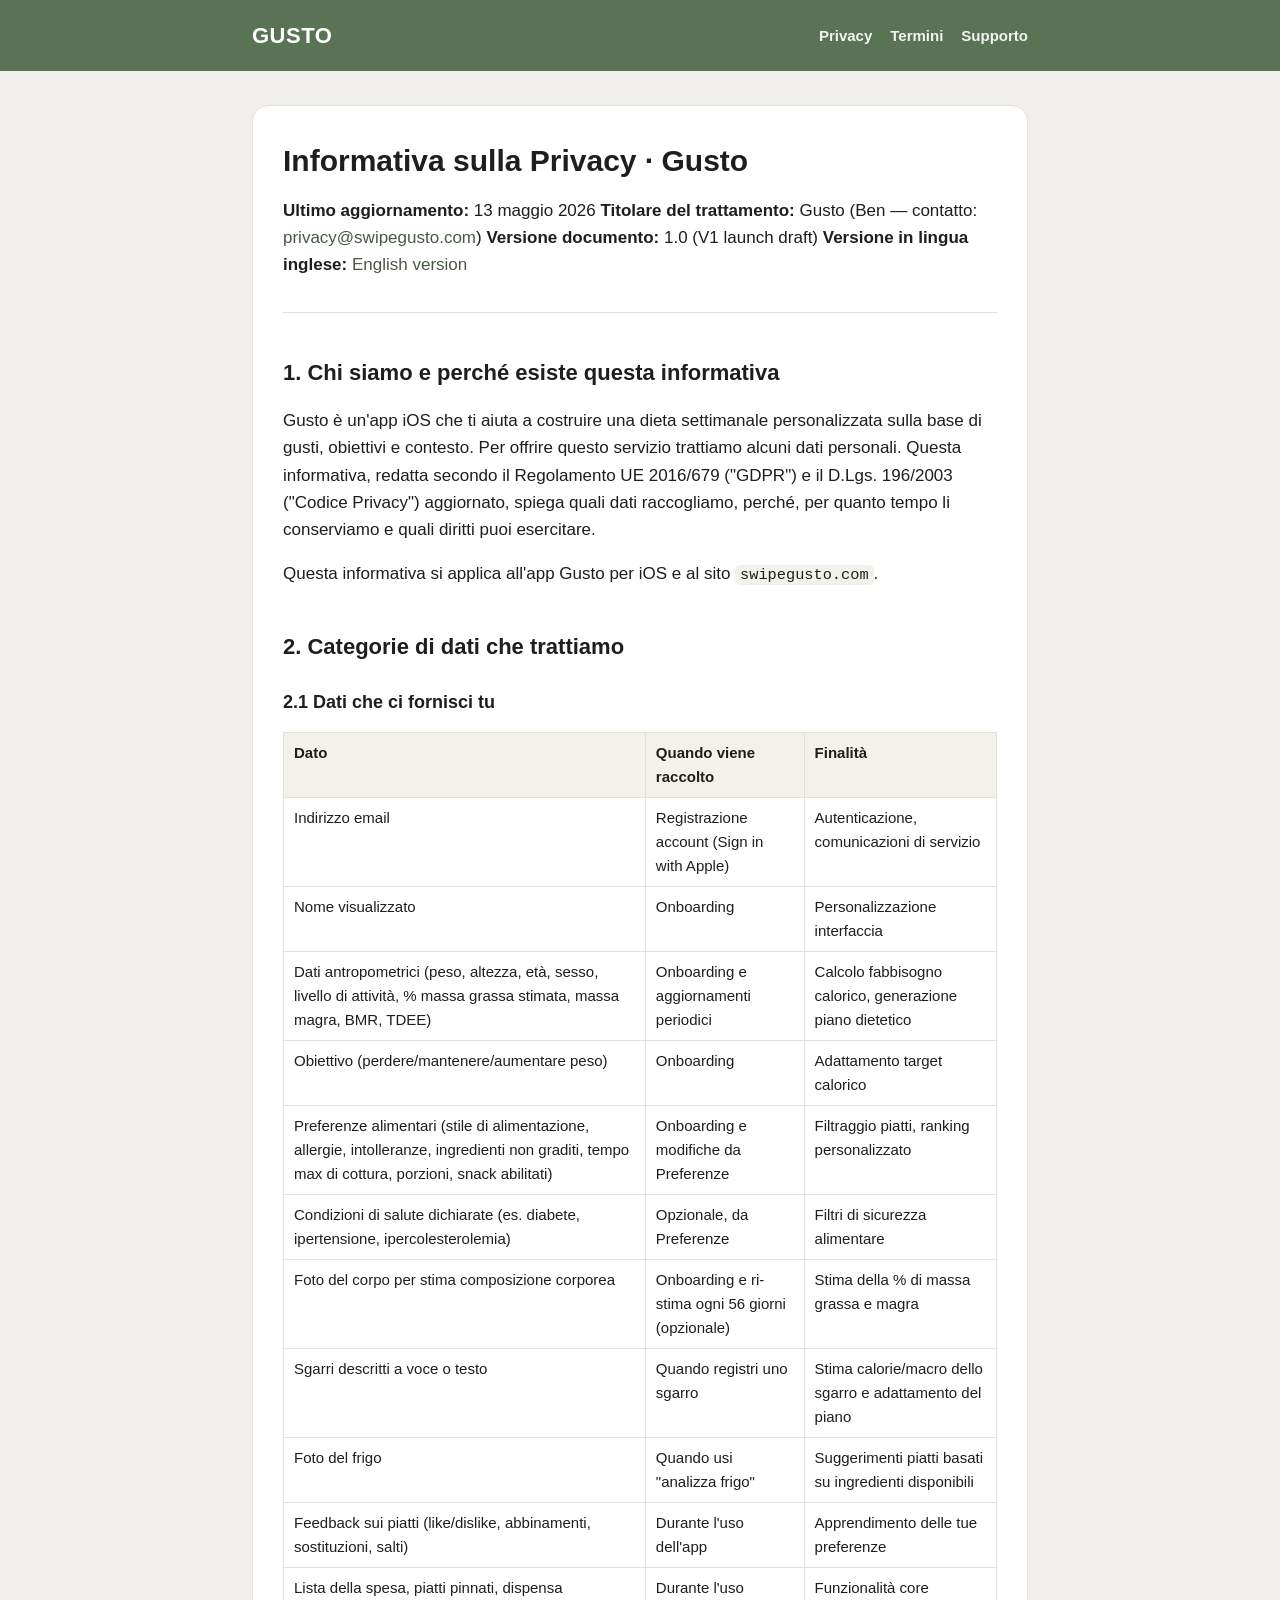
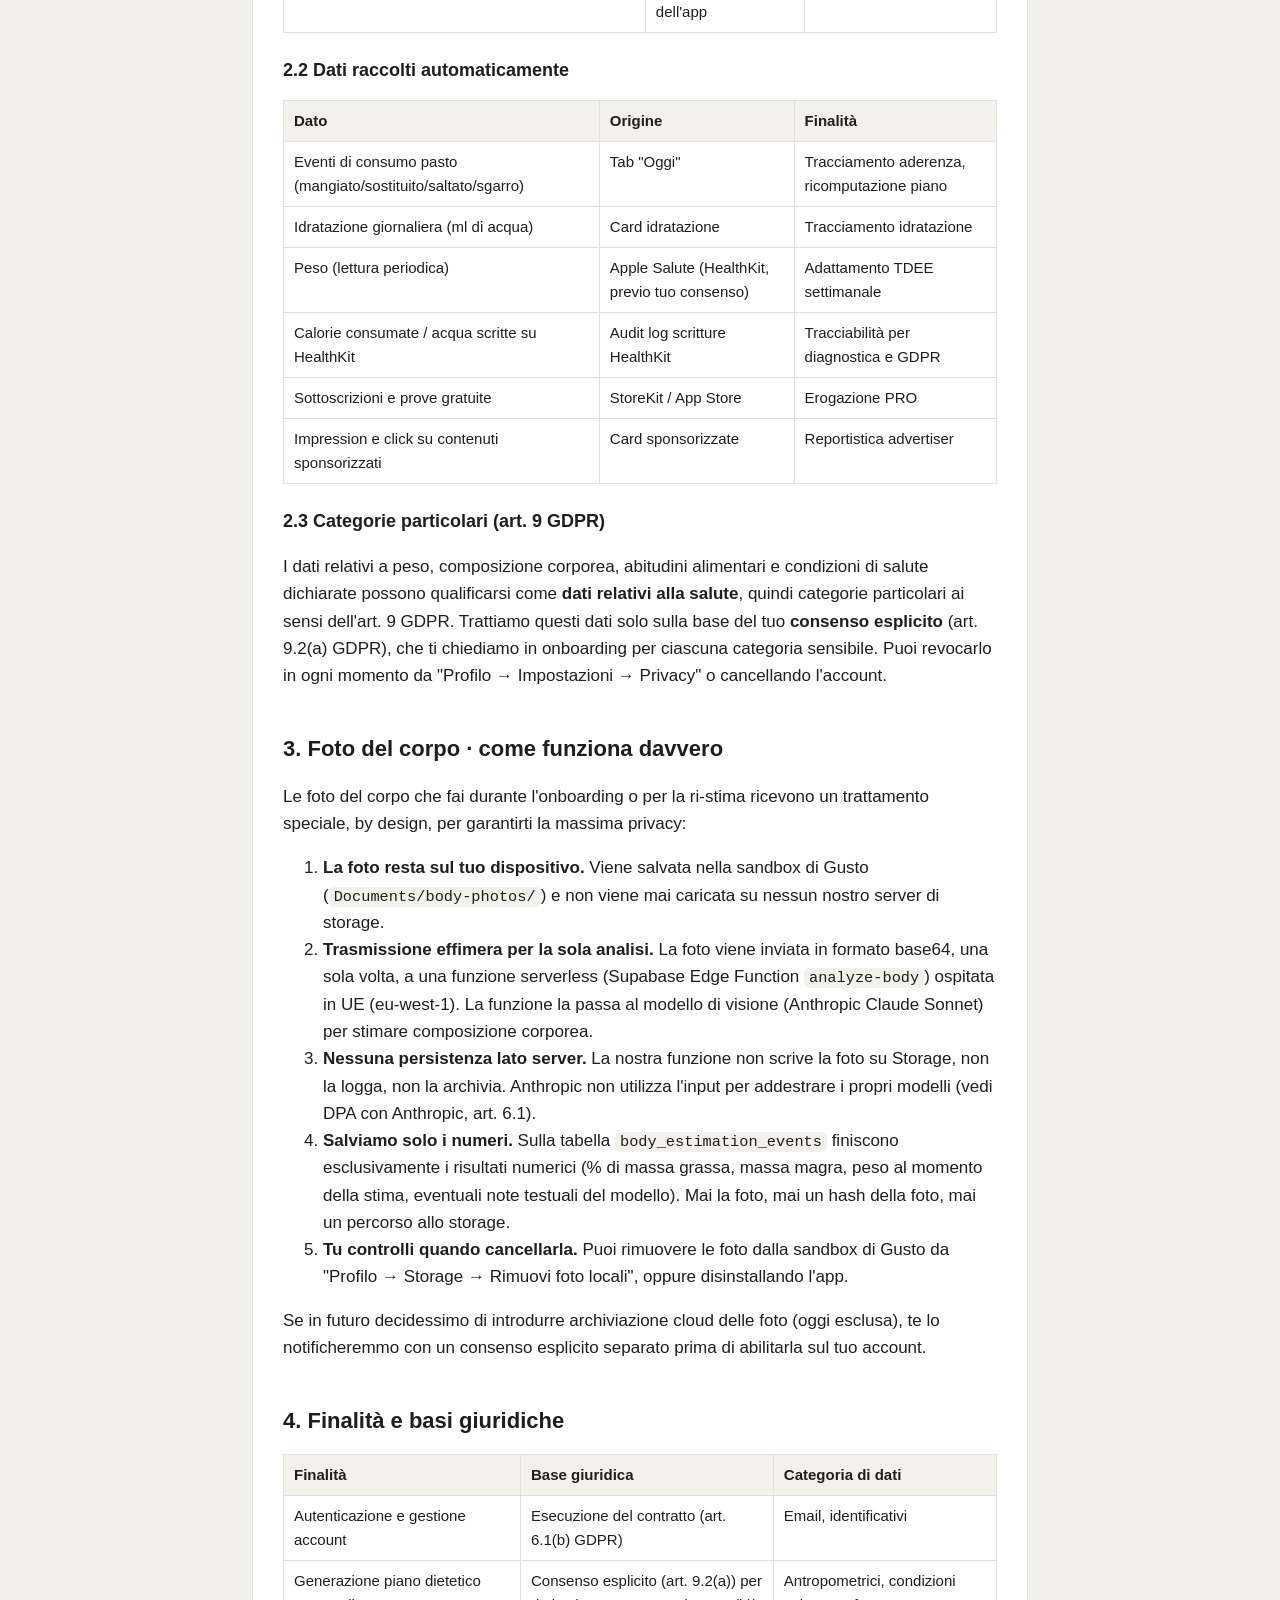
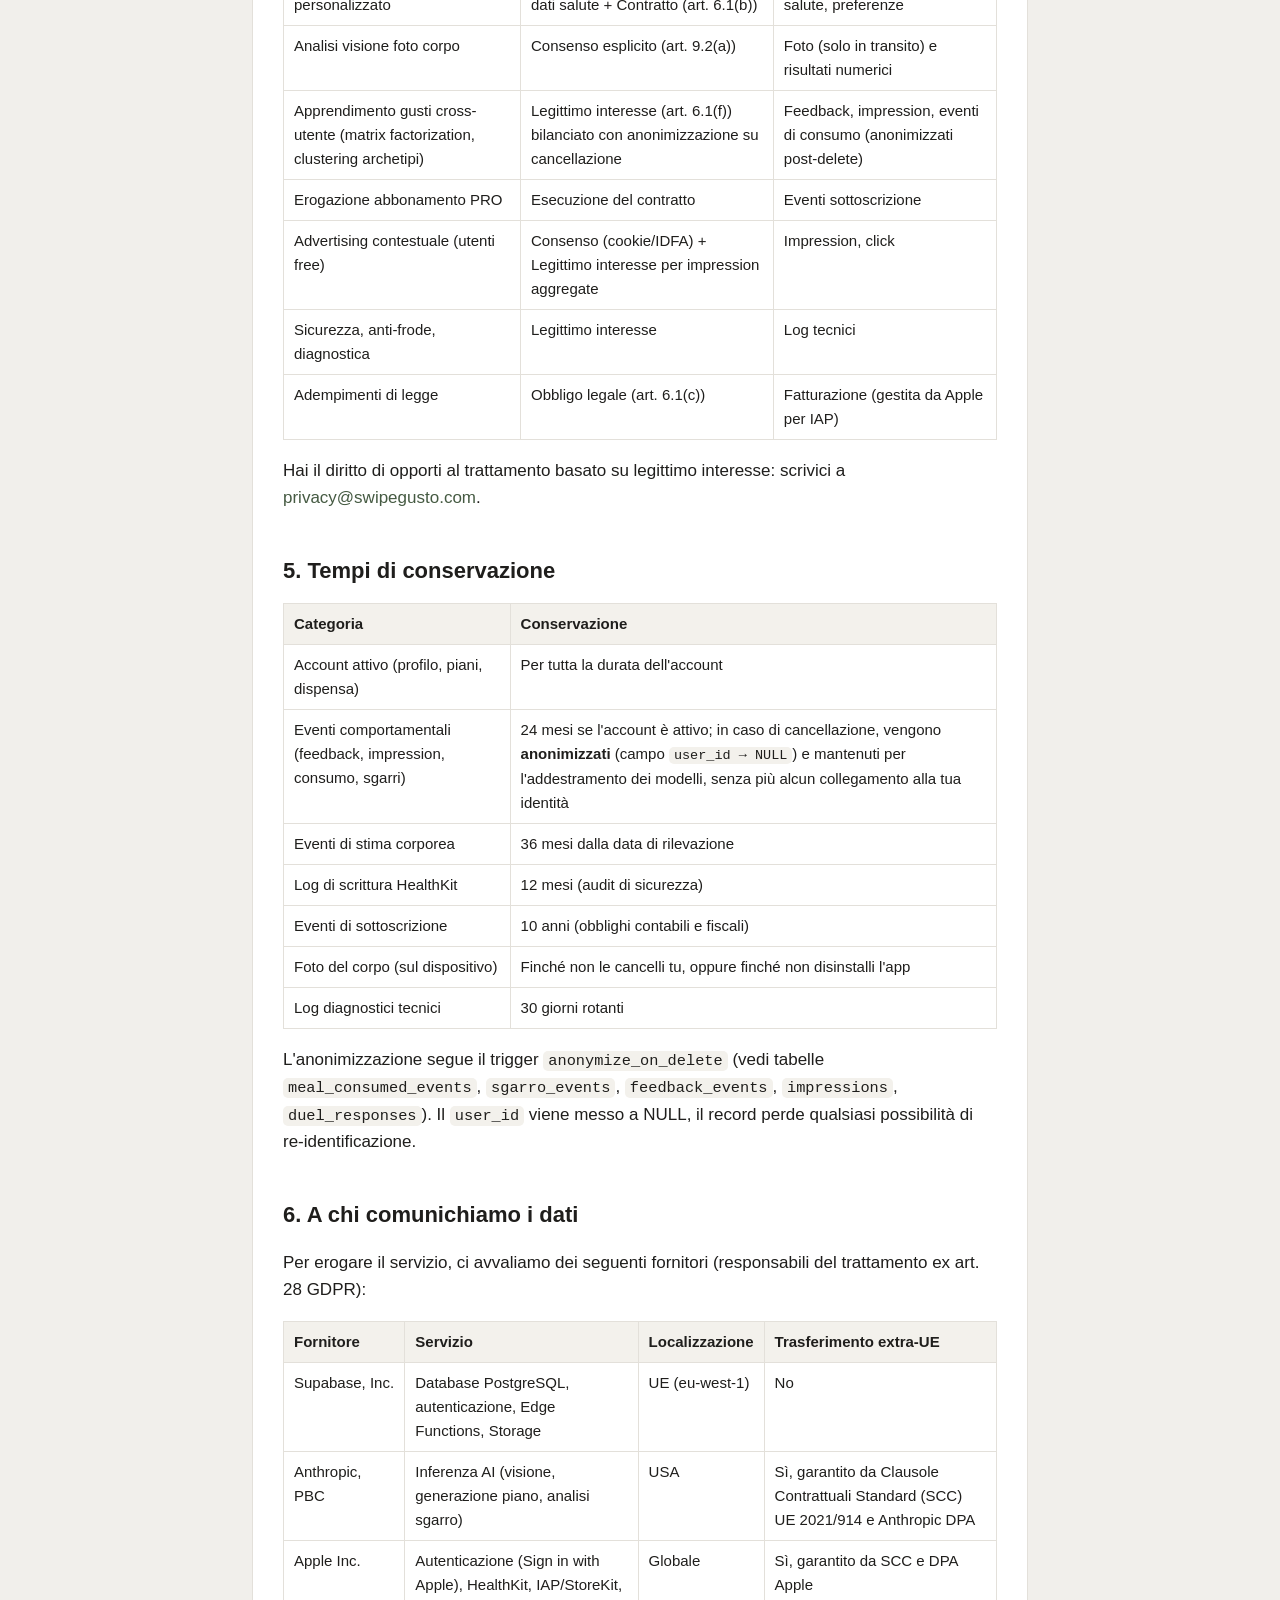
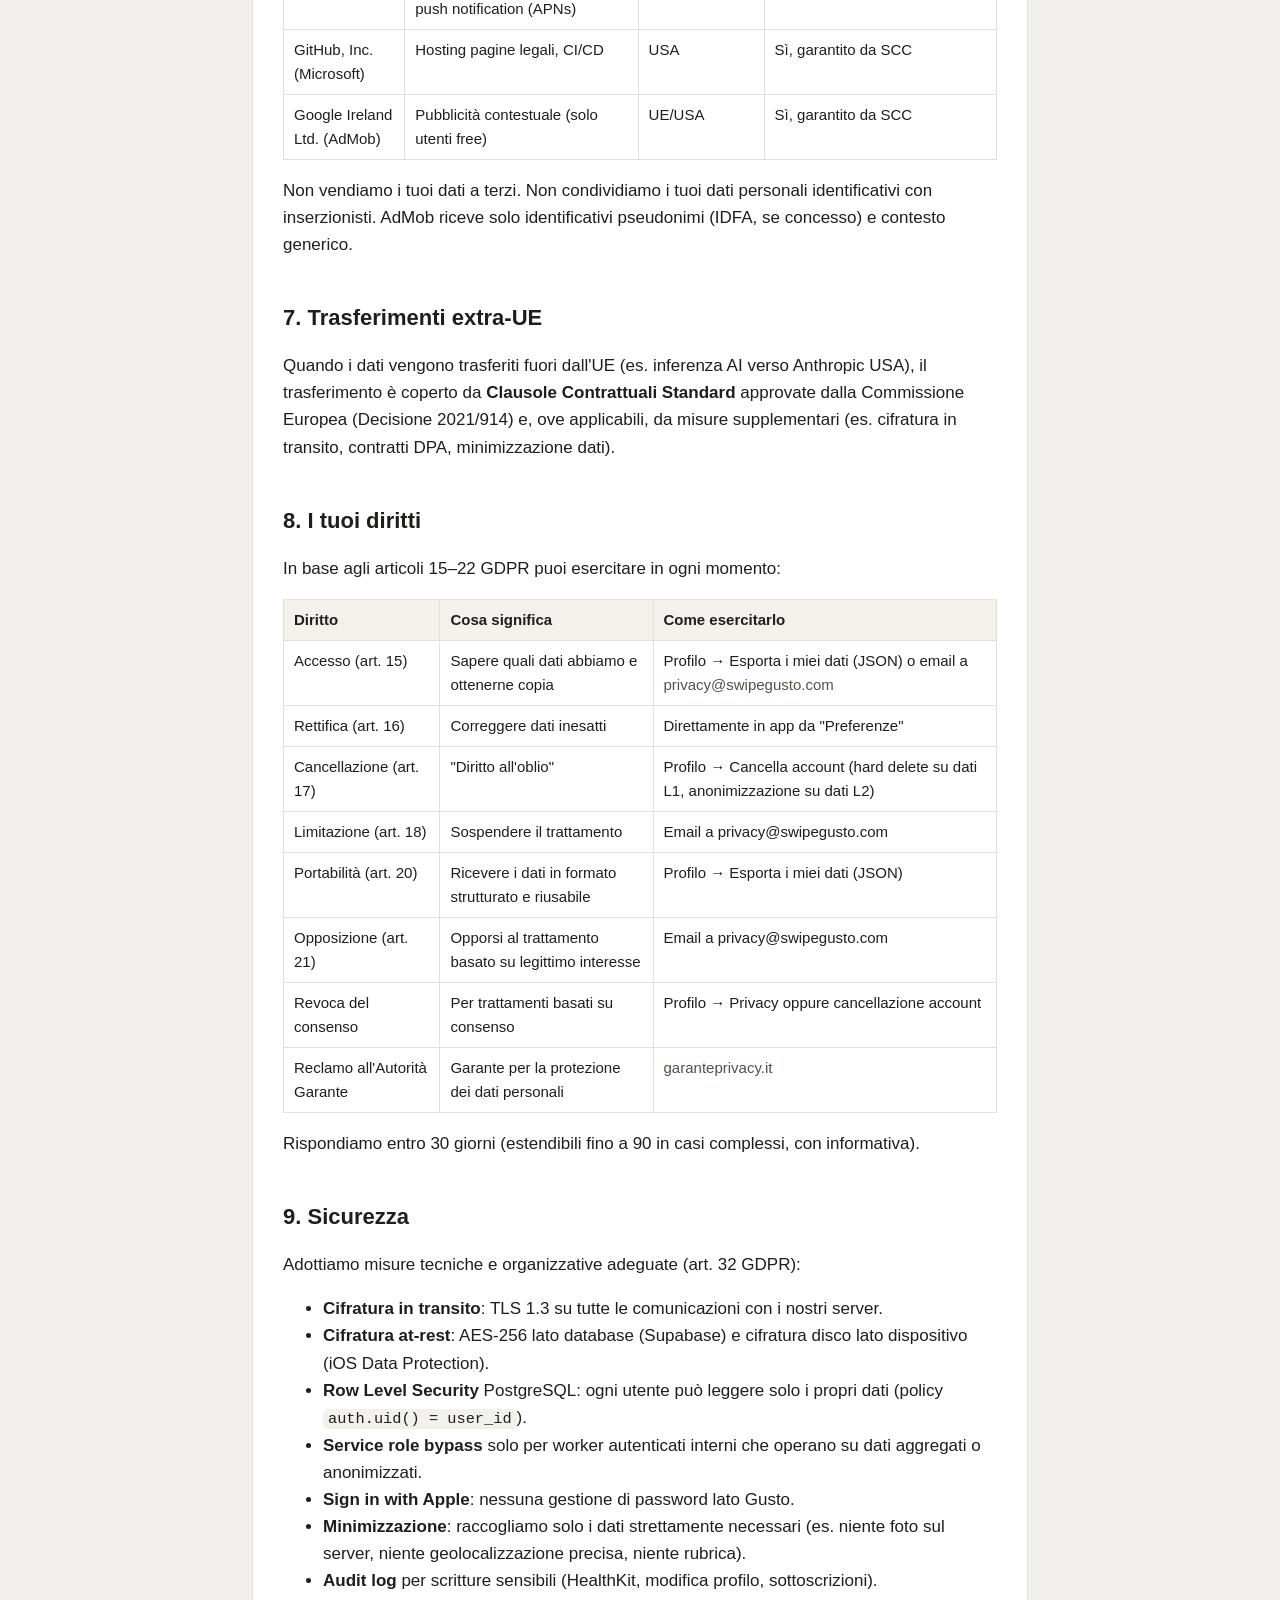
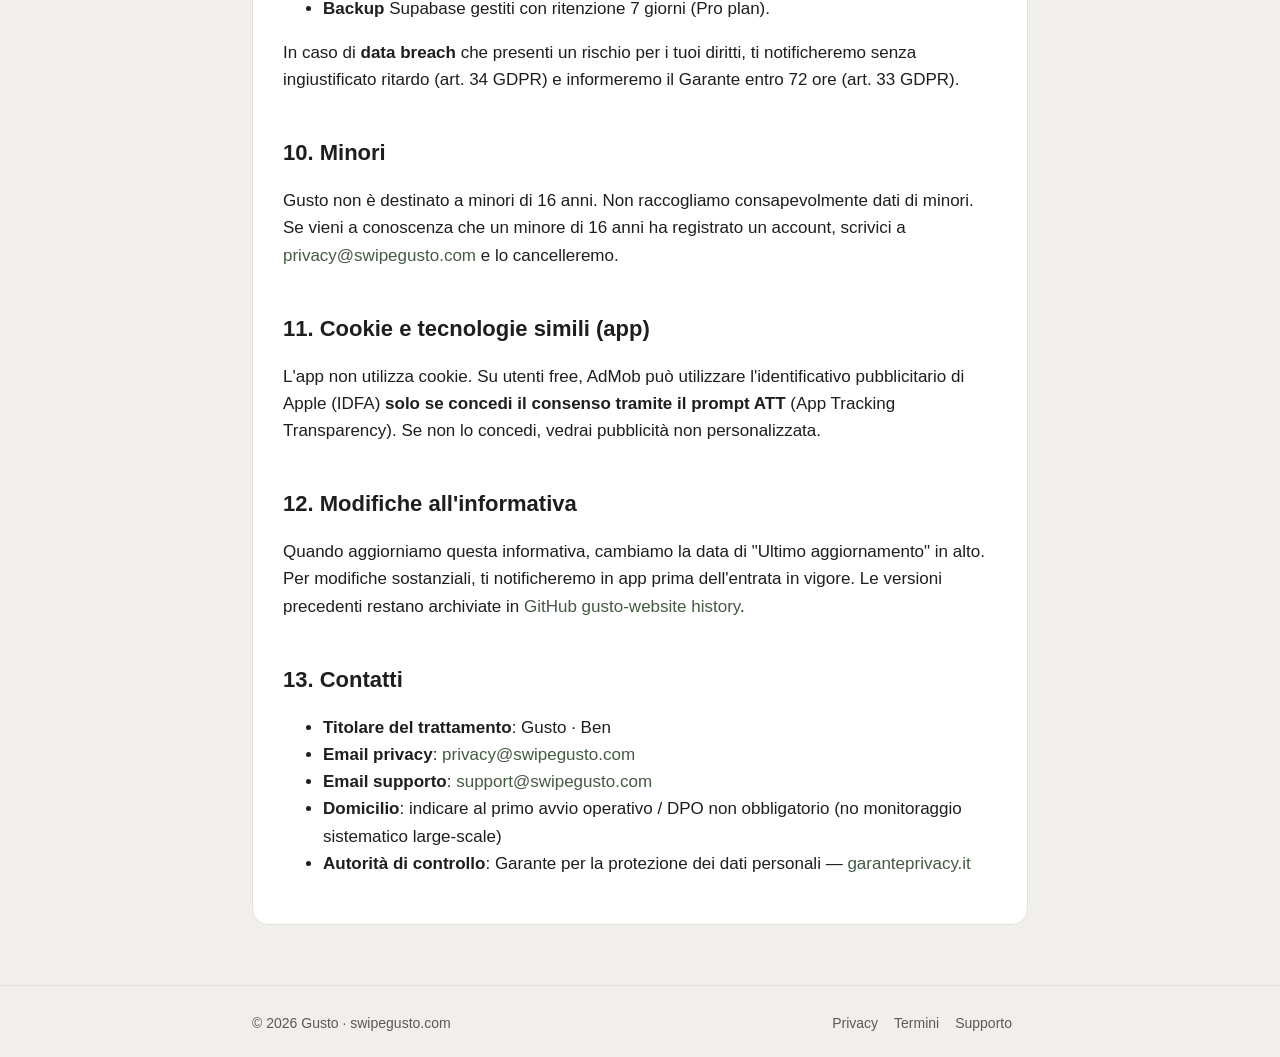
==== privacy/index.html @ 718fd528 "Sito swipegusto.com: landing, privacy, termini, supporto (IT/EN)" ====
<!doctype html>
<html lang="it">
<head>
<meta charset="utf-8">
<meta name="viewport" content="width=device-width, initial-scale=1">
<title>Informativa sulla Privacy · Gusto</title>
<meta name="description" content="Gusto — la dieta settimanale personalizzata sui tuoi gusti.">
<style>
:root{--bg:#F1EFEB;--surface:#FFFFFF;--ink:#1F1E1C;--muted:#5A5955;--accent:#5A7355;--accent-dark:#455A42;--line:#E3E0DA}
*{box-sizing:border-box}
html{-webkit-text-size-adjust:100%}
body{margin:0;background:var(--bg);color:var(--ink);font-family:-apple-system,BlinkMacSystemFont,"Segoe UI",Roboto,Helvetica,Arial,sans-serif;line-height:1.6;font-size:17px}
a{color:var(--accent-dark);text-decoration:none}
a:hover{text-decoration:underline}
header.site{background:var(--accent);color:#fff}
header.site .wrap{max-width:820px;margin:0 auto;padding:18px 22px;display:flex;align-items:center;justify-content:space-between;gap:16px;flex-wrap:wrap}
header.site .brand{font-weight:800;font-size:22px;letter-spacing:.5px;color:#fff}
header.site nav a{color:#fff;opacity:.92;margin-left:18px;font-size:15px;font-weight:600}
main{max-width:820px;margin:0 auto;padding:34px 22px 60px}
.card{background:var(--surface);border:1px solid var(--line);border-radius:16px;padding:30px 30px}
h1{font-size:30px;line-height:1.25;margin:.2em 0 .4em}
h2{font-size:22px;margin:1.6em 0 .5em;padding-top:.3em}
h3{font-size:18px;margin:1.3em 0 .4em}
table{border-collapse:collapse;width:100%;margin:1em 0;font-size:15px;display:block;overflow-x:auto}
th,td{border:1px solid var(--line);padding:8px 10px;text-align:left;vertical-align:top}
th{background:#F3F1EC}
code{background:#F3F1EC;padding:1px 5px;border-radius:5px;font-size:.9em}
hr{border:none;border-top:1px solid var(--line);margin:2em 0}
blockquote{border-left:3px solid var(--accent);margin:1em 0;padding:.2em 1em;color:var(--muted);background:#F7F5F1;border-radius:0 8px 8px 0}
footer.site{border-top:1px solid var(--line);color:var(--muted);font-size:14px}
footer.site .wrap{max-width:820px;margin:0 auto;padding:26px 22px;display:flex;gap:18px;flex-wrap:wrap;justify-content:space-between}
footer.site a{color:var(--muted);margin-right:16px}
.hero{text-align:center;padding:56px 22px 30px}
.hero h1{font-size:40px;margin:.1em 0 .2em}
.hero p{font-size:19px;color:var(--muted);max-width:560px;margin:0 auto 26px}
.pill{display:inline-block;background:var(--accent);color:#fff;padding:12px 22px;border-radius:999px;font-weight:700;margin:6px}
.pill.ghost{background:transparent;color:var(--accent-dark);border:1.5px solid var(--accent)}
.updated{color:var(--muted);font-size:14px}
@media (max-width:560px){body{font-size:16px}.hero h1{font-size:32px}h1{font-size:26px}.card{padding:22px 18px}}
</style>
</head>
<body>
<header class="site"><div class="wrap"><a class="brand" href="/">GUSTO</a><nav><a href="/privacy/">Privacy</a><a href="/termini/">Termini</a><a href="/support/">Supporto</a></nav></div></header>
<main><div class="card"><h1>Informativa sulla Privacy · Gusto</h1>
<p><strong>Ultimo aggiornamento:</strong> 13 maggio 2026
<strong>Titolare del trattamento:</strong> Gusto (Ben — contatto: <a href="mailto:privacy@swipegusto.com">privacy@swipegusto.com</a>)
<strong>Versione documento:</strong> 1.0 (V1 launch draft)
<strong>Versione in lingua inglese:</strong> <a href="./privacy-policy.en">English version</a></p>
<hr />
<h2>1. Chi siamo e perché esiste questa informativa</h2>
<p>Gusto è un'app iOS che ti aiuta a costruire una dieta settimanale personalizzata sulla base di gusti, obiettivi e contesto. Per offrire questo servizio trattiamo alcuni dati personali. Questa informativa, redatta secondo il Regolamento UE 2016/679 ("GDPR") e il D.Lgs. 196/2003 ("Codice Privacy") aggiornato, spiega quali dati raccogliamo, perché, per quanto tempo li conserviamo e quali diritti puoi esercitare.</p>
<p>Questa informativa si applica all'app Gusto per iOS e al sito <code>swipegusto.com</code>.</p>
<h2>2. Categorie di dati che trattiamo</h2>
<h3>2.1 Dati che ci fornisci tu</h3>
<table>
<thead>
<tr>
<th>Dato</th>
<th>Quando viene raccolto</th>
<th>Finalità</th>
</tr>
</thead>
<tbody>
<tr>
<td>Indirizzo email</td>
<td>Registrazione account (Sign in with Apple)</td>
<td>Autenticazione, comunicazioni di servizio</td>
</tr>
<tr>
<td>Nome visualizzato</td>
<td>Onboarding</td>
<td>Personalizzazione interfaccia</td>
</tr>
<tr>
<td>Dati antropometrici (peso, altezza, età, sesso, livello di attività, % massa grassa stimata, massa magra, BMR, TDEE)</td>
<td>Onboarding e aggiornamenti periodici</td>
<td>Calcolo fabbisogno calorico, generazione piano dietetico</td>
</tr>
<tr>
<td>Obiettivo (perdere/mantenere/aumentare peso)</td>
<td>Onboarding</td>
<td>Adattamento target calorico</td>
</tr>
<tr>
<td>Preferenze alimentari (stile di alimentazione, allergie, intolleranze, ingredienti non graditi, tempo max di cottura, porzioni, snack abilitati)</td>
<td>Onboarding e modifiche da Preferenze</td>
<td>Filtraggio piatti, ranking personalizzato</td>
</tr>
<tr>
<td>Condizioni di salute dichiarate (es. diabete, ipertensione, ipercolesterolemia)</td>
<td>Opzionale, da Preferenze</td>
<td>Filtri di sicurezza alimentare</td>
</tr>
<tr>
<td>Foto del corpo per stima composizione corporea</td>
<td>Onboarding e ri-stima ogni 56 giorni (opzionale)</td>
<td>Stima della % di massa grassa e magra</td>
</tr>
<tr>
<td>Sgarri descritti a voce o testo</td>
<td>Quando registri uno sgarro</td>
<td>Stima calorie/macro dello sgarro e adattamento del piano</td>
</tr>
<tr>
<td>Foto del frigo</td>
<td>Quando usi "analizza frigo"</td>
<td>Suggerimenti piatti basati su ingredienti disponibili</td>
</tr>
<tr>
<td>Feedback sui piatti (like/dislike, abbinamenti, sostituzioni, salti)</td>
<td>Durante l'uso dell'app</td>
<td>Apprendimento delle tue preferenze</td>
</tr>
<tr>
<td>Lista della spesa, piatti pinnati, dispensa</td>
<td>Durante l'uso dell'app</td>
<td>Funzionalità core</td>
</tr>
</tbody>
</table>
<h3>2.2 Dati raccolti automaticamente</h3>
<table>
<thead>
<tr>
<th>Dato</th>
<th>Origine</th>
<th>Finalità</th>
</tr>
</thead>
<tbody>
<tr>
<td>Eventi di consumo pasto (mangiato/sostituito/saltato/sgarro)</td>
<td>Tab "Oggi"</td>
<td>Tracciamento aderenza, ricomputazione piano</td>
</tr>
<tr>
<td>Idratazione giornaliera (ml di acqua)</td>
<td>Card idratazione</td>
<td>Tracciamento idratazione</td>
</tr>
<tr>
<td>Peso (lettura periodica)</td>
<td>Apple Salute (HealthKit, previo tuo consenso)</td>
<td>Adattamento TDEE settimanale</td>
</tr>
<tr>
<td>Calorie consumate / acqua scritte su HealthKit</td>
<td>Audit log scritture HealthKit</td>
<td>Tracciabilità per diagnostica e GDPR</td>
</tr>
<tr>
<td>Sottoscrizioni e prove gratuite</td>
<td>StoreKit / App Store</td>
<td>Erogazione PRO</td>
</tr>
<tr>
<td>Impression e click su contenuti sponsorizzati</td>
<td>Card sponsorizzate</td>
<td>Reportistica advertiser</td>
</tr>
</tbody>
</table>
<h3>2.3 Categorie particolari (art. 9 GDPR)</h3>
<p>I dati relativi a peso, composizione corporea, abitudini alimentari e condizioni di salute dichiarate possono qualificarsi come <strong>dati relativi alla salute</strong>, quindi categorie particolari ai sensi dell'art. 9 GDPR. Trattiamo questi dati solo sulla base del tuo <strong>consenso esplicito</strong> (art. 9.2(a) GDPR), che ti chiediamo in onboarding per ciascuna categoria sensibile. Puoi revocarlo in ogni momento da "Profilo → Impostazioni → Privacy" o cancellando l'account.</p>
<h2>3. Foto del corpo · come funziona davvero</h2>
<p>Le foto del corpo che fai durante l'onboarding o per la ri-stima ricevono un trattamento speciale, by design, per garantirti la massima privacy:</p>
<ol>
<li><strong>La foto resta sul tuo dispositivo.</strong> Viene salvata nella sandbox di Gusto (<code>Documents/body-photos/</code>) e non viene mai caricata su nessun nostro server di storage.</li>
<li><strong>Trasmissione effimera per la sola analisi.</strong> La foto viene inviata in formato base64, una sola volta, a una funzione serverless (Supabase Edge Function <code>analyze-body</code>) ospitata in UE (eu-west-1). La funzione la passa al modello di visione (Anthropic Claude Sonnet) per stimare composizione corporea.</li>
<li><strong>Nessuna persistenza lato server.</strong> La nostra funzione non scrive la foto su Storage, non la logga, non la archivia. Anthropic non utilizza l'input per addestrare i propri modelli (vedi DPA con Anthropic, art. 6.1).</li>
<li><strong>Salviamo solo i numeri.</strong> Sulla tabella <code>body_estimation_events</code> finiscono esclusivamente i risultati numerici (% di massa grassa, massa magra, peso al momento della stima, eventuali note testuali del modello). Mai la foto, mai un hash della foto, mai un percorso allo storage.</li>
<li><strong>Tu controlli quando cancellarla.</strong> Puoi rimuovere le foto dalla sandbox di Gusto da "Profilo → Storage → Rimuovi foto locali", oppure disinstallando l'app.</li>
</ol>
<p>Se in futuro decidessimo di introdurre archiviazione cloud delle foto (oggi esclusa), te lo notificheremmo con un consenso esplicito separato prima di abilitarla sul tuo account.</p>
<h2>4. Finalità e basi giuridiche</h2>
<table>
<thead>
<tr>
<th>Finalità</th>
<th>Base giuridica</th>
<th>Categoria di dati</th>
</tr>
</thead>
<tbody>
<tr>
<td>Autenticazione e gestione account</td>
<td>Esecuzione del contratto (art. 6.1(b) GDPR)</td>
<td>Email, identificativi</td>
</tr>
<tr>
<td>Generazione piano dietetico personalizzato</td>
<td>Consenso esplicito (art. 9.2(a)) per dati salute + Contratto (art. 6.1(b))</td>
<td>Antropometrici, condizioni salute, preferenze</td>
</tr>
<tr>
<td>Analisi visione foto corpo</td>
<td>Consenso esplicito (art. 9.2(a))</td>
<td>Foto (solo in transito) e risultati numerici</td>
</tr>
<tr>
<td>Apprendimento gusti cross-utente (matrix factorization, clustering archetipi)</td>
<td>Legittimo interesse (art. 6.1(f)) bilanciato con anonimizzazione su cancellazione</td>
<td>Feedback, impression, eventi di consumo (anonimizzati post-delete)</td>
</tr>
<tr>
<td>Erogazione abbonamento PRO</td>
<td>Esecuzione del contratto</td>
<td>Eventi sottoscrizione</td>
</tr>
<tr>
<td>Advertising contestuale (utenti free)</td>
<td>Consenso (cookie/IDFA) + Legittimo interesse per impression aggregate</td>
<td>Impression, click</td>
</tr>
<tr>
<td>Sicurezza, anti-frode, diagnostica</td>
<td>Legittimo interesse</td>
<td>Log tecnici</td>
</tr>
<tr>
<td>Adempimenti di legge</td>
<td>Obbligo legale (art. 6.1(c))</td>
<td>Fatturazione (gestita da Apple per IAP)</td>
</tr>
</tbody>
</table>
<p>Hai il diritto di opporti al trattamento basato su legittimo interesse: scrivici a <a href="mailto:privacy@swipegusto.com">privacy@swipegusto.com</a>.</p>
<h2>5. Tempi di conservazione</h2>
<table>
<thead>
<tr>
<th>Categoria</th>
<th>Conservazione</th>
</tr>
</thead>
<tbody>
<tr>
<td>Account attivo (profilo, piani, dispensa)</td>
<td>Per tutta la durata dell'account</td>
</tr>
<tr>
<td>Eventi comportamentali (feedback, impression, consumo, sgarri)</td>
<td>24 mesi se l'account è attivo; in caso di cancellazione, vengono <strong>anonimizzati</strong> (campo <code>user_id → NULL</code>) e mantenuti per l'addestramento dei modelli, senza più alcun collegamento alla tua identità</td>
</tr>
<tr>
<td>Eventi di stima corporea</td>
<td>36 mesi dalla data di rilevazione</td>
</tr>
<tr>
<td>Log di scrittura HealthKit</td>
<td>12 mesi (audit di sicurezza)</td>
</tr>
<tr>
<td>Eventi di sottoscrizione</td>
<td>10 anni (obblighi contabili e fiscali)</td>
</tr>
<tr>
<td>Foto del corpo (sul dispositivo)</td>
<td>Finché non le cancelli tu, oppure finché non disinstalli l'app</td>
</tr>
<tr>
<td>Log diagnostici tecnici</td>
<td>30 giorni rotanti</td>
</tr>
</tbody>
</table>
<p>L'anonimizzazione segue il trigger <code>anonymize_on_delete</code> (vedi tabelle <code>meal_consumed_events</code>, <code>sgarro_events</code>, <code>feedback_events</code>, <code>impressions</code>, <code>duel_responses</code>). Il <code>user_id</code> viene messo a NULL, il record perde qualsiasi possibilità di re-identificazione.</p>
<h2>6. A chi comunichiamo i dati</h2>
<p>Per erogare il servizio, ci avvaliamo dei seguenti fornitori (responsabili del trattamento ex art. 28 GDPR):</p>
<table>
<thead>
<tr>
<th>Fornitore</th>
<th>Servizio</th>
<th>Localizzazione</th>
<th>Trasferimento extra-UE</th>
</tr>
</thead>
<tbody>
<tr>
<td>Supabase, Inc.</td>
<td>Database PostgreSQL, autenticazione, Edge Functions, Storage</td>
<td>UE (eu-west-1)</td>
<td>No</td>
</tr>
<tr>
<td>Anthropic, PBC</td>
<td>Inferenza AI (visione, generazione piano, analisi sgarro)</td>
<td>USA</td>
<td>Sì, garantito da Clausole Contrattuali Standard (SCC) UE 2021/914 e Anthropic DPA</td>
</tr>
<tr>
<td>Apple Inc.</td>
<td>Autenticazione (Sign in with Apple), HealthKit, IAP/StoreKit, push notification (APNs)</td>
<td>Globale</td>
<td>Sì, garantito da SCC e DPA Apple</td>
</tr>
<tr>
<td>GitHub, Inc. (Microsoft)</td>
<td>Hosting pagine legali, CI/CD</td>
<td>USA</td>
<td>Sì, garantito da SCC</td>
</tr>
<tr>
<td>Google Ireland Ltd. (AdMob)</td>
<td>Pubblicità contestuale (solo utenti free)</td>
<td>UE/USA</td>
<td>Sì, garantito da SCC</td>
</tr>
</tbody>
</table>
<p>Non vendiamo i tuoi dati a terzi. Non condividiamo i tuoi dati personali identificativi con inserzionisti. AdMob riceve solo identificativi pseudonimi (IDFA, se concesso) e contesto generico.</p>
<h2>7. Trasferimenti extra-UE</h2>
<p>Quando i dati vengono trasferiti fuori dall'UE (es. inferenza AI verso Anthropic USA), il trasferimento è coperto da <strong>Clausole Contrattuali Standard</strong> approvate dalla Commissione Europea (Decisione 2021/914) e, ove applicabili, da misure supplementari (es. cifratura in transito, contratti DPA, minimizzazione dati).</p>
<h2>8. I tuoi diritti</h2>
<p>In base agli articoli 15–22 GDPR puoi esercitare in ogni momento:</p>
<table>
<thead>
<tr>
<th>Diritto</th>
<th>Cosa significa</th>
<th>Come esercitarlo</th>
</tr>
</thead>
<tbody>
<tr>
<td>Accesso (art. 15)</td>
<td>Sapere quali dati abbiamo e ottenerne copia</td>
<td>Profilo → Esporta i miei dati (JSON) o email a <a href="mailto:privacy@swipegusto.com">privacy@swipegusto.com</a></td>
</tr>
<tr>
<td>Rettifica (art. 16)</td>
<td>Correggere dati inesatti</td>
<td>Direttamente in app da "Preferenze"</td>
</tr>
<tr>
<td>Cancellazione (art. 17)</td>
<td>"Diritto all'oblio"</td>
<td>Profilo → Cancella account (hard delete su dati L1, anonimizzazione su dati L2)</td>
</tr>
<tr>
<td>Limitazione (art. 18)</td>
<td>Sospendere il trattamento</td>
<td>Email a privacy@swipegusto.com</td>
</tr>
<tr>
<td>Portabilità (art. 20)</td>
<td>Ricevere i dati in formato strutturato e riusabile</td>
<td>Profilo → Esporta i miei dati (JSON)</td>
</tr>
<tr>
<td>Opposizione (art. 21)</td>
<td>Opporsi al trattamento basato su legittimo interesse</td>
<td>Email a privacy@swipegusto.com</td>
</tr>
<tr>
<td>Revoca del consenso</td>
<td>Per trattamenti basati su consenso</td>
<td>Profilo → Privacy oppure cancellazione account</td>
</tr>
<tr>
<td>Reclamo all'Autorità Garante</td>
<td>Garante per la protezione dei dati personali</td>
<td><a href="https://www.garanteprivacy.it">garanteprivacy.it</a></td>
</tr>
</tbody>
</table>
<p>Rispondiamo entro 30 giorni (estendibili fino a 90 in casi complessi, con informativa).</p>
<h2>9. Sicurezza</h2>
<p>Adottiamo misure tecniche e organizzative adeguate (art. 32 GDPR):</p>
<ul>
<li><strong>Cifratura in transito</strong>: TLS 1.3 su tutte le comunicazioni con i nostri server.</li>
<li><strong>Cifratura at-rest</strong>: AES-256 lato database (Supabase) e cifratura disco lato dispositivo (iOS Data Protection).</li>
<li><strong>Row Level Security</strong> PostgreSQL: ogni utente può leggere solo i propri dati (policy <code>auth.uid() = user_id</code>).</li>
<li><strong>Service role bypass</strong> solo per worker autenticati interni che operano su dati aggregati o anonimizzati.</li>
<li><strong>Sign in with Apple</strong>: nessuna gestione di password lato Gusto.</li>
<li><strong>Minimizzazione</strong>: raccogliamo solo i dati strettamente necessari (es. niente foto sul server, niente geolocalizzazione precisa, niente rubrica).</li>
<li><strong>Audit log</strong> per scritture sensibili (HealthKit, modifica profilo, sottoscrizioni).</li>
<li><strong>Backup</strong> Supabase gestiti con ritenzione 7 giorni (Pro plan).</li>
</ul>
<p>In caso di <strong>data breach</strong> che presenti un rischio per i tuoi diritti, ti notificheremo senza ingiustificato ritardo (art. 34 GDPR) e informeremo il Garante entro 72 ore (art. 33 GDPR).</p>
<h2>10. Minori</h2>
<p>Gusto non è destinato a minori di 16 anni. Non raccogliamo consapevolmente dati di minori. Se vieni a conoscenza che un minore di 16 anni ha registrato un account, scrivici a <a href="mailto:privacy@swipegusto.com">privacy@swipegusto.com</a> e lo cancelleremo.</p>
<h2>11. Cookie e tecnologie simili (app)</h2>
<p>L'app non utilizza cookie. Su utenti free, AdMob può utilizzare l'identificativo pubblicitario di Apple (IDFA) <strong>solo se concedi il consenso tramite il prompt ATT</strong> (App Tracking Transparency). Se non lo concedi, vedrai pubblicità non personalizzata.</p>
<h2>12. Modifiche all'informativa</h2>
<p>Quando aggiorniamo questa informativa, cambiamo la data di "Ultimo aggiornamento" in alto. Per modifiche sostanziali, ti notificheremo in app prima dell'entrata in vigore. Le versioni precedenti restano archiviate in <a href="https://github.com/Gusto-App/Gusto-App">GitHub gusto-website history</a>.</p>
<h2>13. Contatti</h2>
<ul>
<li><strong>Titolare del trattamento</strong>: Gusto · Ben</li>
<li><strong>Email privacy</strong>: <a href="mailto:privacy@swipegusto.com">privacy@swipegusto.com</a></li>
<li><strong>Email supporto</strong>: <a href="mailto:support@swipegusto.com">support@swipegusto.com</a></li>
<li><strong>Domicilio</strong>: indicare al primo avvio operativo / DPO non obbligatorio (no monitoraggio sistematico large-scale)</li>
<li><strong>Autorità di controllo</strong>: Garante per la protezione dei dati personali — <a href="https://www.garanteprivacy.it">garanteprivacy.it</a></li>
</ul></div></main>
<footer class="site"><div class="wrap">
<div>© 2026 Gusto · swipegusto.com</div>
<div><a href="/privacy/">Privacy</a><a href="/termini/">Termini</a><a href="/support/">Supporto</a></div>
</div></footer>
</body>
</html>
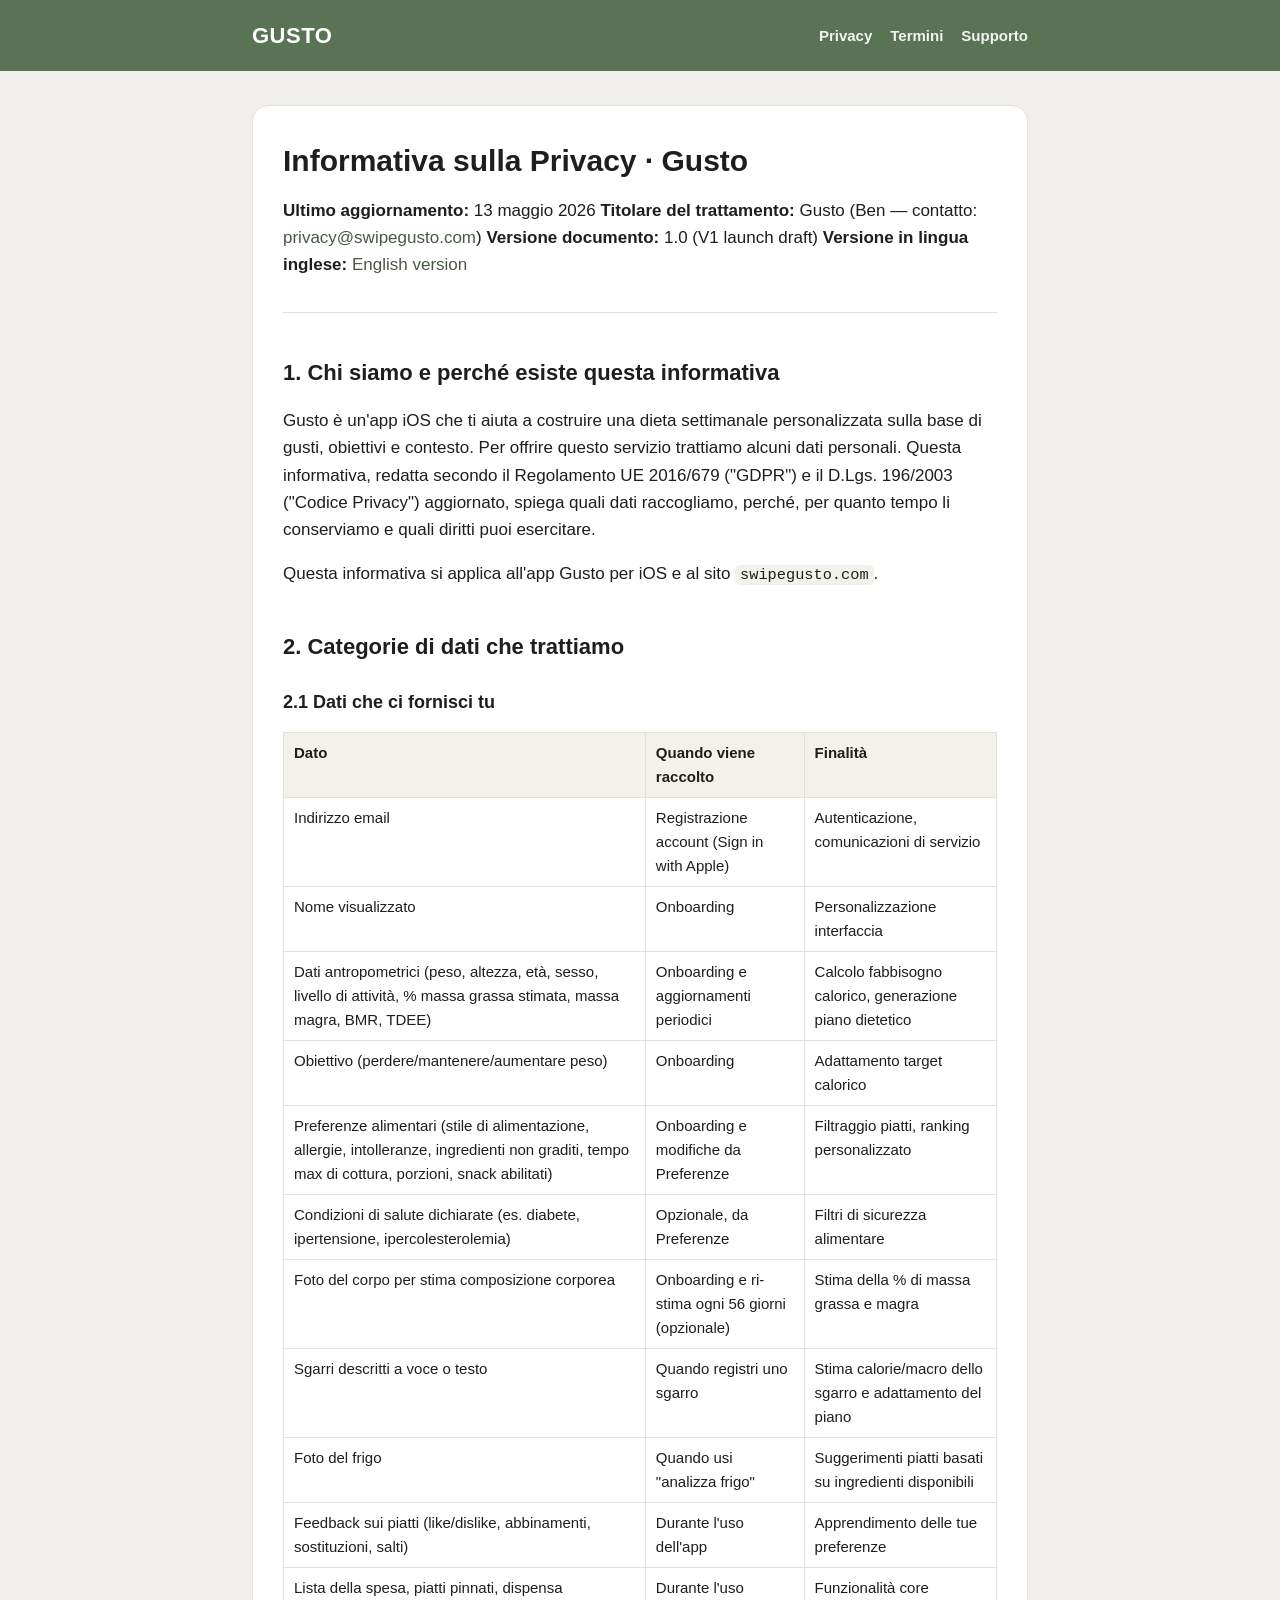
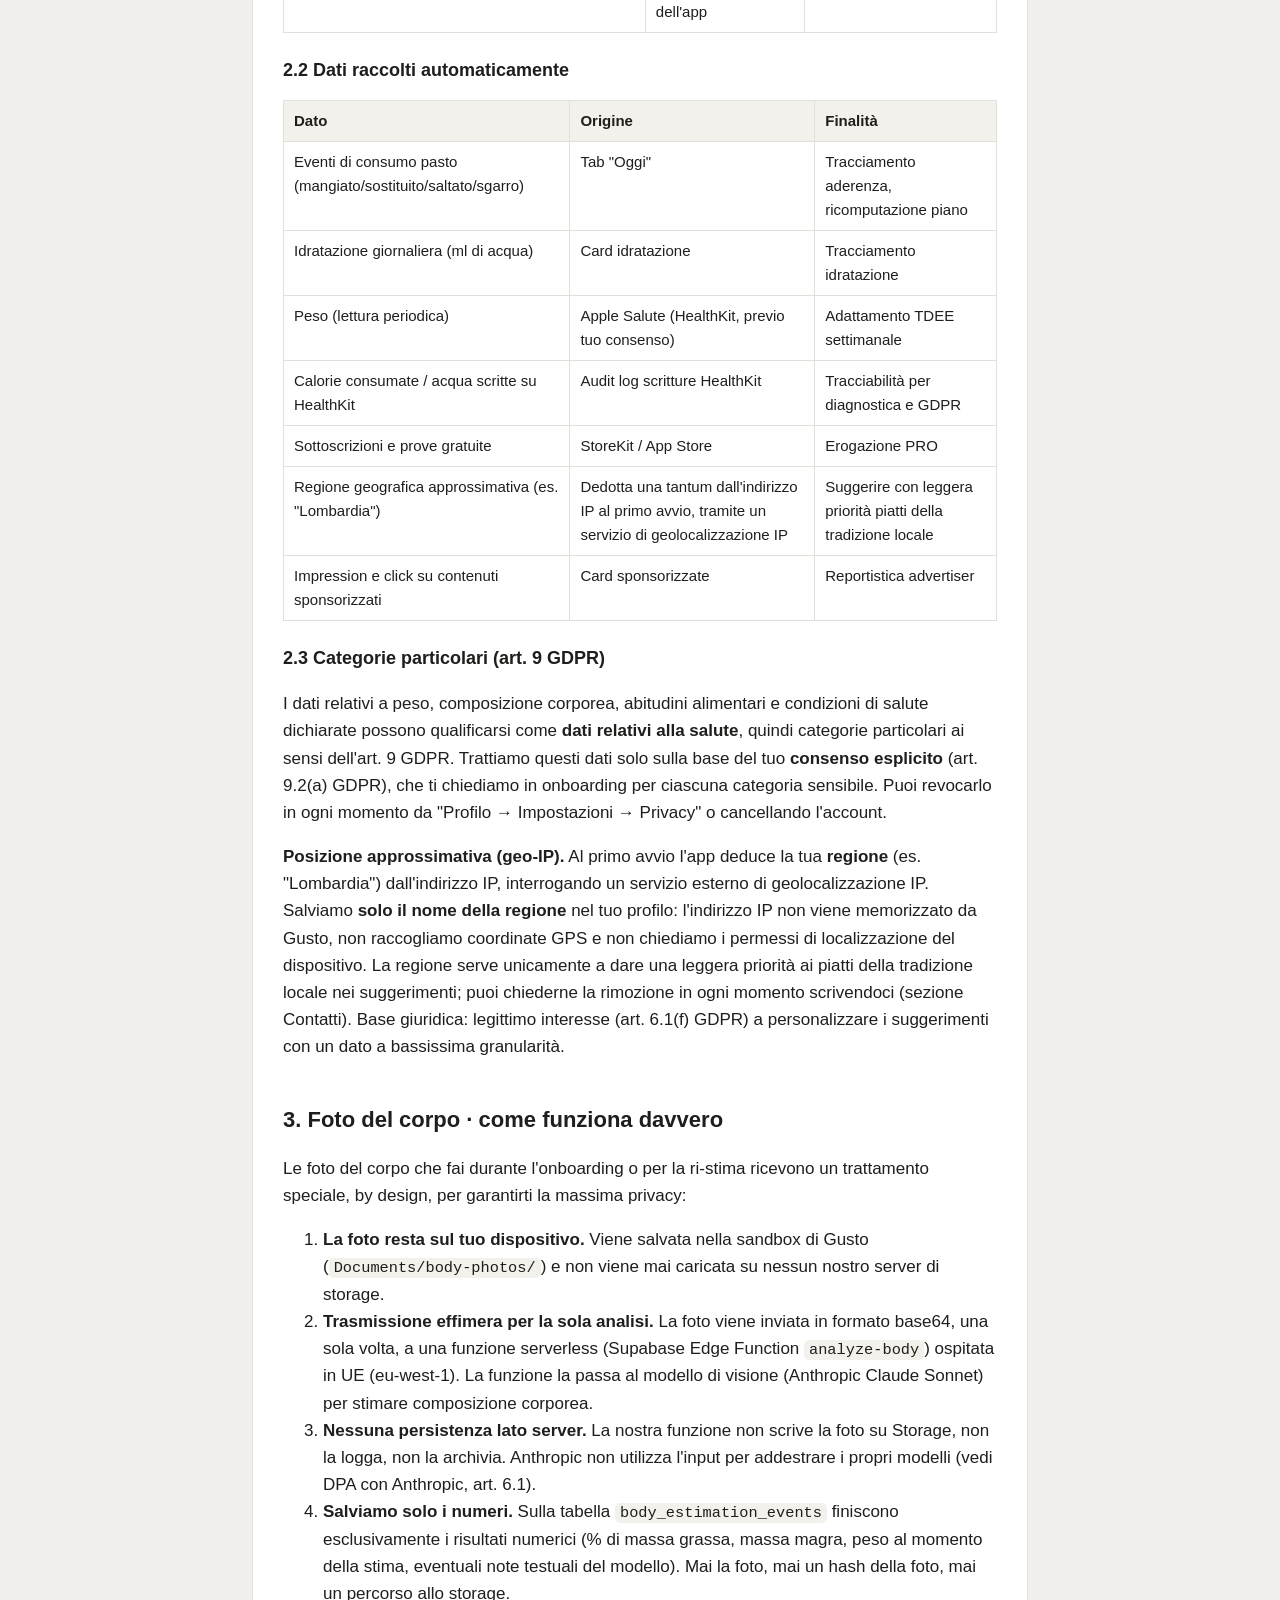
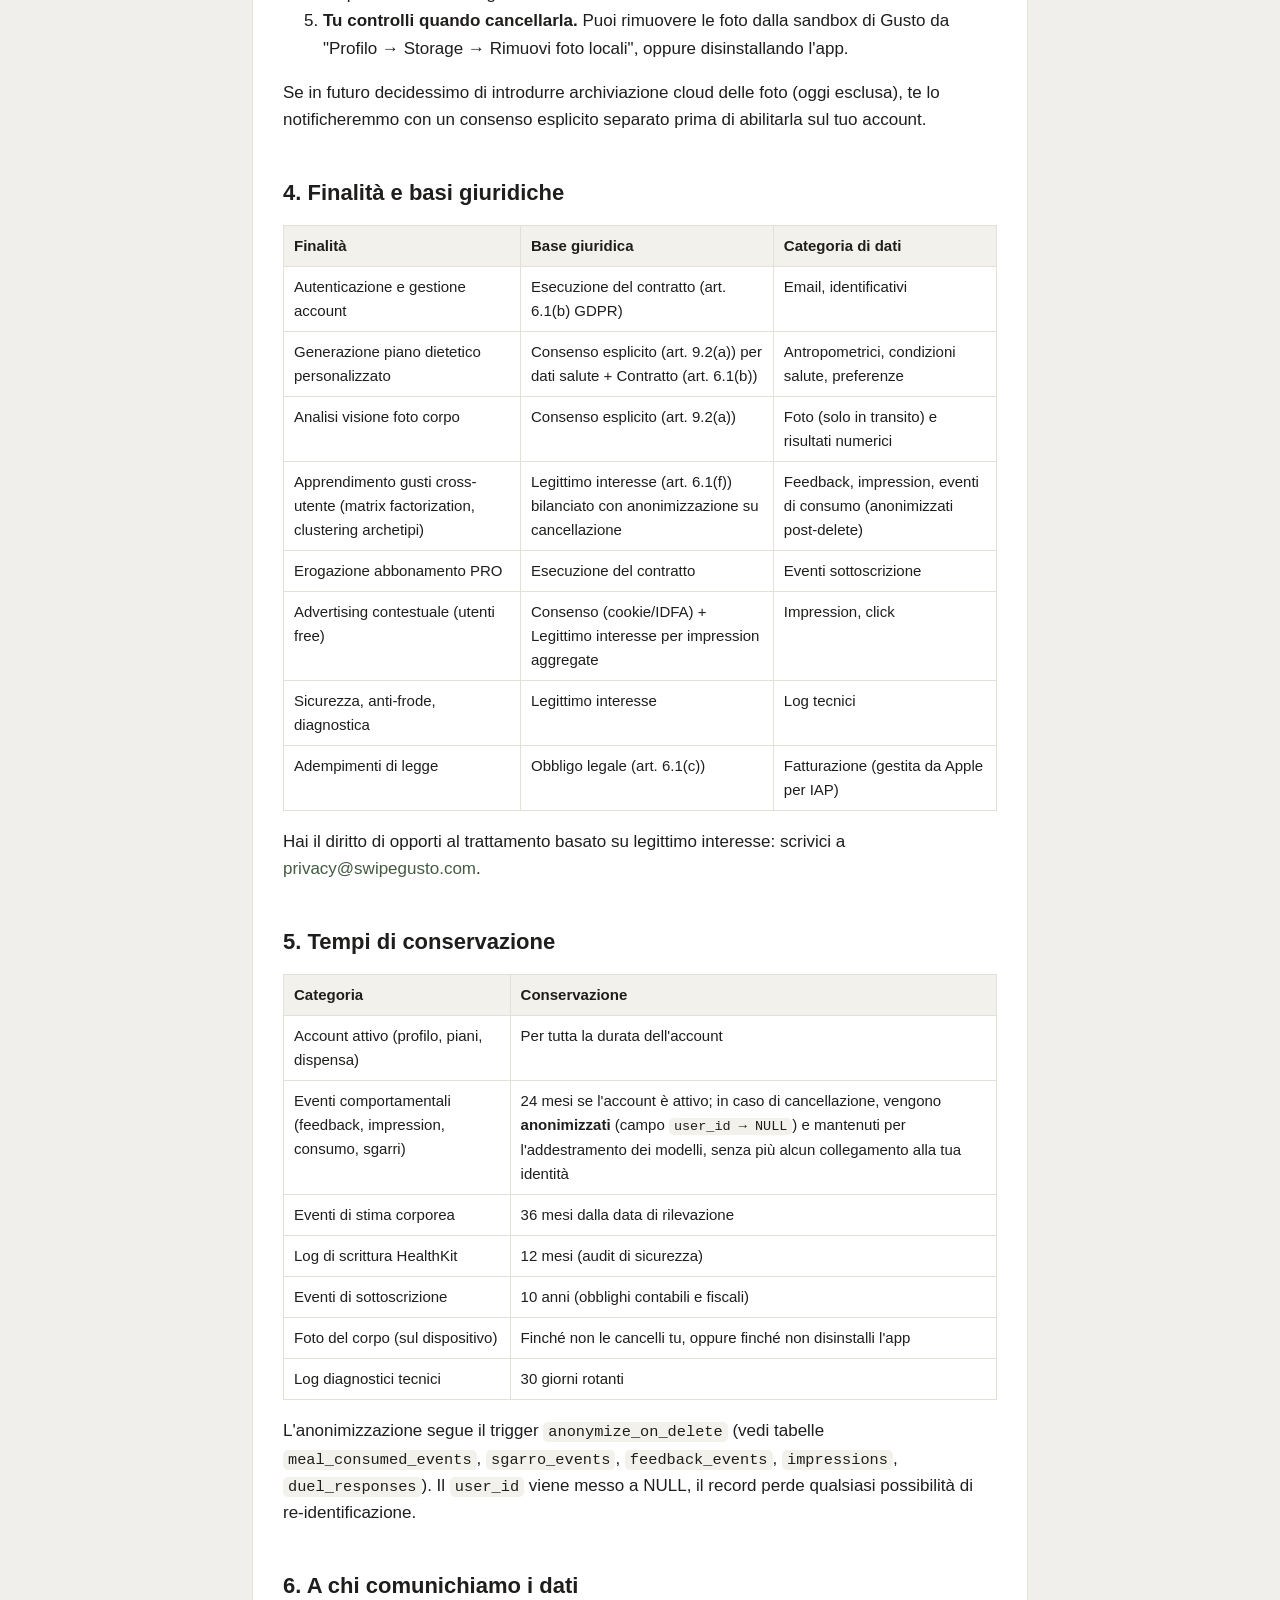
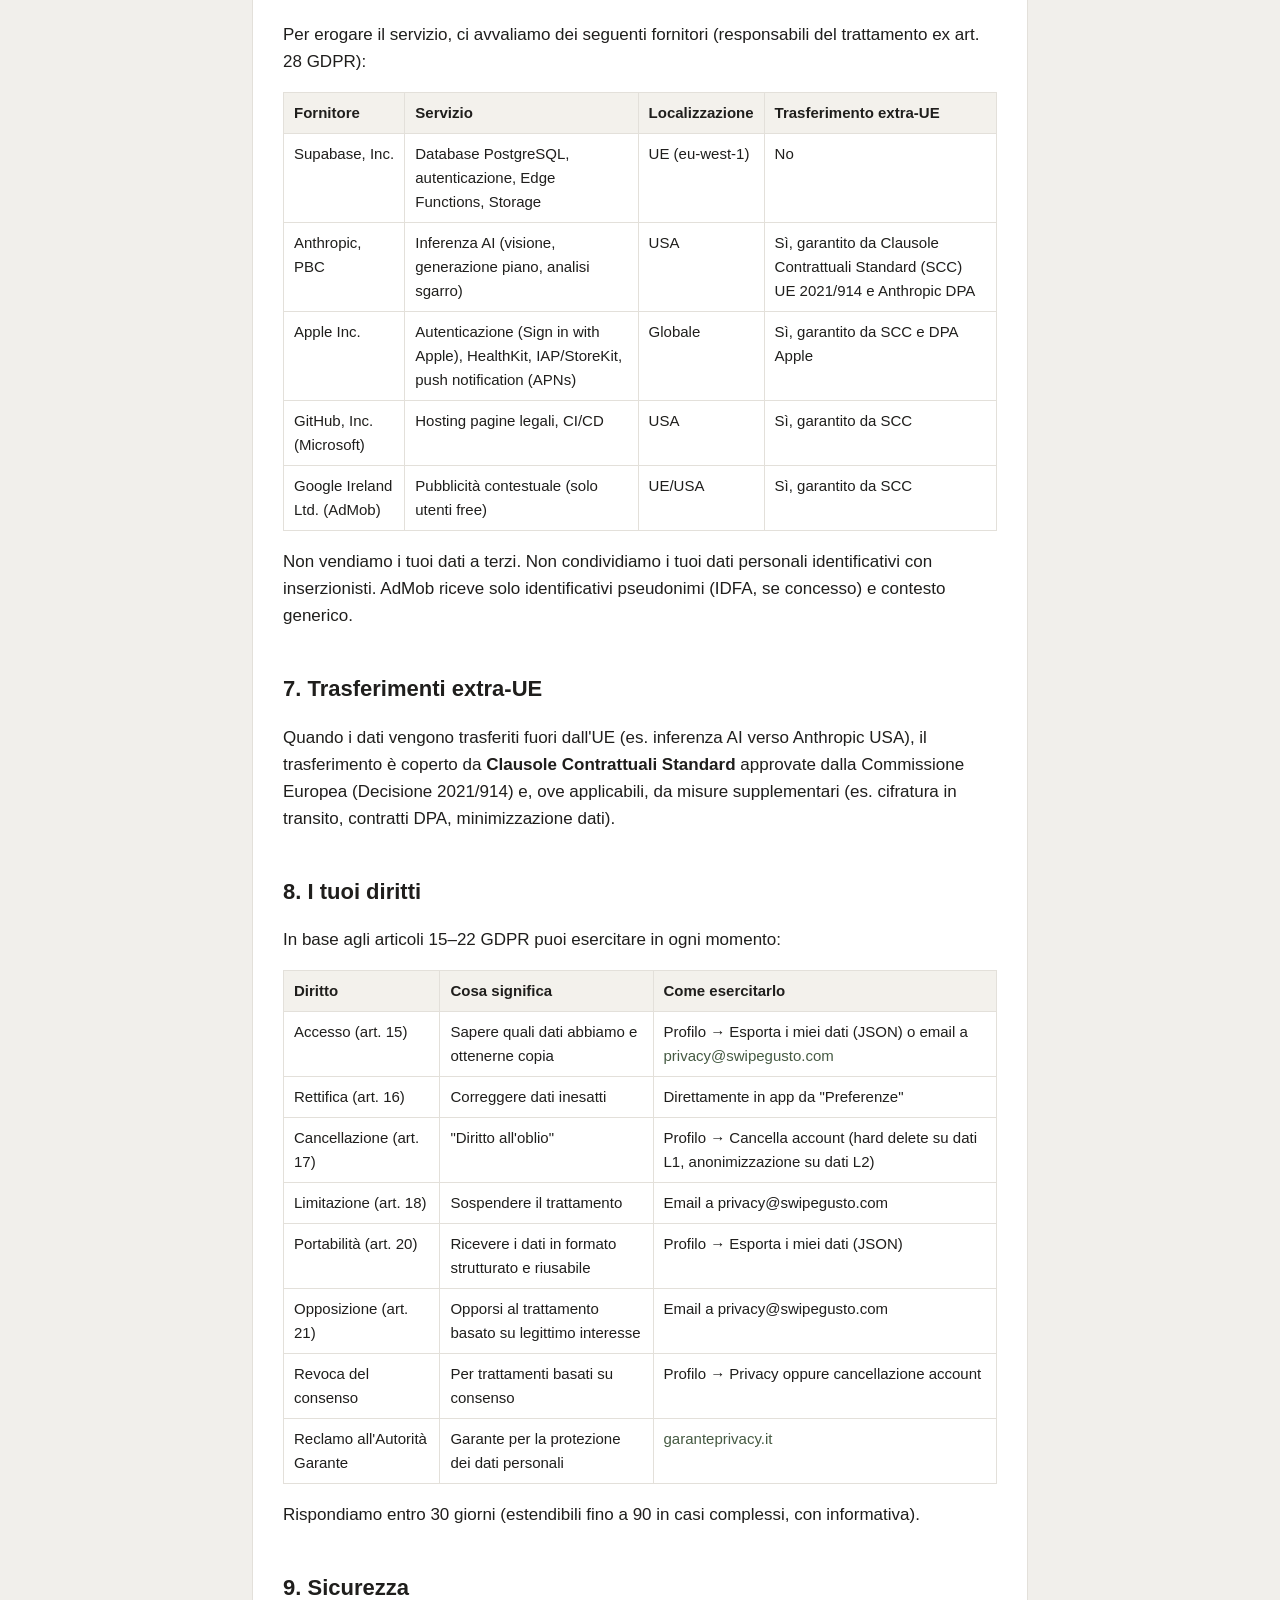
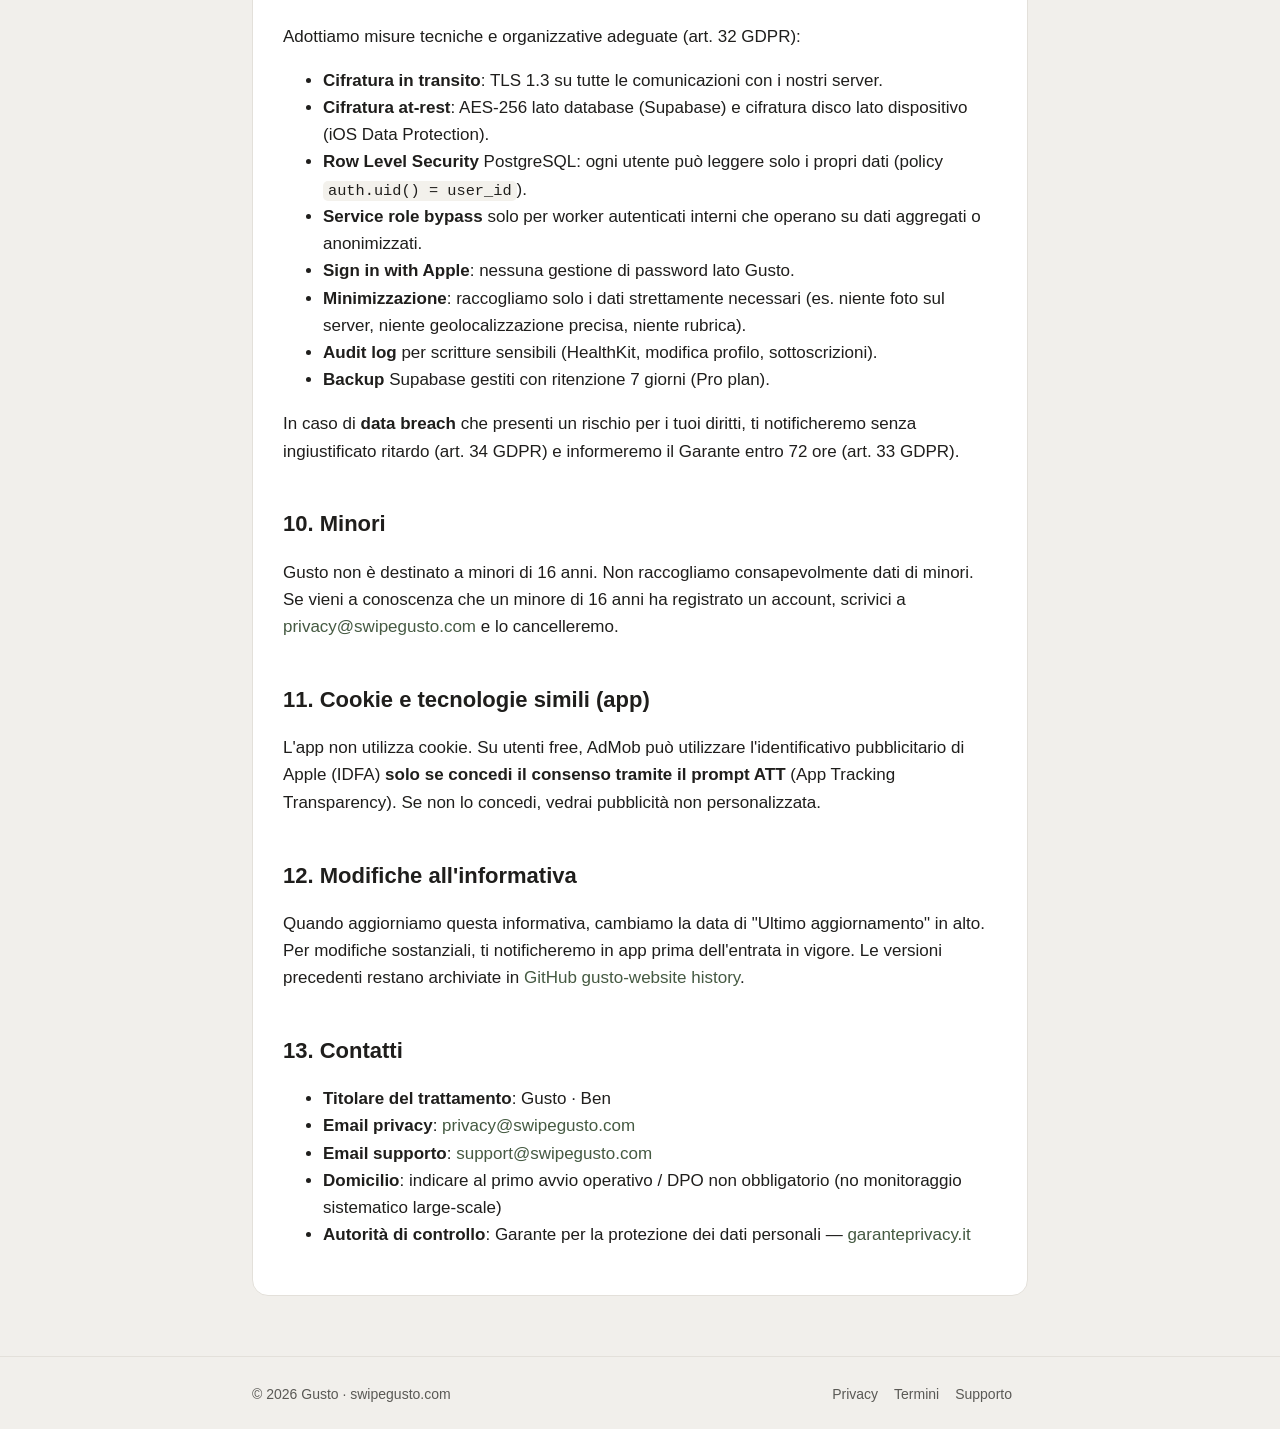
==== commit aa53d20f: "privacy: posizione approssimativa via geo-IP (regione, una tantum) per i piatti della tradizione loc" ====
--- a/privacy/index.html
+++ b/privacy/index.html
@@ -45,7 +45,7 @@
 <p><strong>Ultimo aggiornamento:</strong> 13 maggio 2026
 <strong>Titolare del trattamento:</strong> Gusto (Ben — contatto: <a href="mailto:privacy@swipegusto.com">privacy@swipegusto.com</a>)
 <strong>Versione documento:</strong> 1.0 (V1 launch draft)
-<strong>Versione in lingua inglese:</strong> <a href="./privacy-policy.en">English version</a></p>
+<strong>Versione in lingua inglese:</strong> <a href="/en/privacy/">English version</a></p>
 <hr />
 <h2>1. Chi siamo e perché esiste questa informativa</h2>
 <p>Gusto è un'app iOS che ti aiuta a costruire una dieta settimanale personalizzata sulla base di gusti, obiettivi e contesto. Per offrire questo servizio trattiamo alcuni dati personali. Questa informativa, redatta secondo il Regolamento UE 2016/679 ("GDPR") e il D.Lgs. 196/2003 ("Codice Privacy") aggiornato, spiega quali dati raccogliamo, perché, per quanto tempo li conserviamo e quali diritti puoi esercitare.</p>
@@ -154,6 +154,11 @@
 <td>Erogazione PRO</td>
 </tr>
 <tr>
+<td>Regione geografica approssimativa (es. "Lombardia")</td>
+<td>Dedotta una tantum dall'indirizzo IP al primo avvio, tramite un servizio di geolocalizzazione IP</td>
+<td>Suggerire con leggera priorità piatti della tradizione locale</td>
+</tr>
+<tr>
 <td>Impression e click su contenuti sponsorizzati</td>
 <td>Card sponsorizzate</td>
 <td>Reportistica advertiser</td>
@@ -162,6 +167,7 @@
 </table>
 <h3>2.3 Categorie particolari (art. 9 GDPR)</h3>
 <p>I dati relativi a peso, composizione corporea, abitudini alimentari e condizioni di salute dichiarate possono qualificarsi come <strong>dati relativi alla salute</strong>, quindi categorie particolari ai sensi dell'art. 9 GDPR. Trattiamo questi dati solo sulla base del tuo <strong>consenso esplicito</strong> (art. 9.2(a) GDPR), che ti chiediamo in onboarding per ciascuna categoria sensibile. Puoi revocarlo in ogni momento da "Profilo → Impostazioni → Privacy" o cancellando l'account.</p>
+<p><strong>Posizione approssimativa (geo-IP).</strong> Al primo avvio l'app deduce la tua <strong>regione</strong> (es. "Lombardia") dall'indirizzo IP, interrogando un servizio esterno di geolocalizzazione IP. Salviamo <strong>solo il nome della regione</strong> nel tuo profilo: l'indirizzo IP non viene memorizzato da Gusto, non raccogliamo coordinate GPS e non chiediamo i permessi di localizzazione del dispositivo. La regione serve unicamente a dare una leggera priorità ai piatti della tradizione locale nei suggerimenti; puoi chiederne la rimozione in ogni momento scrivendoci (sezione Contatti). Base giuridica: legittimo interesse (art. 6.1(f) GDPR) a personalizzare i suggerimenti con un dato a bassissima granularità.</p>
 <h2>3. Foto del corpo · come funziona davvero</h2>
 <p>Le foto del corpo che fai durante l'onboarding o per la ri-stima ricevono un trattamento speciale, by design, per garantirti la massima privacy:</p>
 <ol>
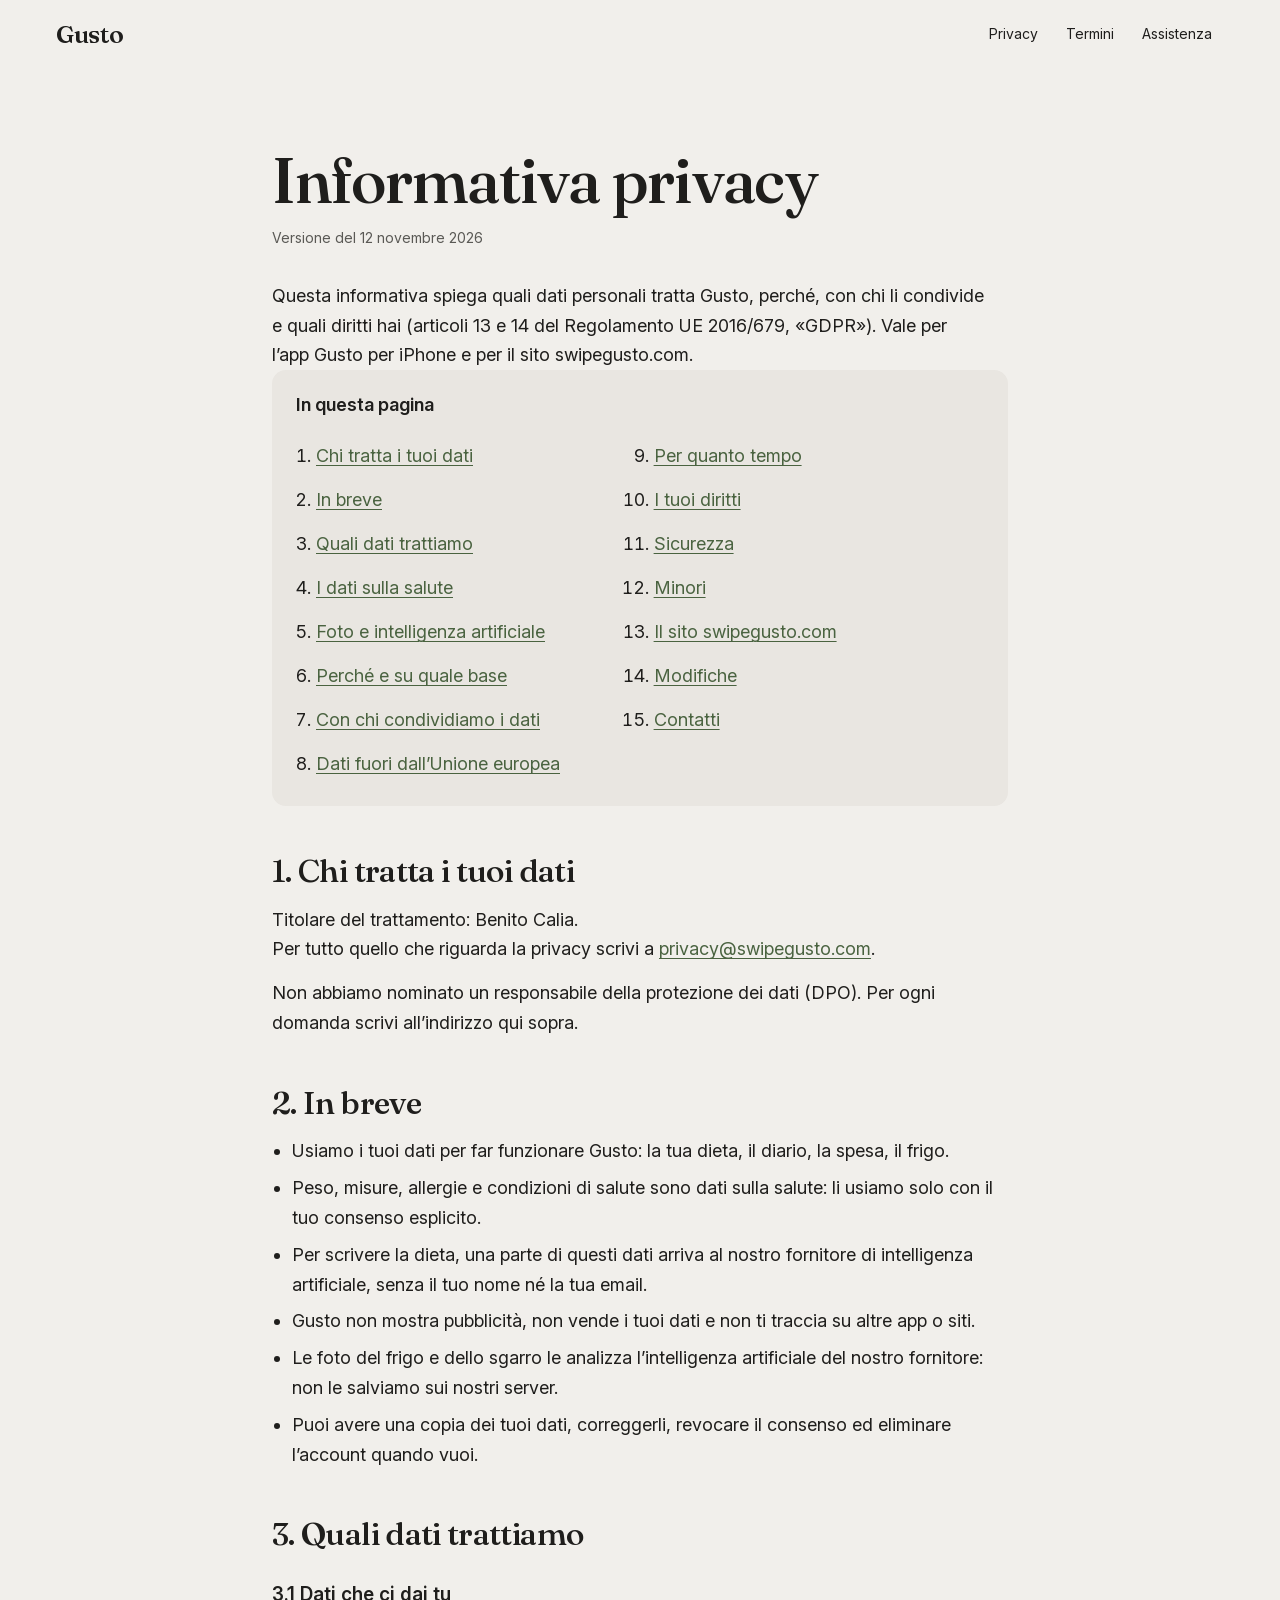
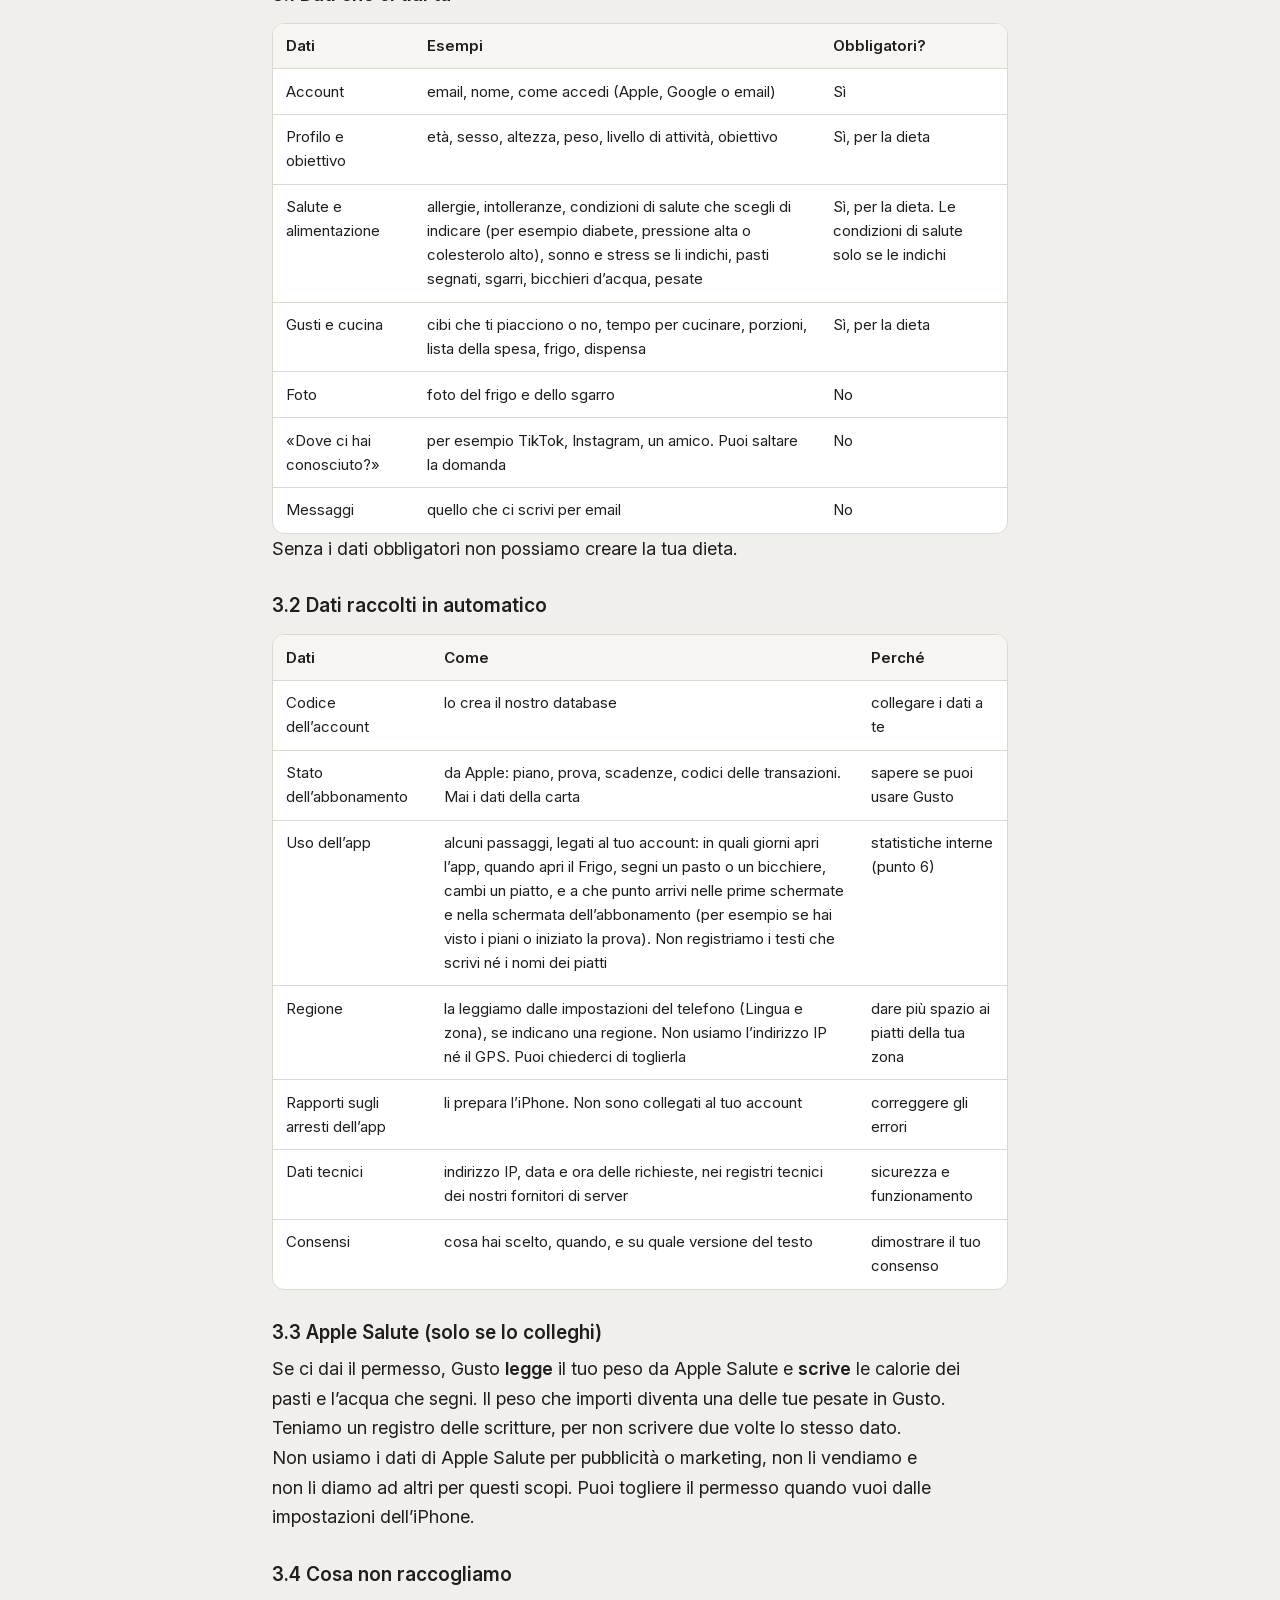
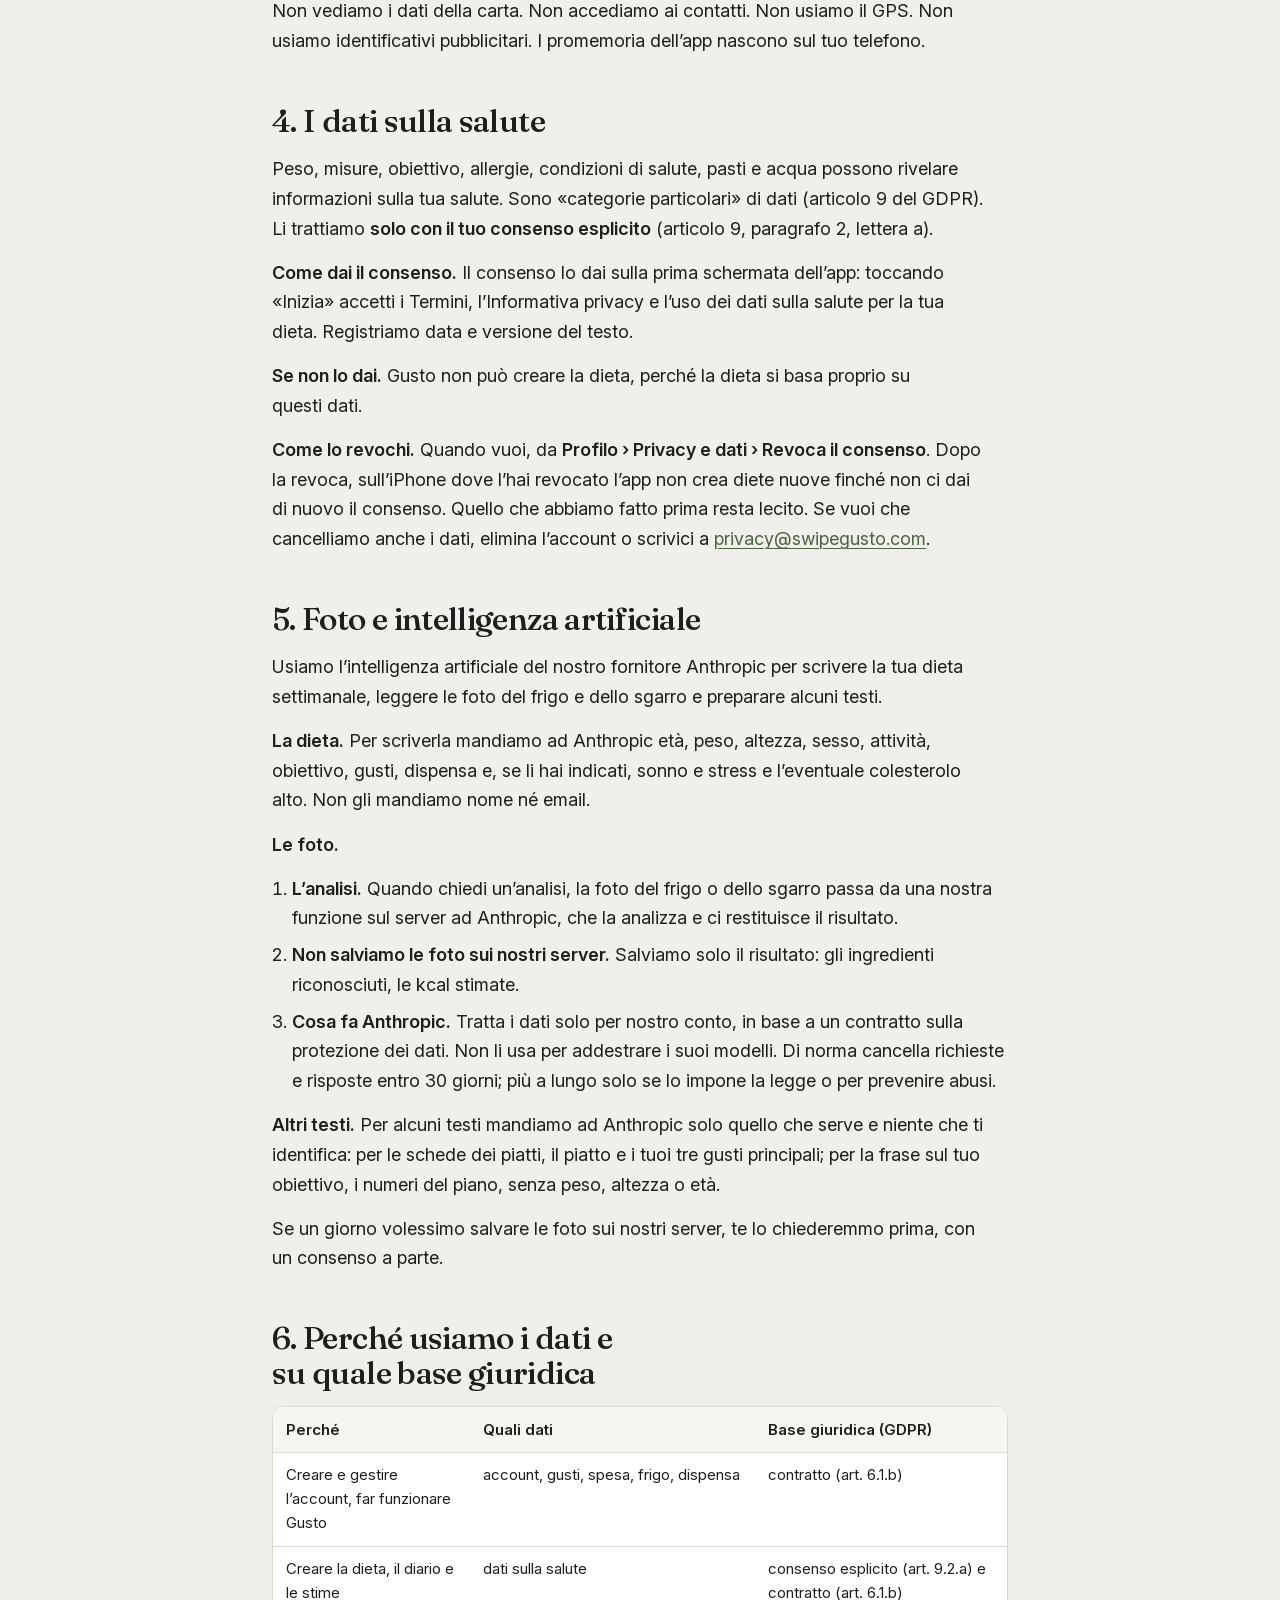
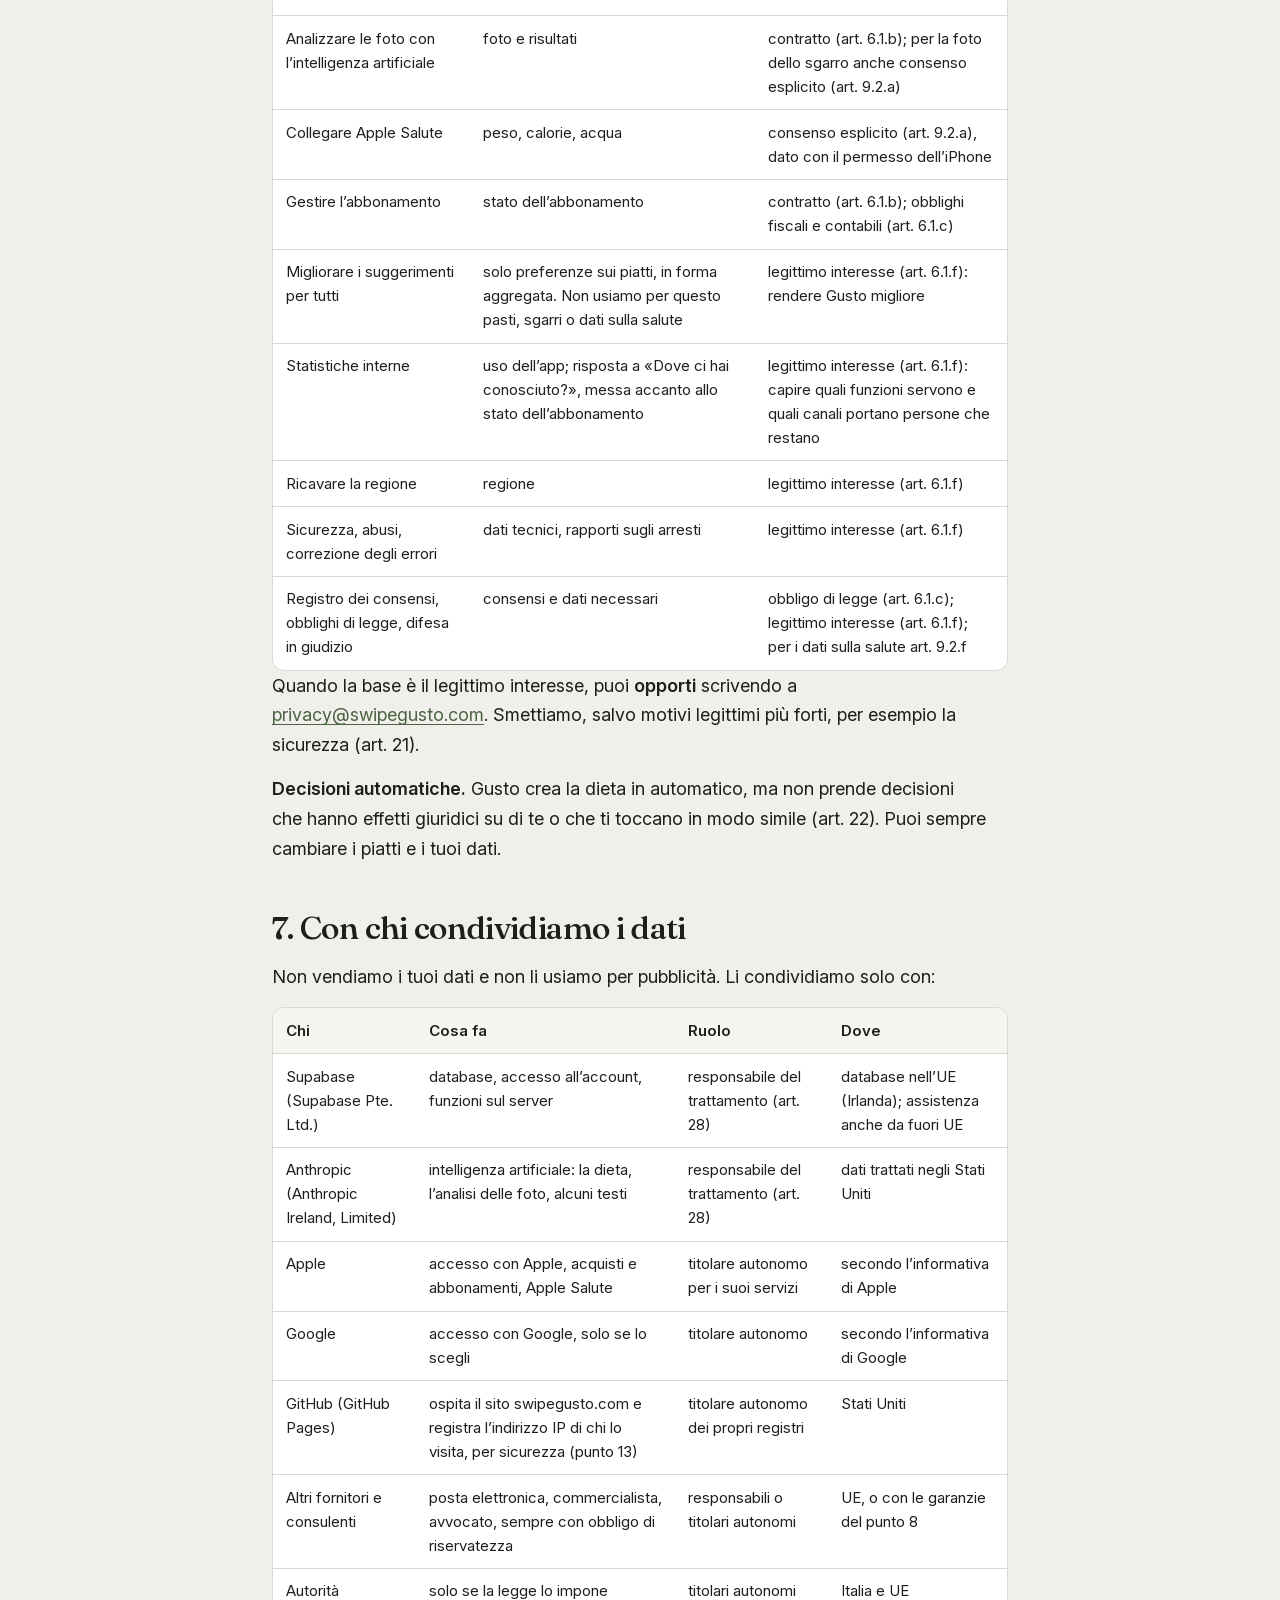
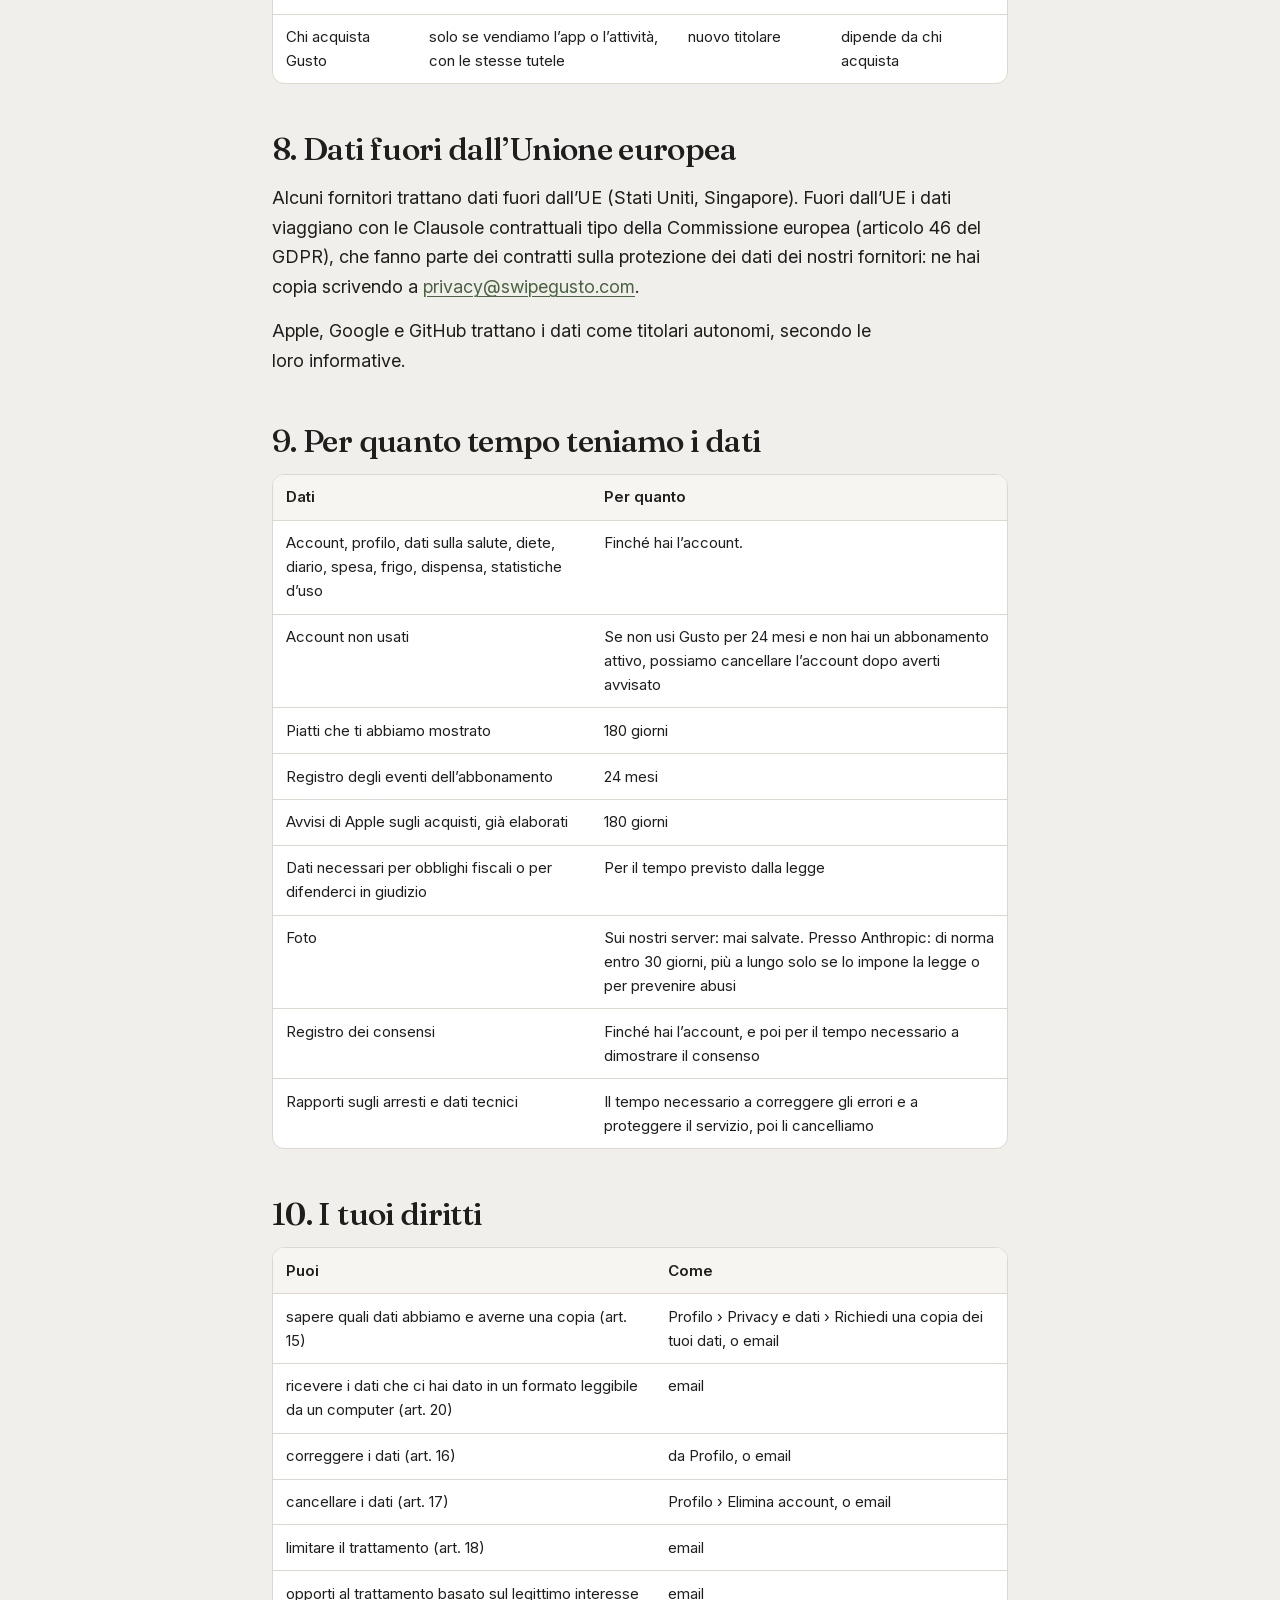
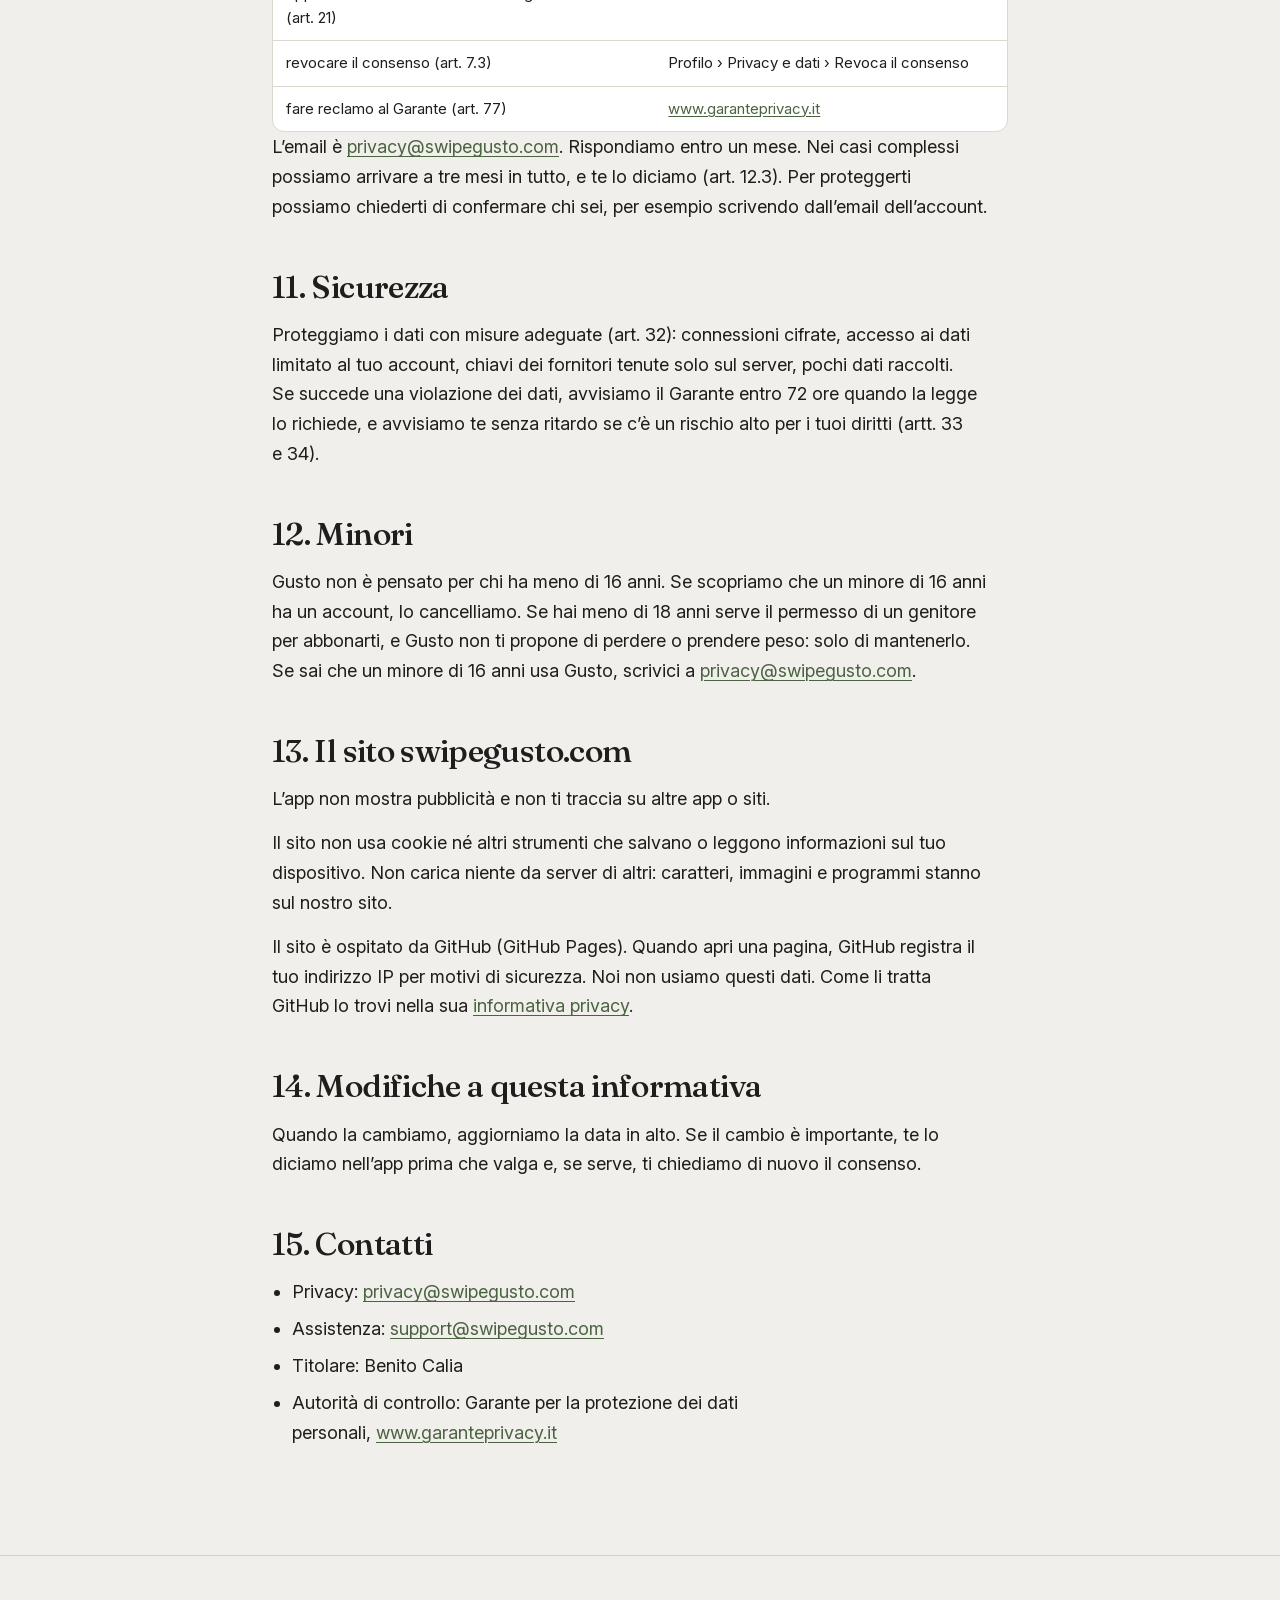
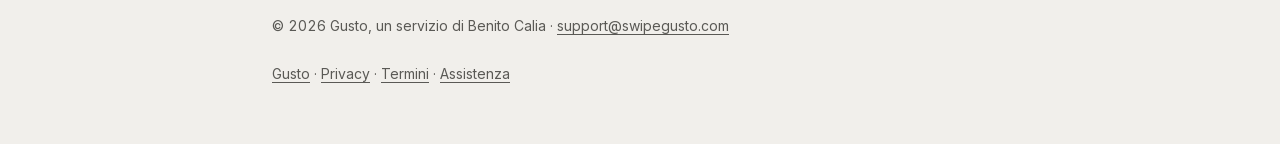
==== commit 706705fc: "Sito: la versione 4 «Dal piatto», con Privacy e Termini nuovi - Home nuova (scena dalla carbonara al" ====
--- a/privacy/index.html
+++ b/privacy/index.html
@@ -2,406 +2,253 @@
 <html lang="it">
 <head>
 <meta charset="utf-8">
-<meta name="viewport" content="width=device-width, initial-scale=1">
-<title>Informativa sulla Privacy · Gusto</title>
-<meta name="description" content="Gusto — la dieta settimanale personalizzata sui tuoi gusti.">
-<style>
-:root{--bg:#F1EFEB;--surface:#FFFFFF;--ink:#1F1E1C;--muted:#5A5955;--accent:#5A7355;--accent-dark:#455A42;--line:#E3E0DA}
-*{box-sizing:border-box}
-html{-webkit-text-size-adjust:100%}
-body{margin:0;background:var(--bg);color:var(--ink);font-family:-apple-system,BlinkMacSystemFont,"Segoe UI",Roboto,Helvetica,Arial,sans-serif;line-height:1.6;font-size:17px}
-a{color:var(--accent-dark);text-decoration:none}
-a:hover{text-decoration:underline}
-header.site{background:var(--accent);color:#fff}
-header.site .wrap{max-width:820px;margin:0 auto;padding:18px 22px;display:flex;align-items:center;justify-content:space-between;gap:16px;flex-wrap:wrap}
-header.site .brand{font-weight:800;font-size:22px;letter-spacing:.5px;color:#fff}
-header.site nav a{color:#fff;opacity:.92;margin-left:18px;font-size:15px;font-weight:600}
-main{max-width:820px;margin:0 auto;padding:34px 22px 60px}
-.card{background:var(--surface);border:1px solid var(--line);border-radius:16px;padding:30px 30px}
-h1{font-size:30px;line-height:1.25;margin:.2em 0 .4em}
-h2{font-size:22px;margin:1.6em 0 .5em;padding-top:.3em}
-h3{font-size:18px;margin:1.3em 0 .4em}
-table{border-collapse:collapse;width:100%;margin:1em 0;font-size:15px;display:block;overflow-x:auto}
-th,td{border:1px solid var(--line);padding:8px 10px;text-align:left;vertical-align:top}
-th{background:#F3F1EC}
-code{background:#F3F1EC;padding:1px 5px;border-radius:5px;font-size:.9em}
-hr{border:none;border-top:1px solid var(--line);margin:2em 0}
-blockquote{border-left:3px solid var(--accent);margin:1em 0;padding:.2em 1em;color:var(--muted);background:#F7F5F1;border-radius:0 8px 8px 0}
-footer.site{border-top:1px solid var(--line);color:var(--muted);font-size:14px}
-footer.site .wrap{max-width:820px;margin:0 auto;padding:26px 22px;display:flex;gap:18px;flex-wrap:wrap;justify-content:space-between}
-footer.site a{color:var(--muted);margin-right:16px}
-.hero{text-align:center;padding:56px 22px 30px}
-.hero h1{font-size:40px;margin:.1em 0 .2em}
-.hero p{font-size:19px;color:var(--muted);max-width:560px;margin:0 auto 26px}
-.pill{display:inline-block;background:var(--accent);color:#fff;padding:12px 22px;border-radius:999px;font-weight:700;margin:6px}
-.pill.ghost{background:transparent;color:var(--accent-dark);border:1.5px solid var(--accent)}
-.updated{color:var(--muted);font-size:14px}
-@media (max-width:560px){body{font-size:16px}.hero h1{font-size:32px}h1{font-size:26px}.card{padding:22px 18px}}
-</style>
+<meta name="viewport" content="width=device-width, initial-scale=1, viewport-fit=cover">
+<!--
+  GUSTO · INFORMATIVA PRIVACY. Preparata in UFF-553 il 12/11/2026, pubblicata il 12/11/2026 (UFF-559).
+  Base: la revisione del 15/10 (GUSTO-LANCIO-30-GIORNI/12_TERMINI_E_PRIVACY_REVISIONE_LEGALE.md, Parte A, pagina 2),
+  con le correzioni del parere di Livia del 05/11 (Legale/Gusto/parere-termini-e-privacy.md: B1, B5, B6, B7, B8, B9, B10, B11, B14,
+  D8, D11) e la sezione sul sito del suo controllo del 12/11 (controllo-sito-gusto-dal-piatto-2026-11-12.md, «Prima di pubblicare», punto 3).
+  Fatti dell'app ricontrollati nel codice il 12/11 (repo Gusto-App, main ad2b39fe): regione dal telefono (HomeRegionService.swift),
+  Apple Salute legge solo il peso (HealthKitManager.swift:76), «Richiedi una copia dei tuoi dati» e «Revoca il consenso»
+  (PrivacyDataView.swift:53, 108), consenso su «Inizia» (OBBenvenuto.swift:299-303), nessuna foto del corpo nell'app.
+  Pubblicata senza segnaposti: le frasi che descrivono cose non ancora pronte sono tolte e tornano quando sono vere.
+-->
+<title>Informativa privacy · Gusto</title>
+<meta name="description" content="Quali dati tratta Gusto, perché, con chi li condivide, per quanto tempo e quali diritti hai.">
+<meta property="og:type" content="website">
+<meta property="og:locale" content="it_IT">
+<meta property="og:title" content="Informativa privacy · Gusto">
+<meta property="og:image" content="https://swipegusto.com/img/condivisione.jpg">
+<link rel="canonical" href="https://swipegusto.com/privacy/">
+<meta name="theme-color" content="#F1EFEB">
+<link rel="icon" href="../img/icona-64.png" type="image/png" sizes="64x64">
+<link rel="apple-touch-icon" href="../img/icona-180.png">
+<link rel="preload" href="../caratteri/inter-normal-latin.woff2" as="font" type="font/woff2" crossorigin>
+<link rel="stylesheet" href="../gusto.css">
+<link rel="stylesheet" href="../base.css">
+<link rel="stylesheet" href="../legale.css">
 </head>
-<body>
-<header class="site"><div class="wrap"><a class="brand" href="/">GUSTO</a><nav><a href="/privacy/">Privacy</a><a href="/termini/">Termini</a><a href="/support/">Supporto</a></nav></div></header>
-<main><div class="card"><h1>Informativa sulla Privacy · Gusto</h1>
-<p><strong>Ultimo aggiornamento:</strong> 13 maggio 2026
-<strong>Titolare del trattamento:</strong> Gusto (Ben — contatto: <a href="mailto:privacy@swipegusto.com">privacy@swipegusto.com</a>)
-<strong>Versione documento:</strong> 1.0 (V1 launch draft)
-<strong>Versione in lingua inglese:</strong> <a href="/en/privacy/">English version</a></p>
-<hr />
-<h2>1. Chi siamo e perché esiste questa informativa</h2>
-<p>Gusto è un'app iOS che ti aiuta a costruire una dieta settimanale personalizzata sulla base di gusti, obiettivi e contesto. Per offrire questo servizio trattiamo alcuni dati personali. Questa informativa, redatta secondo il Regolamento UE 2016/679 ("GDPR") e il D.Lgs. 196/2003 ("Codice Privacy") aggiornato, spiega quali dati raccogliamo, perché, per quanto tempo li conserviamo e quali diritti puoi esercitare.</p>
-<p>Questa informativa si applica all'app Gusto per iOS e al sito <code>swipegusto.com</code>.</p>
-<h2>2. Categorie di dati che trattiamo</h2>
-<h3>2.1 Dati che ci fornisci tu</h3>
-<table>
-<thead>
-<tr>
-<th>Dato</th>
-<th>Quando viene raccolto</th>
-<th>Finalità</th>
-</tr>
-</thead>
-<tbody>
-<tr>
-<td>Indirizzo email</td>
-<td>Registrazione account (Sign in with Apple)</td>
-<td>Autenticazione, comunicazioni di servizio</td>
-</tr>
-<tr>
-<td>Nome visualizzato</td>
-<td>Onboarding</td>
-<td>Personalizzazione interfaccia</td>
-</tr>
-<tr>
-<td>Dati antropometrici (peso, altezza, età, sesso, livello di attività, % massa grassa stimata, massa magra, BMR, TDEE)</td>
-<td>Onboarding e aggiornamenti periodici</td>
-<td>Calcolo fabbisogno calorico, generazione piano dietetico</td>
-</tr>
-<tr>
-<td>Obiettivo (perdere/mantenere/aumentare peso)</td>
-<td>Onboarding</td>
-<td>Adattamento target calorico</td>
-</tr>
-<tr>
-<td>Preferenze alimentari (stile di alimentazione, allergie, intolleranze, ingredienti non graditi, tempo max di cottura, porzioni, snack abilitati)</td>
-<td>Onboarding e modifiche da Preferenze</td>
-<td>Filtraggio piatti, ranking personalizzato</td>
-</tr>
-<tr>
-<td>Condizioni di salute dichiarate (es. diabete, ipertensione, ipercolesterolemia)</td>
-<td>Opzionale, da Preferenze</td>
-<td>Filtri di sicurezza alimentare</td>
-</tr>
-<tr>
-<td>Foto del corpo per stima composizione corporea</td>
-<td>Onboarding e ri-stima ogni 56 giorni (opzionale)</td>
-<td>Stima della % di massa grassa e magra</td>
-</tr>
-<tr>
-<td>Sgarri descritti a voce o testo</td>
-<td>Quando registri uno sgarro</td>
-<td>Stima calorie/macro dello sgarro e adattamento del piano</td>
-</tr>
-<tr>
-<td>Foto del frigo</td>
-<td>Quando usi "analizza frigo"</td>
-<td>Suggerimenti piatti basati su ingredienti disponibili</td>
-</tr>
-<tr>
-<td>Feedback sui piatti (like/dislike, abbinamenti, sostituzioni, salti)</td>
-<td>Durante l'uso dell'app</td>
-<td>Apprendimento delle tue preferenze</td>
-</tr>
-<tr>
-<td>Lista della spesa, piatti pinnati, dispensa</td>
-<td>Durante l'uso dell'app</td>
-<td>Funzionalità core</td>
-</tr>
-</tbody>
-</table>
-<h3>2.2 Dati raccolti automaticamente</h3>
-<table>
-<thead>
-<tr>
-<th>Dato</th>
-<th>Origine</th>
-<th>Finalità</th>
-</tr>
-</thead>
-<tbody>
-<tr>
-<td>Eventi di consumo pasto (mangiato/sostituito/saltato/sgarro)</td>
-<td>Tab "Oggi"</td>
-<td>Tracciamento aderenza, ricomputazione piano</td>
-</tr>
-<tr>
-<td>Idratazione giornaliera (ml di acqua)</td>
-<td>Card idratazione</td>
-<td>Tracciamento idratazione</td>
-</tr>
-<tr>
-<td>Peso (lettura periodica)</td>
-<td>Apple Salute (HealthKit, previo tuo consenso)</td>
-<td>Adattamento TDEE settimanale</td>
-</tr>
-<tr>
-<td>Calorie consumate / acqua scritte su HealthKit</td>
-<td>Audit log scritture HealthKit</td>
-<td>Tracciabilità per diagnostica e GDPR</td>
-</tr>
-<tr>
-<td>Sottoscrizioni e prove gratuite</td>
-<td>StoreKit / App Store</td>
-<td>Erogazione PRO</td>
-</tr>
-<tr>
-<td>Regione geografica approssimativa (es. "Lombardia")</td>
-<td>Dedotta una tantum dall'indirizzo IP al primo avvio, tramite un servizio di geolocalizzazione IP</td>
-<td>Suggerire con leggera priorità piatti della tradizione locale</td>
-</tr>
-<tr>
-<td>Impression e click su contenuti sponsorizzati</td>
-<td>Card sponsorizzate</td>
-<td>Reportistica advertiser</td>
-</tr>
-</tbody>
-</table>
-<h3>2.3 Categorie particolari (art. 9 GDPR)</h3>
-<p>I dati relativi a peso, composizione corporea, abitudini alimentari e condizioni di salute dichiarate possono qualificarsi come <strong>dati relativi alla salute</strong>, quindi categorie particolari ai sensi dell'art. 9 GDPR. Trattiamo questi dati solo sulla base del tuo <strong>consenso esplicito</strong> (art. 9.2(a) GDPR), che ti chiediamo in onboarding per ciascuna categoria sensibile. Puoi revocarlo in ogni momento da "Profilo → Impostazioni → Privacy" o cancellando l'account.</p>
-<p><strong>Posizione approssimativa (geo-IP).</strong> Al primo avvio l'app deduce la tua <strong>regione</strong> (es. "Lombardia") dall'indirizzo IP, interrogando un servizio esterno di geolocalizzazione IP. Salviamo <strong>solo il nome della regione</strong> nel tuo profilo: l'indirizzo IP non viene memorizzato da Gusto, non raccogliamo coordinate GPS e non chiediamo i permessi di localizzazione del dispositivo. La regione serve unicamente a dare una leggera priorità ai piatti della tradizione locale nei suggerimenti; puoi chiederne la rimozione in ogni momento scrivendoci (sezione Contatti). Base giuridica: legittimo interesse (art. 6.1(f) GDPR) a personalizzare i suggerimenti con un dato a bassissima granularità.</p>
-<h2>3. Foto del corpo · come funziona davvero</h2>
-<p>Le foto del corpo che fai durante l'onboarding o per la ri-stima ricevono un trattamento speciale, by design, per garantirti la massima privacy:</p>
-<ol>
-<li><strong>La foto resta sul tuo dispositivo.</strong> Viene salvata nella sandbox di Gusto (<code>Documents/body-photos/</code>) e non viene mai caricata su nessun nostro server di storage.</li>
-<li><strong>Trasmissione effimera per la sola analisi.</strong> La foto viene inviata in formato base64, una sola volta, a una funzione serverless (Supabase Edge Function <code>analyze-body</code>) ospitata in UE (eu-west-1). La funzione la passa al modello di visione (Anthropic Claude Sonnet) per stimare composizione corporea.</li>
-<li><strong>Nessuna persistenza lato server.</strong> La nostra funzione non scrive la foto su Storage, non la logga, non la archivia. Anthropic non utilizza l'input per addestrare i propri modelli (vedi DPA con Anthropic, art. 6.1).</li>
-<li><strong>Salviamo solo i numeri.</strong> Sulla tabella <code>body_estimation_events</code> finiscono esclusivamente i risultati numerici (% di massa grassa, massa magra, peso al momento della stima, eventuali note testuali del modello). Mai la foto, mai un hash della foto, mai un percorso allo storage.</li>
-<li><strong>Tu controlli quando cancellarla.</strong> Puoi rimuovere le foto dalla sandbox di Gusto da "Profilo → Storage → Rimuovi foto locali", oppure disinstallando l'app.</li>
-</ol>
-<p>Se in futuro decidessimo di introdurre archiviazione cloud delle foto (oggi esclusa), te lo notificheremmo con un consenso esplicito separato prima di abilitarla sul tuo account.</p>
-<h2>4. Finalità e basi giuridiche</h2>
-<table>
-<thead>
-<tr>
-<th>Finalità</th>
-<th>Base giuridica</th>
-<th>Categoria di dati</th>
-</tr>
-</thead>
-<tbody>
-<tr>
-<td>Autenticazione e gestione account</td>
-<td>Esecuzione del contratto (art. 6.1(b) GDPR)</td>
-<td>Email, identificativi</td>
-</tr>
-<tr>
-<td>Generazione piano dietetico personalizzato</td>
-<td>Consenso esplicito (art. 9.2(a)) per dati salute + Contratto (art. 6.1(b))</td>
-<td>Antropometrici, condizioni salute, preferenze</td>
-</tr>
-<tr>
-<td>Analisi visione foto corpo</td>
-<td>Consenso esplicito (art. 9.2(a))</td>
-<td>Foto (solo in transito) e risultati numerici</td>
-</tr>
-<tr>
-<td>Apprendimento gusti cross-utente (matrix factorization, clustering archetipi)</td>
-<td>Legittimo interesse (art. 6.1(f)) bilanciato con anonimizzazione su cancellazione</td>
-<td>Feedback, impression, eventi di consumo (anonimizzati post-delete)</td>
-</tr>
-<tr>
-<td>Erogazione abbonamento PRO</td>
-<td>Esecuzione del contratto</td>
-<td>Eventi sottoscrizione</td>
-</tr>
-<tr>
-<td>Advertising contestuale (utenti free)</td>
-<td>Consenso (cookie/IDFA) + Legittimo interesse per impression aggregate</td>
-<td>Impression, click</td>
-</tr>
-<tr>
-<td>Sicurezza, anti-frode, diagnostica</td>
-<td>Legittimo interesse</td>
-<td>Log tecnici</td>
-</tr>
-<tr>
-<td>Adempimenti di legge</td>
-<td>Obbligo legale (art. 6.1(c))</td>
-<td>Fatturazione (gestita da Apple per IAP)</td>
-</tr>
-</tbody>
-</table>
-<p>Hai il diritto di opporti al trattamento basato su legittimo interesse: scrivici a <a href="mailto:privacy@swipegusto.com">privacy@swipegusto.com</a>.</p>
-<h2>5. Tempi di conservazione</h2>
-<table>
-<thead>
-<tr>
-<th>Categoria</th>
-<th>Conservazione</th>
-</tr>
-</thead>
-<tbody>
-<tr>
-<td>Account attivo (profilo, piani, dispensa)</td>
-<td>Per tutta la durata dell'account</td>
-</tr>
-<tr>
-<td>Eventi comportamentali (feedback, impression, consumo, sgarri)</td>
-<td>24 mesi se l'account è attivo; in caso di cancellazione, vengono <strong>anonimizzati</strong> (campo <code>user_id → NULL</code>) e mantenuti per l'addestramento dei modelli, senza più alcun collegamento alla tua identità</td>
-</tr>
-<tr>
-<td>Eventi di stima corporea</td>
-<td>36 mesi dalla data di rilevazione</td>
-</tr>
-<tr>
-<td>Log di scrittura HealthKit</td>
-<td>12 mesi (audit di sicurezza)</td>
-</tr>
-<tr>
-<td>Eventi di sottoscrizione</td>
-<td>10 anni (obblighi contabili e fiscali)</td>
-</tr>
-<tr>
-<td>Foto del corpo (sul dispositivo)</td>
-<td>Finché non le cancelli tu, oppure finché non disinstalli l'app</td>
-</tr>
-<tr>
-<td>Log diagnostici tecnici</td>
-<td>30 giorni rotanti</td>
-</tr>
-</tbody>
-</table>
-<p>L'anonimizzazione segue il trigger <code>anonymize_on_delete</code> (vedi tabelle <code>meal_consumed_events</code>, <code>sgarro_events</code>, <code>feedback_events</code>, <code>impressions</code>, <code>duel_responses</code>). Il <code>user_id</code> viene messo a NULL, il record perde qualsiasi possibilità di re-identificazione.</p>
-<h2>6. A chi comunichiamo i dati</h2>
-<p>Per erogare il servizio, ci avvaliamo dei seguenti fornitori (responsabili del trattamento ex art. 28 GDPR):</p>
-<table>
-<thead>
-<tr>
-<th>Fornitore</th>
-<th>Servizio</th>
-<th>Localizzazione</th>
-<th>Trasferimento extra-UE</th>
-</tr>
-</thead>
-<tbody>
-<tr>
-<td>Supabase, Inc.</td>
-<td>Database PostgreSQL, autenticazione, Edge Functions, Storage</td>
-<td>UE (eu-west-1)</td>
-<td>No</td>
-</tr>
-<tr>
-<td>Anthropic, PBC</td>
-<td>Inferenza AI (visione, generazione piano, analisi sgarro)</td>
-<td>USA</td>
-<td>Sì, garantito da Clausole Contrattuali Standard (SCC) UE 2021/914 e Anthropic DPA</td>
-</tr>
-<tr>
-<td>Apple Inc.</td>
-<td>Autenticazione (Sign in with Apple), HealthKit, IAP/StoreKit, push notification (APNs)</td>
-<td>Globale</td>
-<td>Sì, garantito da SCC e DPA Apple</td>
-</tr>
-<tr>
-<td>GitHub, Inc. (Microsoft)</td>
-<td>Hosting pagine legali, CI/CD</td>
-<td>USA</td>
-<td>Sì, garantito da SCC</td>
-</tr>
-<tr>
-<td>Google Ireland Ltd. (AdMob)</td>
-<td>Pubblicità contestuale (solo utenti free)</td>
-<td>UE/USA</td>
-<td>Sì, garantito da SCC</td>
-</tr>
-</tbody>
-</table>
-<p>Non vendiamo i tuoi dati a terzi. Non condividiamo i tuoi dati personali identificativi con inserzionisti. AdMob riceve solo identificativi pseudonimi (IDFA, se concesso) e contesto generico.</p>
-<h2>7. Trasferimenti extra-UE</h2>
-<p>Quando i dati vengono trasferiti fuori dall'UE (es. inferenza AI verso Anthropic USA), il trasferimento è coperto da <strong>Clausole Contrattuali Standard</strong> approvate dalla Commissione Europea (Decisione 2021/914) e, ove applicabili, da misure supplementari (es. cifratura in transito, contratti DPA, minimizzazione dati).</p>
-<h2>8. I tuoi diritti</h2>
-<p>In base agli articoli 15–22 GDPR puoi esercitare in ogni momento:</p>
-<table>
-<thead>
-<tr>
-<th>Diritto</th>
-<th>Cosa significa</th>
-<th>Come esercitarlo</th>
-</tr>
-</thead>
-<tbody>
-<tr>
-<td>Accesso (art. 15)</td>
-<td>Sapere quali dati abbiamo e ottenerne copia</td>
-<td>Profilo → Esporta i miei dati (JSON) o email a <a href="mailto:privacy@swipegusto.com">privacy@swipegusto.com</a></td>
-</tr>
-<tr>
-<td>Rettifica (art. 16)</td>
-<td>Correggere dati inesatti</td>
-<td>Direttamente in app da "Preferenze"</td>
-</tr>
-<tr>
-<td>Cancellazione (art. 17)</td>
-<td>"Diritto all'oblio"</td>
-<td>Profilo → Cancella account (hard delete su dati L1, anonimizzazione su dati L2)</td>
-</tr>
-<tr>
-<td>Limitazione (art. 18)</td>
-<td>Sospendere il trattamento</td>
-<td>Email a privacy@swipegusto.com</td>
-</tr>
-<tr>
-<td>Portabilità (art. 20)</td>
-<td>Ricevere i dati in formato strutturato e riusabile</td>
-<td>Profilo → Esporta i miei dati (JSON)</td>
-</tr>
-<tr>
-<td>Opposizione (art. 21)</td>
-<td>Opporsi al trattamento basato su legittimo interesse</td>
-<td>Email a privacy@swipegusto.com</td>
-</tr>
-<tr>
-<td>Revoca del consenso</td>
-<td>Per trattamenti basati su consenso</td>
-<td>Profilo → Privacy oppure cancellazione account</td>
-</tr>
-<tr>
-<td>Reclamo all'Autorità Garante</td>
-<td>Garante per la protezione dei dati personali</td>
-<td><a href="https://www.garanteprivacy.it">garanteprivacy.it</a></td>
-</tr>
-</tbody>
-</table>
-<p>Rispondiamo entro 30 giorni (estendibili fino a 90 in casi complessi, con informativa).</p>
-<h2>9. Sicurezza</h2>
-<p>Adottiamo misure tecniche e organizzative adeguate (art. 32 GDPR):</p>
-<ul>
-<li><strong>Cifratura in transito</strong>: TLS 1.3 su tutte le comunicazioni con i nostri server.</li>
-<li><strong>Cifratura at-rest</strong>: AES-256 lato database (Supabase) e cifratura disco lato dispositivo (iOS Data Protection).</li>
-<li><strong>Row Level Security</strong> PostgreSQL: ogni utente può leggere solo i propri dati (policy <code>auth.uid() = user_id</code>).</li>
-<li><strong>Service role bypass</strong> solo per worker autenticati interni che operano su dati aggregati o anonimizzati.</li>
-<li><strong>Sign in with Apple</strong>: nessuna gestione di password lato Gusto.</li>
-<li><strong>Minimizzazione</strong>: raccogliamo solo i dati strettamente necessari (es. niente foto sul server, niente geolocalizzazione precisa, niente rubrica).</li>
-<li><strong>Audit log</strong> per scritture sensibili (HealthKit, modifica profilo, sottoscrizioni).</li>
-<li><strong>Backup</strong> Supabase gestiti con ritenzione 7 giorni (Pro plan).</li>
-</ul>
-<p>In caso di <strong>data breach</strong> che presenti un rischio per i tuoi diritti, ti notificheremo senza ingiustificato ritardo (art. 34 GDPR) e informeremo il Garante entro 72 ore (art. 33 GDPR).</p>
-<h2>10. Minori</h2>
-<p>Gusto non è destinato a minori di 16 anni. Non raccogliamo consapevolmente dati di minori. Se vieni a conoscenza che un minore di 16 anni ha registrato un account, scrivici a <a href="mailto:privacy@swipegusto.com">privacy@swipegusto.com</a> e lo cancelleremo.</p>
-<h2>11. Cookie e tecnologie simili (app)</h2>
-<p>L'app non utilizza cookie. Su utenti free, AdMob può utilizzare l'identificativo pubblicitario di Apple (IDFA) <strong>solo se concedi il consenso tramite il prompt ATT</strong> (App Tracking Transparency). Se non lo concedi, vedrai pubblicità non personalizzata.</p>
-<h2>12. Modifiche all'informativa</h2>
-<p>Quando aggiorniamo questa informativa, cambiamo la data di "Ultimo aggiornamento" in alto. Per modifiche sostanziali, ti notificheremo in app prima dell'entrata in vigore. Le versioni precedenti restano archiviate in <a href="https://github.com/Gusto-App/Gusto-App">GitHub gusto-website history</a>.</p>
-<h2>13. Contatti</h2>
-<ul>
-<li><strong>Titolare del trattamento</strong>: Gusto · Ben</li>
-<li><strong>Email privacy</strong>: <a href="mailto:privacy@swipegusto.com">privacy@swipegusto.com</a></li>
-<li><strong>Email supporto</strong>: <a href="mailto:support@swipegusto.com">support@swipegusto.com</a></li>
-<li><strong>Domicilio</strong>: indicare al primo avvio operativo / DPO non obbligatorio (no monitoraggio sistematico large-scale)</li>
-<li><strong>Autorità di controllo</strong>: Garante per la protezione dei dati personali — <a href="https://www.garanteprivacy.it">garanteprivacy.it</a></li>
-</ul></div></main>
-<footer class="site"><div class="wrap">
-<div>© 2026 Gusto · swipegusto.com</div>
-<div><a href="/privacy/">Privacy</a><a href="/termini/">Termini</a><a href="/support/">Supporto</a></div>
-</div></footer>
+<body class="legale-pagina">
+<a class="salta" href="#contenuto">Salta al contenuto</a>
+<header class="barra">
+  <div class="contenitore">
+    <a class="marchio" href="../" aria-label="Gusto, pagina iniziale">Gusto</a>
+    <nav aria-label="Pagine legali">
+      <a href="../privacy/" aria-current="page">Privacy</a>
+      <a href="../termini/">Termini</a>
+      <a href="https://swipegusto.com/support/">Assistenza</a>
+    </nav>
+  </div>
+</header>
+
+<main id="contenuto" class="legale">
+  <div class="contenitore">
+    <h1>Informativa privacy</h1>
+    <p class="versione">Versione del 12 novembre 2026</p>
+    <p>Questa informativa spiega quali dati personali tratta Gusto, perché, con chi li condivide e quali diritti hai (articoli 13 e 14 del Regolamento UE 2016/679, «GDPR»). Vale per l’app Gusto per iPhone e per il sito swipegusto.com.</p>
+
+    <nav class="indice" aria-label="In questa pagina">
+      <p>In questa pagina</p>
+      <ol>
+        <li><a href="#titolare">Chi tratta i tuoi dati</a></li>
+        <li><a href="#in-breve">In breve</a></li>
+        <li><a href="#quali-dati">Quali dati trattiamo</a></li>
+        <li><a href="#salute">I dati sulla salute</a></li>
+        <li><a href="#foto-ia">Foto e intelligenza artificiale</a></li>
+        <li><a href="#perche">Perché e su quale base</a></li>
+        <li><a href="#con-chi">Con chi condividiamo i dati</a></li>
+        <li><a href="#fuori-ue">Dati fuori dall’Unione europea</a></li>
+        <li><a href="#quanto">Per quanto tempo</a></li>
+        <li><a href="#diritti">I tuoi diritti</a></li>
+        <li><a href="#sicurezza">Sicurezza</a></li>
+        <li><a href="#minori">Minori</a></li>
+        <li><a href="#sito">Il sito swipegusto.com</a></li>
+        <li><a href="#modifiche">Modifiche</a></li>
+        <li><a href="#contatti">Contatti</a></li>
+      </ol>
+    </nav>
+
+    <h2 id="titolare">1. Chi tratta i tuoi dati</h2>
+    <p>Titolare del trattamento: Benito Calia.<br>
+    Per tutto quello che riguarda la privacy scrivi a <a href="mailto:privacy@swipegusto.com">privacy@swipegusto.com</a>.</p>
+    <p>Non abbiamo nominato un responsabile della protezione dei dati (DPO). Per ogni domanda scrivi all’indirizzo qui sopra.</p>
+
+    <h2 id="in-breve">2. In breve</h2>
+    <ul>
+      <li>Usiamo i tuoi dati per far funzionare Gusto: la tua dieta, il diario, la spesa, il frigo.</li>
+      <li>Peso, misure, allergie e condizioni di salute sono dati sulla salute: li usiamo solo con il tuo consenso esplicito.</li>
+      <li>Per scrivere la dieta, una parte di questi dati arriva al nostro fornitore di intelligenza artificiale, senza il tuo nome né la tua email.</li>
+      <li>Gusto non mostra pubblicità, non vende i tuoi dati e non ti traccia su altre app o siti.</li>
+      <li>Le foto del frigo e dello sgarro le analizza l’intelligenza artificiale del nostro fornitore: non le salviamo sui nostri server.</li>
+      <li>Puoi avere una copia dei tuoi dati, correggerli, revocare il consenso ed eliminare l’account quando vuoi.</li>
+    </ul>
+
+    <h2 id="quali-dati">3. Quali dati trattiamo</h2>
+    <h3>3.1 Dati che ci dai tu</h3>
+    <div class="tabella">
+      <table>
+        <thead><tr><th scope="col">Dati</th><th scope="col">Esempi</th><th scope="col">Obbligatori?</th></tr></thead>
+        <tbody>
+          <tr><td data-etichetta="Dati">Account</td><td data-etichetta="Esempi">email, nome, come accedi (Apple, Google o email)</td><td data-etichetta="Obbligatori?">Sì</td></tr>
+          <tr><td data-etichetta="Dati">Profilo e obiettivo</td><td data-etichetta="Esempi">età, sesso, altezza, peso, livello di attività, obiettivo</td><td data-etichetta="Obbligatori?">Sì, per la dieta</td></tr>
+          <tr><td data-etichetta="Dati">Salute e alimentazione</td><td data-etichetta="Esempi">allergie, intolleranze, condizioni di salute che scegli di indicare (per esempio diabete, pressione alta o colesterolo alto), sonno e stress se li indichi, pasti segnati, sgarri, bicchieri d’acqua, pesate</td><td data-etichetta="Obbligatori?">Sì, per la dieta. Le condizioni di salute solo se le indichi</td></tr>
+          <tr><td data-etichetta="Dati">Gusti e cucina</td><td data-etichetta="Esempi">cibi che ti piacciono o no, tempo per cucinare, porzioni, lista della spesa, frigo, dispensa</td><td data-etichetta="Obbligatori?">Sì, per la dieta</td></tr>
+          <tr><td data-etichetta="Dati">Foto</td><td data-etichetta="Esempi">foto del frigo e dello sgarro</td><td data-etichetta="Obbligatori?">No</td></tr>
+          <tr><td data-etichetta="Dati">«Dove ci hai conosciuto?»</td><td data-etichetta="Esempi">per esempio TikTok, Instagram, un amico. Puoi saltare la domanda</td><td data-etichetta="Obbligatori?">No</td></tr>
+          <tr><td data-etichetta="Dati">Messaggi</td><td data-etichetta="Esempi">quello che ci scrivi per email</td><td data-etichetta="Obbligatori?">No</td></tr>
+        </tbody>
+      </table>
+    </div>
+    <p>Senza i dati obbligatori non possiamo creare la tua dieta.</p>
+
+    <h3>3.2 Dati raccolti in automatico</h3>
+    <div class="tabella">
+      <table>
+        <thead><tr><th scope="col">Dati</th><th scope="col">Come</th><th scope="col">Perché</th></tr></thead>
+        <tbody>
+          <tr><td data-etichetta="Dati">Codice dell’account</td><td data-etichetta="Come">lo crea il nostro database</td><td data-etichetta="Perché">collegare i dati a te</td></tr>
+          <tr><td data-etichetta="Dati">Stato dell’abbonamento</td><td data-etichetta="Come">da Apple: piano, prova, scadenze, codici delle transazioni. Mai i dati della carta</td><td data-etichetta="Perché">sapere se puoi usare Gusto</td></tr>
+          <tr><td data-etichetta="Dati">Uso dell’app</td><td data-etichetta="Come">alcuni passaggi, legati al tuo account: in quali giorni apri l’app, quando apri il Frigo, segni un pasto o un bicchiere, cambi un piatto, e a che punto arrivi nelle prime schermate e nella schermata dell’abbonamento (per esempio se hai visto i piani o iniziato la prova). Non registriamo i testi che scrivi né i nomi dei piatti</td><td data-etichetta="Perché">statistiche interne (punto 6)</td></tr>
+          <tr><td data-etichetta="Dati">Regione</td><td data-etichetta="Come">la leggiamo dalle impostazioni del telefono (Lingua e zona), se indicano una regione. Non usiamo l’indirizzo IP né il GPS. Puoi chiederci di toglierla</td><td data-etichetta="Perché">dare più spazio ai piatti della tua zona</td></tr>
+          <tr><td data-etichetta="Dati">Rapporti sugli arresti dell’app</td><td data-etichetta="Come">li prepara l’iPhone. Non sono collegati al tuo account</td><td data-etichetta="Perché">correggere gli errori</td></tr>
+          <tr><td data-etichetta="Dati">Dati tecnici</td><td data-etichetta="Come">indirizzo IP, data e ora delle richieste, nei registri tecnici dei nostri fornitori di server</td><td data-etichetta="Perché">sicurezza e funzionamento</td></tr>
+          <tr><td data-etichetta="Dati">Consensi</td><td data-etichetta="Come">cosa hai scelto, quando, e su quale versione del testo</td><td data-etichetta="Perché">dimostrare il tuo consenso</td></tr>
+        </tbody>
+      </table>
+    </div>
+
+    <h3>3.3 Apple Salute (solo se lo colleghi)</h3>
+    <p>Se ci dai il permesso, Gusto <strong>legge</strong> il tuo peso da Apple Salute e <strong>scrive</strong> le calorie dei pasti e l’acqua che segni. Il peso che importi diventa una delle tue pesate in Gusto. Teniamo un registro delle scritture, per non scrivere due volte lo stesso dato. Non usiamo i dati di Apple Salute per pubblicità o marketing, non li vendiamo e non li diamo ad altri per questi scopi. Puoi togliere il permesso quando vuoi dalle impostazioni dell’iPhone.</p>
+
+    <h3>3.4 Cosa non raccogliamo</h3>
+    <p>Non vediamo i dati della carta. Non accediamo ai contatti. Non usiamo il GPS. Non usiamo identificativi pubblicitari. I promemoria dell’app nascono sul tuo telefono.</p>
+
+    <h2 id="salute">4. I dati sulla salute</h2>
+    <p>Peso, misure, obiettivo, allergie, condizioni di salute, pasti e acqua possono rivelare informazioni sulla tua salute. Sono «categorie particolari» di dati (articolo 9 del GDPR). Li trattiamo <strong>solo con il tuo consenso esplicito</strong> (articolo 9, paragrafo 2, lettera a).</p>
+    <p><strong>Come dai il consenso.</strong> Il consenso lo dai sulla prima schermata dell’app: toccando «Inizia» accetti i Termini, l’Informativa privacy e l’uso dei dati sulla salute per la tua dieta. Registriamo data e versione del testo.</p>
+    <p><strong>Se non lo dai.</strong> Gusto non può creare la dieta, perché la dieta si basa proprio su questi dati.</p>
+    <p><strong>Come lo revochi.</strong> Quando vuoi, da <strong>Profilo › Privacy e dati › Revoca il consenso</strong>. Dopo la revoca, sull’iPhone dove l’hai revocato l’app non crea diete nuove finché non ci dai di nuovo il consenso. Quello che abbiamo fatto prima resta lecito. Se vuoi che cancelliamo anche i dati, elimina l’account o scrivici a <a href="mailto:privacy@swipegusto.com">privacy@swipegusto.com</a>.</p>
+
+    <h2 id="foto-ia">5. Foto e intelligenza artificiale</h2>
+    <p>Usiamo l’intelligenza artificiale del nostro fornitore Anthropic per scrivere la tua dieta settimanale, leggere le foto del frigo e dello sgarro e preparare alcuni testi.</p>
+    <p><strong>La dieta.</strong> Per scriverla mandiamo ad Anthropic età, peso, altezza, sesso, attività, obiettivo, gusti, dispensa e, se li hai indicati, sonno e stress e l’eventuale colesterolo alto. Non gli mandiamo nome né email.</p>
+    <p><strong>Le foto.</strong></p>
+    <ol>
+      <li><strong>L’analisi.</strong> Quando chiedi un’analisi, la foto del frigo o dello sgarro passa da una nostra funzione sul server ad Anthropic, che la analizza e ci restituisce il risultato.</li>
+      <li><strong>Non salviamo le foto sui nostri server.</strong> Salviamo solo il risultato: gli ingredienti riconosciuti, le kcal stimate.</li>
+      <li><strong>Cosa fa Anthropic.</strong> Tratta i dati solo per nostro conto, in base a un contratto sulla protezione dei dati. Non li usa per addestrare i suoi modelli. Di norma cancella richieste e risposte entro 30 giorni; più a lungo solo se lo impone la legge o per prevenire abusi.</li>
+    </ol>
+    <p><strong>Altri testi.</strong> Per alcuni testi mandiamo ad Anthropic solo quello che serve e niente che ti identifica: per le schede dei piatti, il piatto e i tuoi tre gusti principali; per la frase sul tuo obiettivo, i numeri del piano, senza peso, altezza o età.</p>
+    <p>Se un giorno volessimo salvare le foto sui nostri server, te lo chiederemmo prima, con un consenso a parte.</p>
+
+    <h2 id="perche">6. Perché usiamo i dati e su quale base giuridica</h2>
+    <div class="tabella">
+      <table>
+        <thead><tr><th scope="col">Perché</th><th scope="col">Quali dati</th><th scope="col">Base giuridica (GDPR)</th></tr></thead>
+        <tbody>
+          <tr><td data-etichetta="Perché">Creare e gestire l’account, far funzionare Gusto</td><td data-etichetta="Quali dati">account, gusti, spesa, frigo, dispensa</td><td data-etichetta="Base giuridica (GDPR)">contratto (art. 6.1.b)</td></tr>
+          <tr><td data-etichetta="Perché">Creare la dieta, il diario e le stime</td><td data-etichetta="Quali dati">dati sulla salute</td><td data-etichetta="Base giuridica (GDPR)">consenso esplicito (art. 9.2.a) e contratto (art. 6.1.b)</td></tr>
+          <tr><td data-etichetta="Perché">Analizzare le foto con l’intelligenza artificiale</td><td data-etichetta="Quali dati">foto e risultati</td><td data-etichetta="Base giuridica (GDPR)">contratto (art. 6.1.b); per la foto dello sgarro anche consenso esplicito (art. 9.2.a)</td></tr>
+          <tr><td data-etichetta="Perché">Collegare Apple Salute</td><td data-etichetta="Quali dati">peso, calorie, acqua</td><td data-etichetta="Base giuridica (GDPR)">consenso esplicito (art. 9.2.a), dato con il permesso dell’iPhone</td></tr>
+          <tr><td data-etichetta="Perché">Gestire l’abbonamento</td><td data-etichetta="Quali dati">stato dell’abbonamento</td><td data-etichetta="Base giuridica (GDPR)">contratto (art. 6.1.b); obblighi fiscali e contabili (art. 6.1.c)</td></tr>
+          <tr><td data-etichetta="Perché">Migliorare i suggerimenti per tutti</td><td data-etichetta="Quali dati">solo preferenze sui piatti, in forma aggregata. Non usiamo per questo pasti, sgarri o dati sulla salute</td><td data-etichetta="Base giuridica (GDPR)">legittimo interesse (art. 6.1.f): rendere Gusto migliore</td></tr>
+          <tr><td data-etichetta="Perché">Statistiche interne</td><td data-etichetta="Quali dati">uso dell’app; risposta a «Dove ci hai conosciuto?», messa accanto allo stato dell’abbonamento</td><td data-etichetta="Base giuridica (GDPR)">legittimo interesse (art. 6.1.f): capire quali funzioni servono e quali canali portano persone che restano</td></tr>
+          <tr><td data-etichetta="Perché">Ricavare la regione</td><td data-etichetta="Quali dati">regione</td><td data-etichetta="Base giuridica (GDPR)">legittimo interesse (art. 6.1.f)</td></tr>
+          <tr><td data-etichetta="Perché">Sicurezza, abusi, correzione degli errori</td><td data-etichetta="Quali dati">dati tecnici, rapporti sugli arresti</td><td data-etichetta="Base giuridica (GDPR)">legittimo interesse (art. 6.1.f)</td></tr>
+          <tr><td data-etichetta="Perché">Registro dei consensi, obblighi di legge, difesa in giudizio</td><td data-etichetta="Quali dati">consensi e dati necessari</td><td data-etichetta="Base giuridica (GDPR)">obbligo di legge (art. 6.1.c); legittimo interesse (art. 6.1.f); per i dati sulla salute art. 9.2.f</td></tr>
+        </tbody>
+      </table>
+    </div>
+    <p>Quando la base è il legittimo interesse, puoi <strong>opporti</strong> scrivendo a <a href="mailto:privacy@swipegusto.com">privacy@swipegusto.com</a>. Smettiamo, salvo motivi legittimi più forti, per esempio la sicurezza (art. 21).</p>
+    <p><strong>Decisioni automatiche.</strong> Gusto crea la dieta in automatico, ma non prende decisioni che hanno effetti giuridici su di te o che ti toccano in modo simile (art. 22). Puoi sempre cambiare i piatti e i tuoi dati.</p>
+
+    <h2 id="con-chi">7. Con chi condividiamo i dati</h2>
+    <p>Non vendiamo i tuoi dati e non li usiamo per pubblicità. Li condividiamo solo con:</p>
+    <div class="tabella">
+      <table>
+        <thead><tr><th scope="col">Chi</th><th scope="col">Cosa fa</th><th scope="col">Ruolo</th><th scope="col">Dove</th></tr></thead>
+        <tbody>
+          <tr><td data-etichetta="Chi">Supabase (Supabase Pte. Ltd.)</td><td data-etichetta="Cosa fa">database, accesso all’account, funzioni sul server</td><td data-etichetta="Ruolo">responsabile del trattamento (art. 28)</td><td data-etichetta="Dove">database nell’UE (Irlanda); assistenza anche da fuori UE</td></tr>
+          <tr><td data-etichetta="Chi">Anthropic (Anthropic Ireland, Limited)</td><td data-etichetta="Cosa fa">intelligenza artificiale: la dieta, l’analisi delle foto, alcuni testi</td><td data-etichetta="Ruolo">responsabile del trattamento (art. 28)</td><td data-etichetta="Dove">dati trattati negli Stati Uniti</td></tr>
+          <tr><td data-etichetta="Chi">Apple</td><td data-etichetta="Cosa fa">accesso con Apple, acquisti e abbonamenti, Apple Salute</td><td data-etichetta="Ruolo">titolare autonomo per i suoi servizi</td><td data-etichetta="Dove">secondo l’informativa di Apple</td></tr>
+          <tr><td data-etichetta="Chi">Google</td><td data-etichetta="Cosa fa">accesso con Google, solo se lo scegli</td><td data-etichetta="Ruolo">titolare autonomo</td><td data-etichetta="Dove">secondo l’informativa di Google</td></tr>
+          <tr><td data-etichetta="Chi">GitHub (GitHub Pages)</td><td data-etichetta="Cosa fa">ospita il sito swipegusto.com e registra l’indirizzo IP di chi lo visita, per sicurezza (punto 13)</td><td data-etichetta="Ruolo">titolare autonomo dei propri registri</td><td data-etichetta="Dove">Stati Uniti</td></tr>
+          <tr><td data-etichetta="Chi">Altri fornitori e consulenti</td><td data-etichetta="Cosa fa">posta elettronica, commercialista, avvocato, sempre con obbligo di riservatezza</td><td data-etichetta="Ruolo">responsabili o titolari autonomi</td><td data-etichetta="Dove">UE, o con le garanzie del punto 8</td></tr>
+          <tr><td data-etichetta="Chi">Autorità</td><td data-etichetta="Cosa fa">solo se la legge lo impone</td><td data-etichetta="Ruolo">titolari autonomi</td><td data-etichetta="Dove">Italia e UE</td></tr>
+          <tr><td data-etichetta="Chi">Chi acquista Gusto</td><td data-etichetta="Cosa fa">solo se vendiamo l’app o l’attività, con le stesse tutele</td><td data-etichetta="Ruolo">nuovo titolare</td><td data-etichetta="Dove">dipende da chi acquista</td></tr>
+        </tbody>
+      </table>
+    </div>
+
+    <h2 id="fuori-ue">8. Dati fuori dall’Unione europea</h2>
+    <p>Alcuni fornitori trattano dati fuori dall’UE (Stati Uniti, Singapore). Fuori dall’UE i dati viaggiano con le Clausole contrattuali tipo della Commissione europea (articolo 46 del GDPR), che fanno parte dei contratti sulla protezione dei dati dei nostri fornitori: ne hai copia scrivendo a <a href="mailto:privacy@swipegusto.com">privacy@swipegusto.com</a>.</p>
+    <p>Apple, Google e GitHub trattano i dati come titolari autonomi, secondo le loro informative.</p>
+
+    <h2 id="quanto">9. Per quanto tempo teniamo i dati</h2>
+    <div class="tabella">
+      <table>
+        <thead><tr><th scope="col">Dati</th><th scope="col">Per quanto</th></tr></thead>
+        <tbody>
+          <tr><td data-etichetta="Dati">Account, profilo, dati sulla salute, diete, diario, spesa, frigo, dispensa, statistiche d’uso</td><td data-etichetta="Per quanto">Finché hai l’account.</td></tr>
+          <tr><td data-etichetta="Dati">Account non usati</td><td data-etichetta="Per quanto">Se non usi Gusto per 24 mesi e non hai un abbonamento attivo, possiamo cancellare l’account dopo averti avvisato</td></tr>
+          <tr><td data-etichetta="Dati">Piatti che ti abbiamo mostrato</td><td data-etichetta="Per quanto">180 giorni</td></tr>
+          <tr><td data-etichetta="Dati">Registro degli eventi dell’abbonamento</td><td data-etichetta="Per quanto">24 mesi</td></tr>
+          <tr><td data-etichetta="Dati">Avvisi di Apple sugli acquisti, già elaborati</td><td data-etichetta="Per quanto">180 giorni</td></tr>
+          <tr><td data-etichetta="Dati">Dati necessari per obblighi fiscali o per difenderci in giudizio</td><td data-etichetta="Per quanto">Per il tempo previsto dalla legge</td></tr>
+          <tr><td data-etichetta="Dati">Foto</td><td data-etichetta="Per quanto">Sui nostri server: mai salvate. Presso Anthropic: di norma entro 30 giorni, più a lungo solo se lo impone la legge o per prevenire abusi</td></tr>
+          <tr><td data-etichetta="Dati">Registro dei consensi</td><td data-etichetta="Per quanto">Finché hai l’account, e poi per il tempo necessario a dimostrare il consenso</td></tr>
+          <tr><td data-etichetta="Dati">Rapporti sugli arresti e dati tecnici</td><td data-etichetta="Per quanto">Il tempo necessario a correggere gli errori e a proteggere il servizio, poi li cancelliamo</td></tr>
+        </tbody>
+      </table>
+    </div>
+
+    <h2 id="diritti">10. I tuoi diritti</h2>
+    <div class="tabella">
+      <table>
+        <thead><tr><th scope="col">Puoi</th><th scope="col">Come</th></tr></thead>
+        <tbody>
+          <tr><td data-etichetta="Puoi">sapere quali dati abbiamo e averne una copia (art. 15)</td><td data-etichetta="Come">Profilo › Privacy e dati › Richiedi una copia dei tuoi dati, o email</td></tr>
+          <tr><td data-etichetta="Puoi">ricevere i dati che ci hai dato in un formato leggibile da un computer (art. 20)</td><td data-etichetta="Come">email</td></tr>
+          <tr><td data-etichetta="Puoi">correggere i dati (art. 16)</td><td data-etichetta="Come">da Profilo, o email</td></tr>
+          <tr><td data-etichetta="Puoi">cancellare i dati (art. 17)</td><td data-etichetta="Come">Profilo › Elimina account, o email</td></tr>
+          <tr><td data-etichetta="Puoi">limitare il trattamento (art. 18)</td><td data-etichetta="Come">email</td></tr>
+          <tr><td data-etichetta="Puoi">opporti al trattamento basato sul legittimo interesse (art. 21)</td><td data-etichetta="Come">email</td></tr>
+          <tr><td data-etichetta="Puoi">revocare il consenso (art. 7.3)</td><td data-etichetta="Come">Profilo › Privacy e dati › Revoca il consenso</td></tr>
+          <tr><td data-etichetta="Puoi">fare reclamo al Garante (art. 77)</td><td data-etichetta="Come"><a href="https://www.garanteprivacy.it">www.garanteprivacy.it</a></td></tr>
+        </tbody>
+      </table>
+    </div>
+    <p>L’email è <a href="mailto:privacy@swipegusto.com">privacy@swipegusto.com</a>. Rispondiamo entro un mese. Nei casi complessi possiamo arrivare a tre mesi in tutto, e te lo diciamo (art. 12.3). Per proteggerti possiamo chiederti di confermare chi sei, per esempio scrivendo dall’email dell’account.</p>
+
+    <h2 id="sicurezza">11. Sicurezza</h2>
+    <p>Proteggiamo i dati con misure adeguate (art. 32): connessioni cifrate, accesso ai dati limitato al tuo account, chiavi dei fornitori tenute solo sul server, pochi dati raccolti. Se succede una violazione dei dati, avvisiamo il Garante entro 72 ore quando la legge lo richiede, e avvisiamo te senza ritardo se c’è un rischio alto per i tuoi diritti (artt. 33 e 34).</p>
+
+    <h2 id="minori">12. Minori</h2>
+    <p>Gusto non è pensato per chi ha meno di 16 anni. Se scopriamo che un minore di 16 anni ha un account, lo cancelliamo. Se hai meno di 18 anni serve il permesso di un genitore per abbonarti, e Gusto non ti propone di perdere o prendere peso: solo di mantenerlo. Se sai che un minore di 16 anni usa Gusto, scrivici a <a href="mailto:privacy@swipegusto.com">privacy@swipegusto.com</a>.</p>
+
+    <h2 id="sito">13. Il sito swipegusto.com</h2>
+    <p>L’app non mostra pubblicità e non ti traccia su altre app o siti.</p>
+    <p>Il sito non usa cookie né altri strumenti che salvano o leggono informazioni sul tuo dispositivo. Non carica niente da server di altri: caratteri, immagini e programmi stanno sul nostro sito.</p>
+    <p>Il sito è ospitato da GitHub (GitHub Pages). Quando apri una pagina, GitHub registra il tuo indirizzo IP per motivi di sicurezza. Noi non usiamo questi dati. Come li tratta GitHub lo trovi nella sua <a href="https://docs.github.com/en/site-policy/privacy-policies/github-general-privacy-statement">informativa privacy</a>.</p>
+
+    <h2 id="modifiche">14. Modifiche a questa informativa</h2>
+    <p>Quando la cambiamo, aggiorniamo la data in alto. Se il cambio è importante, te lo diciamo nell’app prima che valga e, se serve, ti chiediamo di nuovo il consenso.</p>
+
+    <h2 id="contatti">15. Contatti</h2>
+    <ul>
+      <li>Privacy: <a href="mailto:privacy@swipegusto.com">privacy@swipegusto.com</a></li>
+      <li>Assistenza: <a href="mailto:support@swipegusto.com">support@swipegusto.com</a></li>
+      <li>Titolare: Benito Calia</li>
+      <li>Autorità di controllo: Garante per la protezione dei dati personali, <a href="https://www.garanteprivacy.it">www.garanteprivacy.it</a></li>
+    </ul>
+  </div>
+</main>
+
+<footer class="pie">
+  <div class="contenitore">
+    <p>© <span class="numeri">2026</span> Gusto, un servizio di Benito Calia · <a href="mailto:support@swipegusto.com">support@swipegusto.com</a></p>
+    <p><a href="../">Gusto</a> · <a href="../privacy/">Privacy</a> · <a href="../termini/">Termini</a> · <a href="https://swipegusto.com/support/">Assistenza</a></p>
+  </div>
+</footer>
 </body>
-</html>+</html>
--- a/gusto.css
+++ b/gusto.css
@@ -0,0 +1,66 @@
+/* Gusto: token letti da /Users/caliabenito/Desktop/GUSTO-APP 2026/Gusto-App/Gusto/DesignSystem/Theme.swift il 2026-11-11.
+   Modalità chiara. Non modificare a mano: rilancia lo script. I nomi sono quelli di Theme: nella scheda per chi costruisce si usano questi. */
+:root {
+  --sage50: #ECF1E4;
+  --sage100: #DCE5D2;
+  --sage300: #A8BC92;
+  --sage500: #8FA67D;
+  --sage700: #4A6340;
+  --sage900: #3B4F34;
+  --tomato50: #FBEDE9;
+  --tomato100: #F3DCD5;
+  --tomato300: #E5A493;
+  --tomato500: #CE4E3B;
+  --tomato700: #9C4437;
+  --tomato900: #7F3D33;
+  --ambra50: #F9F1E4;
+  --ambra100: #F1E3C8;
+  --ambra300: #DDB077;
+  --ambra500: #B9873F;
+  --ambra700: #84663C;
+  --ambra900: #645031;
+  --ambraTextOnFill: #84663C;
+  --cool50: #EFF2F5;
+  --cool100: #E2E7EB;
+  --cool300: #C3CFD8;
+  --cool500: #8296A8;
+  --cool700: #556877;
+  --cool900: #3F4E59;
+  --surfaceBase: #F1EFEB;
+  --surfaceAlt: #E9E6E1;
+  --surfaceTint: #F7F5F2;
+  --surfaceRaised: #FFFFFF;
+  --creamDeep: #DAD5CC;
+  --iconTileFill: #E9E6E1;
+  --iconTileFillOnTint: #FFFFFF;
+  --borderSoft: #DCD8D0;
+  --borderStrong: #C6C1B8;
+  --borderTrack: #E7E4DE;
+  --borderControl: #898579;
+  --textPrimary: #1F1E1C;
+  --textSecondary: #5A5955;
+  --textTertiary: #6F6D65;
+  --textMuted: #6E6A5F;
+  --textInverse: #FFFFFF;
+  --vibePositiveBg: #ECF1E4;
+  --allergenSelectedBg: #FBEDE9;
+  --onbAccentText: #3B4F34;
+  --textOnSageSoft: #3E4A38;
+  --positiveText: #3B4F34;
+  --brand: #4A6340;
+  --azioneTesto: #4A6340;
+  --barraMangiate: #4A6340;
+  --tastoGrigio: #E9E6E1;
+  --vetroPieno: #F7F5F2;
+  --spacingXs: 4px;
+  --spacingSm: 8px;
+  --spacingMd: 12px;
+  --spacingLg: 16px;
+  --spacingXl: 24px;
+  --spacing2xl: 32px;
+  --radiusSm: 12px;
+  --radiusMd: 16px;
+  --radiusLg: 20px;
+  --radiusXl: 24px;
+  --radius2xl: 30px;
+}
--- a/base.css
+++ b/base.css
@@ -0,0 +1,127 @@
+/* BASE DI UN SITO: le fondamenta che un team vero non rifà ogni volta. Copia tutta la cartella `sito/`, poi:
+   1. cambia i colori e i caratteri qui sotto con quelli della marca (per Gusto: vedi `gusto.md`);
+   2. scrivi la pagina in index.html; lo stile della pagina sta nel suo <style>, o in un file tuo. Qui si tocca solo `:root`.
+   Le eccezioni alle regole della skill si scrivono qui in cima, una riga l'una («tengo X perché Y»), al massimo tre. */
+
+:root {
+  /* Colori: ognuno ha un mestiere. */
+  --fondo: #f6f4ef;            /* la pagina */
+  --fondo-alto: #ffffff;       /* una superficie alzata: un campo, una scheda */
+  --fondo-tinto: #ecebe4;      /* una fascia che stacca */
+  --inchiostro: #1d1c1a;       /* il testo */
+  --inchiostro-2: #55524c;     /* il testo secondario: almeno 4,5 a 1 sul fondo */
+  --filo: color-mix(in srgb, var(--inchiostro) 14%, transparent);
+  --azione: #2f5d3a;           /* un colore solo per l'azione principale */
+  --su-azione: #ffffff;
+
+  /* Caratteri: due famiglie, tre pesi in tutto. Ospitati qui, in `caratteri/`, mai da un server di altri. */
+  --titoli: Georgia, "Times New Roman", serif;
+  --testo: system-ui, -apple-system, "Segoe UI", Roboto, sans-serif;
+  --peso-titoli: 600;
+
+  /* Scala a 1,25 da 16 px. Fluidi solo i titoli grandi e il testo. A 1440: manifesto 84, sezione 52, voce 25, guida 21, testo 18. */
+  --t-manifesto: clamp(2.75rem, 1.5rem + 5vw, 5.25rem);
+  --t-sezione: clamp(2.125rem, 1.4rem + 2.6vw, 3.25rem);
+  --t-voce: 1.5625rem;
+  --t-guida: clamp(1.125rem, 1.05rem + 0.4vw, 1.3125rem);
+  --t-testo: clamp(1rem, 0.95rem + 0.25vw, 1.125rem);
+  --t-nota: 0.875rem;
+
+  /* Spazi. Il margine va da 16 (telefono) a 64 (computer). Tre respiri fra le sezioni, da mescolare: mai tutti uguali. */
+  --margine: clamp(1rem, 4.4vw, 4rem);
+  --respiro-1: clamp(3.5rem, 8.4vw, 7.5rem);
+  --respiro-2: clamp(4.5rem, 10vw, 9rem);
+  --respiro-3: clamp(6rem, 12.2vw, 11rem);
+  --passo: clamp(1rem, 2.2vw, 2rem);
+  --raggio: 14px;
+
+  /* Movimento: tre durate e una curva. Si animano solo transform e opacity. */
+  --veloce: 120ms;
+  --medio: 220ms;
+  --lento: 420ms;
+  --curva: cubic-bezier(0.23, 1, 0.32, 1);
+}
+
+*, *::before, *::after { box-sizing: border-box; }
+html { -webkit-text-size-adjust: 100%; text-size-adjust: 100%; scroll-padding-top: 5.5rem; }
+body {
+  margin: 0; background: var(--fondo); color: var(--inchiostro);
+  font: 400 var(--t-testo)/1.6 var(--testo);
+  -webkit-font-smoothing: antialiased; text-rendering: optimizeLegibility; font-synthesis: none;
+}
+h1, h2, h3, h4 { margin: 0; font-family: var(--titoli); font-weight: var(--peso-titoli); line-height: 1.08; letter-spacing: -0.02em; text-wrap: balance; }
+h1 { font-size: var(--t-manifesto); max-width: 20ch; }
+h2 { font-size: var(--t-sezione); max-width: 30ch; }
+h3 { font-size: var(--t-voce); line-height: 1.2; max-width: 40ch; }
+p, li { margin: 0; max-width: 65ch; text-wrap: pretty; }
+.guida { font-size: var(--t-guida); line-height: 1.5; color: var(--inchiostro-2); }
+.nota { font-size: var(--t-nota); color: var(--inchiostro-2); }
+.numeri { font-variant-numeric: tabular-nums; }
+img, video, svg { display: block; max-width: 100%; height: auto; }
+
+/* Le superfici del browser: il segno più economico di un sito curato. */
+::selection { background: color-mix(in srgb, var(--azione) 24%, transparent); color: var(--inchiostro); }
+:focus-visible { outline: 3px solid var(--azione); outline-offset: 3px; border-radius: 4px; }
+a { color: inherit; text-decoration-thickness: 0.08em; text-underline-offset: 0.2em; }
+input, textarea { caret-color: var(--azione); }
+
+/* Il primo Tab: salta al contenuto. */
+.salta { position: absolute; left: 1rem; top: -5rem; z-index: 100; padding: 0.75rem 1rem; border-radius: 8px; background: var(--inchiostro); color: var(--fondo); }
+.salta:focus { top: 1rem; }
+
+/* Un contenitore solo: 1312 di contenuto al massimo. A 1920 crescono i margini, non le righe. */
+.contenitore { width: min(100% - 2 * var(--margine), 82rem); margin-inline: auto; }
+.griglia { display: grid; grid-template-columns: repeat(12, minmax(0, 1fr)); gap: var(--passo); }
+.sezione { padding-block: var(--respiro-1); }
+.sezione--ampia { padding-block: var(--respiro-2); }
+.sezione--grande { padding-block: var(--respiro-3); }
+.sezione--tinta { background: var(--fondo-tinto); }
+@media (max-width: 60rem) { .griglia > * { grid-column: 1 / -1 !important; } }
+
+/* La barra: una riga, il marchio, poche voci, il verbo del mestiere. */
+.barra { position: sticky; top: 0; z-index: 10; background: color-mix(in srgb, var(--fondo) 90%, transparent); backdrop-filter: blur(14px); -webkit-backdrop-filter: blur(14px); padding-top: env(safe-area-inset-top); }
+.barra > .contenitore { display: flex; align-items: center; justify-content: space-between; gap: 1rem; min-height: 4.25rem; }
+.barra nav { display: flex; gap: 0.25rem; }
+.barra nav a { display: inline-flex; align-items: center; min-height: 44px; padding-inline: 0.75rem; border-radius: 8px; text-decoration: none; white-space: nowrap; font-size: var(--t-nota); }
+.marchio { display: inline-flex; align-items: center; min-height: 44px; font: var(--peso-titoli) 1.375rem/1 var(--titoli); text-decoration: none; }
+@media (max-width: 40rem) { .barra nav { display: none; } }   /* sul telefono resta il marchio e il tasto: un menu solo se le pagine sono davvero tante */
+
+/* Il tasto: verbo e cosa. Otto stati: qui normale, sopra, premuto, fuoco, spento, occupato. Errore e riuscito li dice il modulo. */
+.tasto {
+  display: inline-flex; align-items: center; justify-content: center; gap: 0.5rem; min-height: 48px; padding: 0 1.5rem;
+  border: 0; border-radius: 999px; background: var(--azione); color: var(--su-azione);
+  font: 600 1rem/1 var(--testo); text-decoration: none; white-space: nowrap; cursor: pointer;
+  transition: transform var(--veloce) var(--curva), background-color var(--medio) var(--curva);
+}
+.tasto:active { transform: scale(0.97); }
+.tasto--quieto { background: transparent; color: var(--inchiostro); box-shadow: inset 0 0 0 1.5px var(--filo); }
+.tasto[disabled], .tasto[aria-disabled="true"] { opacity: 0.5; cursor: not-allowed; }
+.tasto[aria-busy="true"] { cursor: progress; opacity: 0.8; }
+@media (hover: hover) {
+  .tasto:hover { background: color-mix(in srgb, var(--azione) 88%, black); }
+  .tasto--quieto:hover { background: color-mix(in srgb, var(--inchiostro) 6%, transparent); }
+  .barra nav a:hover { background: color-mix(in srgb, var(--inchiostro) 6%, transparent); }
+}
+@media (max-width: 40rem) { .tasto--largo { display: flex; width: 100%; } }
+
+/* I moduli: etichetta che si vede, 16 px almeno (se no l'iPhone ingrandisce la pagina), errore accanto al campo. */
+label { display: block; margin-bottom: 0.4rem; font-weight: 600; }
+input:not([type="checkbox"]):not([type="radio"]), textarea, select {
+  width: 100%; min-height: 48px; padding: 0.6rem 0.9rem; border: 1.5px solid var(--filo); border-radius: 10px;
+  background: var(--fondo-alto); color: var(--inchiostro); font: inherit; font-size: max(1rem, 16px);
+}
+[aria-invalid="true"] { border-color: #b3261e; }
+.errore { margin-top: 0.4rem; color: #8c1d18; font-size: var(--t-nota); }
+
+/* Il piè di pagina: vero. Il nome, i link veri, la riga legale con l'anno di adesso. */
+.pie { padding-block: 3rem calc(3rem + env(safe-area-inset-bottom)); border-top: 1px solid var(--filo); color: var(--inchiostro-2); font-size: var(--t-nota); }
+.pie a { display: inline-flex; align-items: center; min-height: 44px; }
+
+/* Una sola entrata, quella della prima vista. Parte da sola, senza script: chi ha «Riduci movimento» vede la pagina finita. */
+@media (prefers-reduced-motion: no-preference) {
+  .entra { animation: entra var(--lento) var(--curva) both; }
+  .entra:nth-child(2) { animation-delay: 40ms; }
+  .entra:nth-child(3) { animation-delay: 80ms; }
+  @keyframes entra { from { opacity: 0; transform: translateY(8px); } }
+}
+@media (prefers-reduced-motion: reduce) { *, *::before, *::after { animation-duration: 0.01ms !important; transition-duration: 0.01ms !important; scroll-behavior: auto !important; } }
--- a/legale.css
+++ b/legale.css
@@ -0,0 +1,76 @@
+/* GUSTO · LE PAGINE LEGALI (Termini, Privacy). UFF-553, 12/11/2026.
+   Sobrie: si leggono e basta. Stessi caratteri e colori della home (gusto.css, base.css), niente movimento, niente script,
+   niente da server di altri. Si caricano dopo gusto.css e base.css. */
+
+@font-face { font-family: "Fraunces"; font-style: normal; font-weight: 380 640; font-display: swap; src: url("caratteri/fraunces-normal-latin.woff2") format("woff2"); }
+@font-face { font-family: "Inter"; font-style: normal; font-weight: 400 600; font-display: swap; src: url("caratteri/inter-normal-latin.woff2") format("woff2"); }
+
+:root {
+  --fondo: var(--surfaceBase);
+  --fondo-alto: var(--surfaceRaised);
+  --fondo-tinto: var(--surfaceAlt);
+  --inchiostro: var(--textPrimary);
+  --inchiostro-2: var(--textSecondary);
+  --azione: var(--sage700);
+  --su-azione: var(--textInverse);
+  --titoli: "Fraunces", Georgia, serif;
+  --testo: "Inter", system-ui, -apple-system, sans-serif;
+  --peso-titoli: 520;
+  --t-manifesto: clamp(2.5rem, 1.6rem + 3.4vw, 4rem);
+  --t-sezione: clamp(1.5rem, 1.25rem + 1vw, 2rem);
+  --t-voce: 1.1875rem;
+}
+
+.legale { padding-block: clamp(2.5rem, 6vw, 5rem) var(--respiro-1); }
+.legale .contenitore { max-width: 46rem; }
+.legale h1 { margin-bottom: 0.75rem; }
+.legale .versione { color: var(--inchiostro-2); font-size: var(--t-nota); margin-bottom: 2rem; }
+.legale h2 { margin: 3rem 0 1rem; scroll-margin-top: 6rem; }
+.legale h3 { margin: 2rem 0 0.6rem; font-family: var(--testo); font-weight: 600; font-size: var(--t-voce); letter-spacing: 0; }
+.legale p, .legale li { line-height: 1.65; }
+.legale p + p, .legale p + ul, .legale ul + p, .legale p + ol, .legale ol + p, .legale table + p, .legale p + table { margin-top: 0.9rem; }
+.legale ul, .legale ol { padding-left: 1.25rem; margin: 0.6rem 0 0; display: grid; gap: 0.45rem; }
+.legale a { color: var(--azioneTesto); text-underline-offset: 0.15em; }
+.legale strong { font-weight: 600; }
+
+/* L'indice in cima: le voci si toccano bene anche col dito. */
+.indice { margin: 0 0 2.5rem; padding: 1.25rem 1.5rem; border-radius: var(--raggio); background: var(--fondo-tinto); }
+.indice p { font-weight: 600; margin-bottom: 0.4rem; }
+.indice ol { columns: 2 16rem; display: block; margin: 0; }
+.indice li { break-inside: avoid; }
+.indice a { display: inline-flex; align-items: center; min-height: 44px; }
+
+/* Le tabelle: si scorrono di lato sul telefono, senza rompere la pagina. */
+.tabella { overflow-x: auto; margin-top: 1rem; border: 1px solid var(--borderSoft); border-radius: 12px; background: var(--fondo-alto); }
+.legale table { border-collapse: collapse; width: 100%; min-width: 34rem; font-size: 0.9375rem; }
+.legale th, .legale td { padding: 0.65rem 0.8rem; text-align: left; vertical-align: top; border-bottom: 1px solid var(--borderSoft); }
+.legale tr:last-child td { border-bottom: 0; }
+.legale th { font-weight: 600; background: var(--surfaceTint); }
+
+.modulo { margin-top: 1rem; padding: 1rem 1.25rem; border-left: 3px solid var(--sage500); background: var(--fondo-alto); border-radius: 0 12px 12px 0; }
+.modulo p + p { margin-top: 0.35rem; }
+
+/* Un dato o una decisione che manca: rosso pomodoro come nella home, impossibile da non vedere. Non si pubblica finché ce n'è uno
+   (controllo in LEGGIMI-PUBBLICAZIONE.md: grep "segnaposto" deve dare zero righe). */
+.segnaposto { display: inline-block; background: var(--tomato700); color: #fff; padding: 0.05em 0.45em; border-radius: 4px; font-weight: 600; letter-spacing: 0.02em; line-height: 1.45; }
+.segnaposto-blocco { margin-block: 1rem; padding: 0.9rem 1.1rem; border: 2px dashed var(--tomato700); border-radius: 12px; background: var(--tomato50); color: var(--textPrimary); }
+.segnaposto-blocco::before { content: "SEGNAPOSTO · DA TOGLIERE PRIMA DI PUBBLICARE"; display: block; margin-bottom: 0.4rem; font: 600 0.75rem/1.2 var(--testo); letter-spacing: 0.08em; }
+
+.pie .contenitore { display: grid; gap: 0.25rem; max-width: 46rem; }
+/* Il marchio in alto: come nella home (pagina.css), così è lo stesso segno e il dito lo prende bene. */
+.legale-pagina .marchio { font-weight: 600; font-size: 1.5625rem; letter-spacing: -0.02em; }
+
+/* Sul telefono le tabelle diventano schede: ogni riga è un blocco, e ogni cella dice di che colonna è (data-etichetta).
+   Niente da scorrere di lato. */
+@media (max-width: 40rem) {
+  .tabella { border: 0; background: none; overflow: visible; }
+  .legale table { min-width: 0; }
+  .legale thead { position: absolute; width: 1px; height: 1px; overflow: hidden; clip: rect(0 0 0 0); white-space: nowrap; }
+  .legale table, .legale tbody, .legale tr, .legale td { display: block; }
+  .legale tr { margin-bottom: 0.75rem; padding: 0.75rem 0.9rem; border: 1px solid var(--borderSoft); border-radius: 12px; background: var(--fondo-alto); }
+  .legale td { padding: 0.2rem 0; border: 0; }
+  .legale td::before { content: attr(data-etichetta); display: block; font-size: 0.8125rem; font-weight: 600; color: var(--inchiostro-2); }
+  .legale td:first-child { font-weight: 600; }
+  .legale td:first-child::before { content: none; }
+}
+.pie a { color: inherit; }
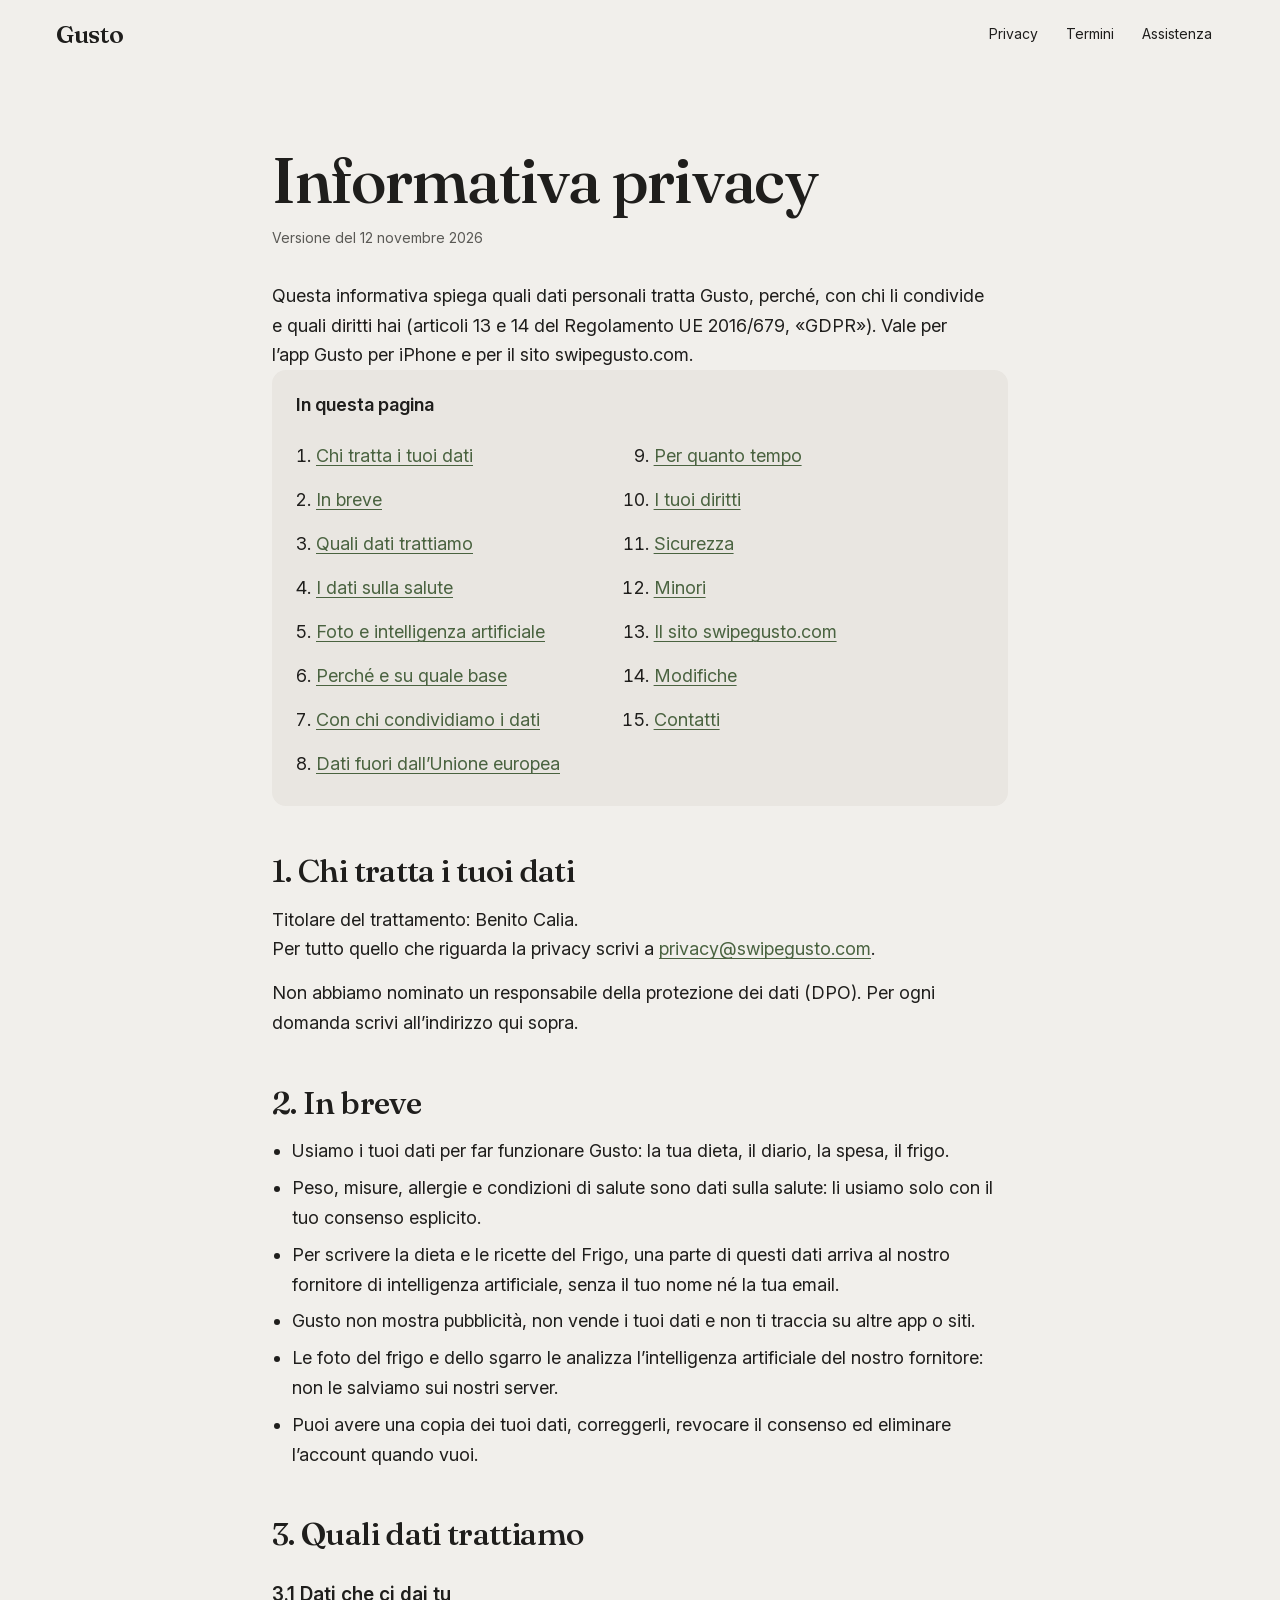
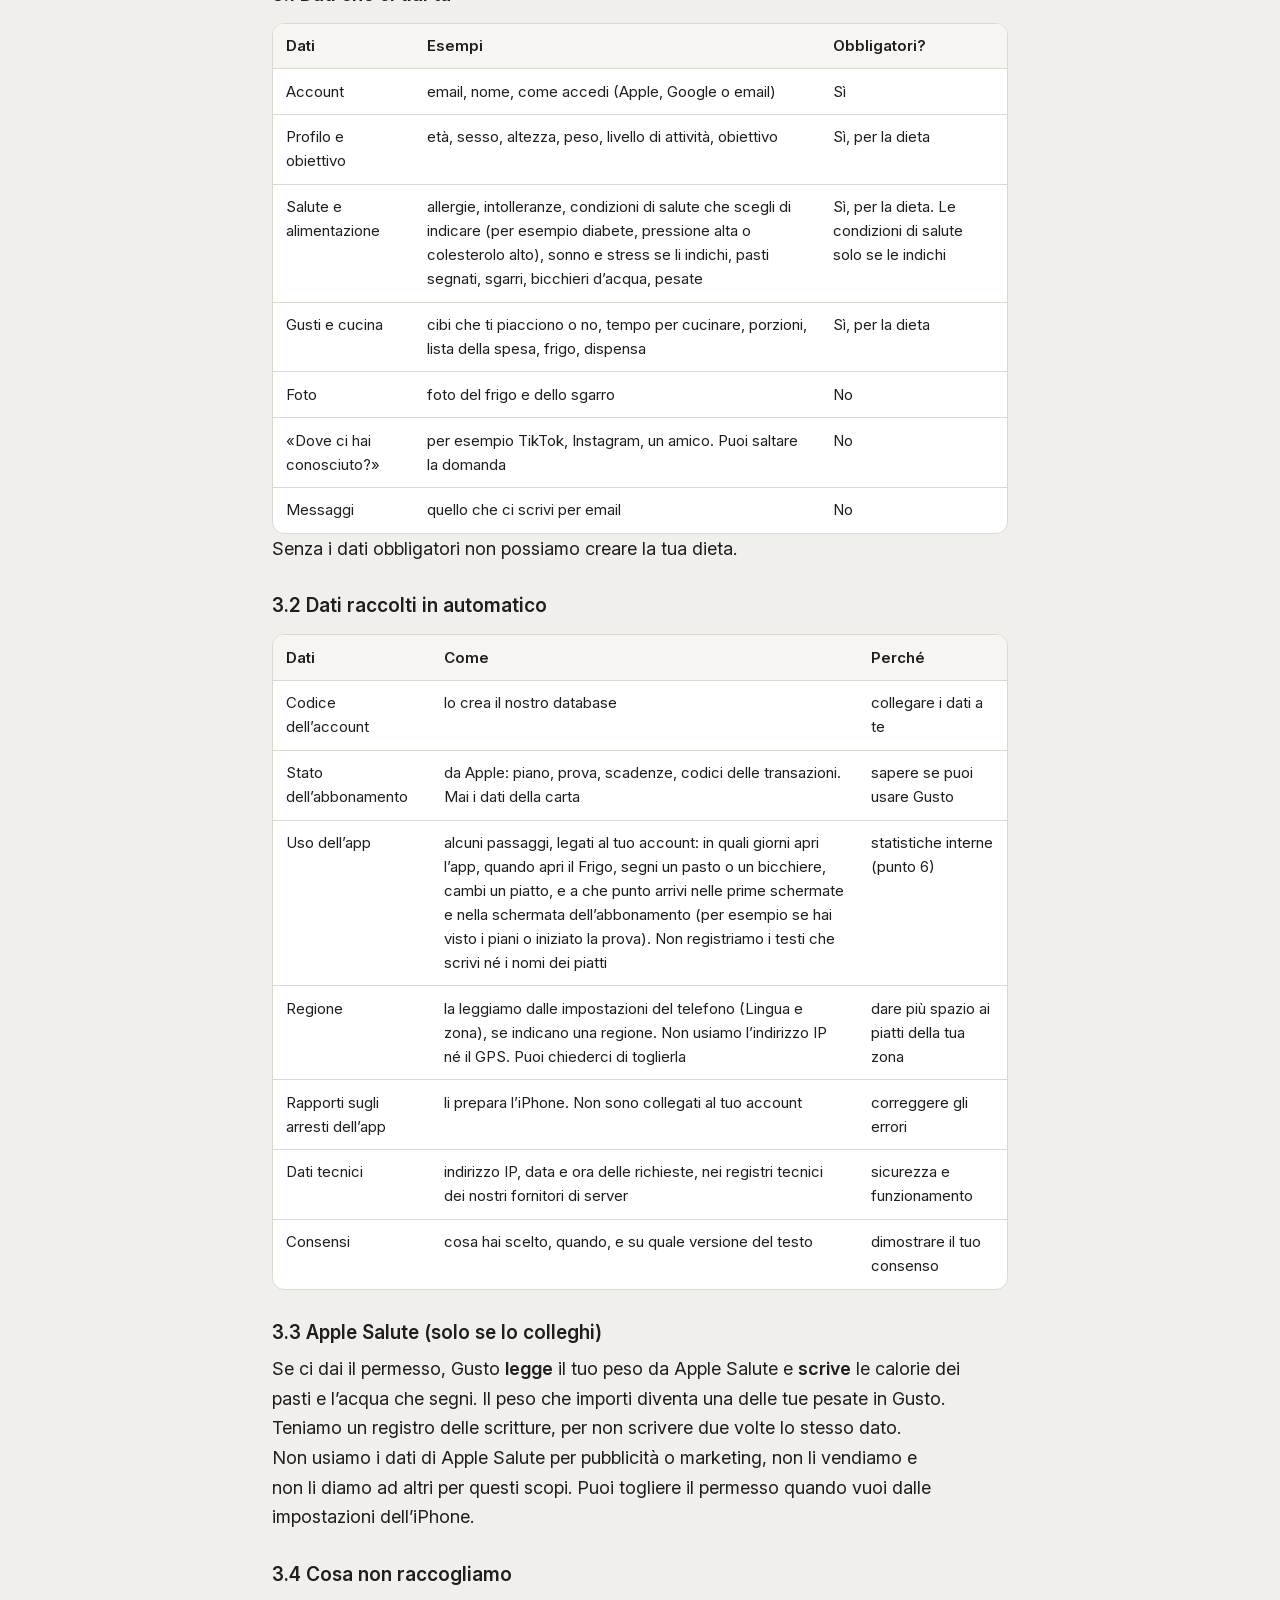
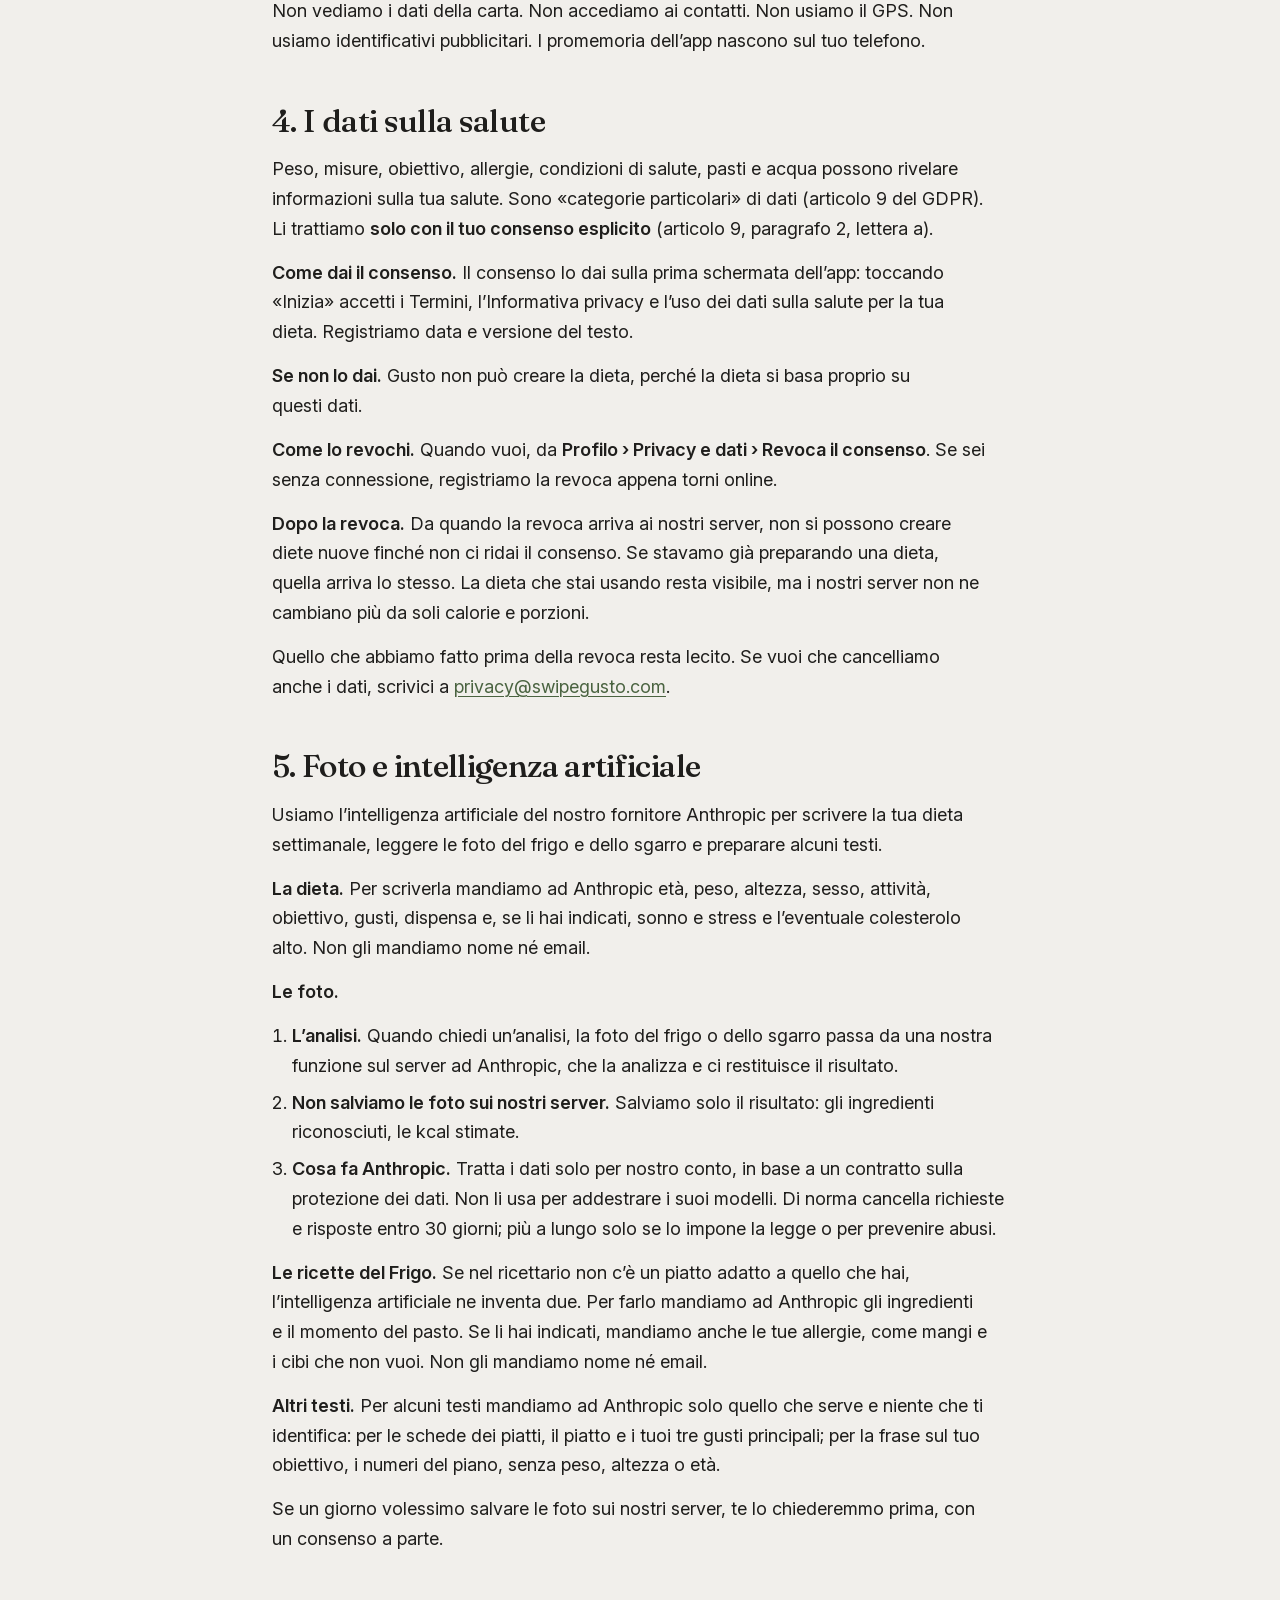
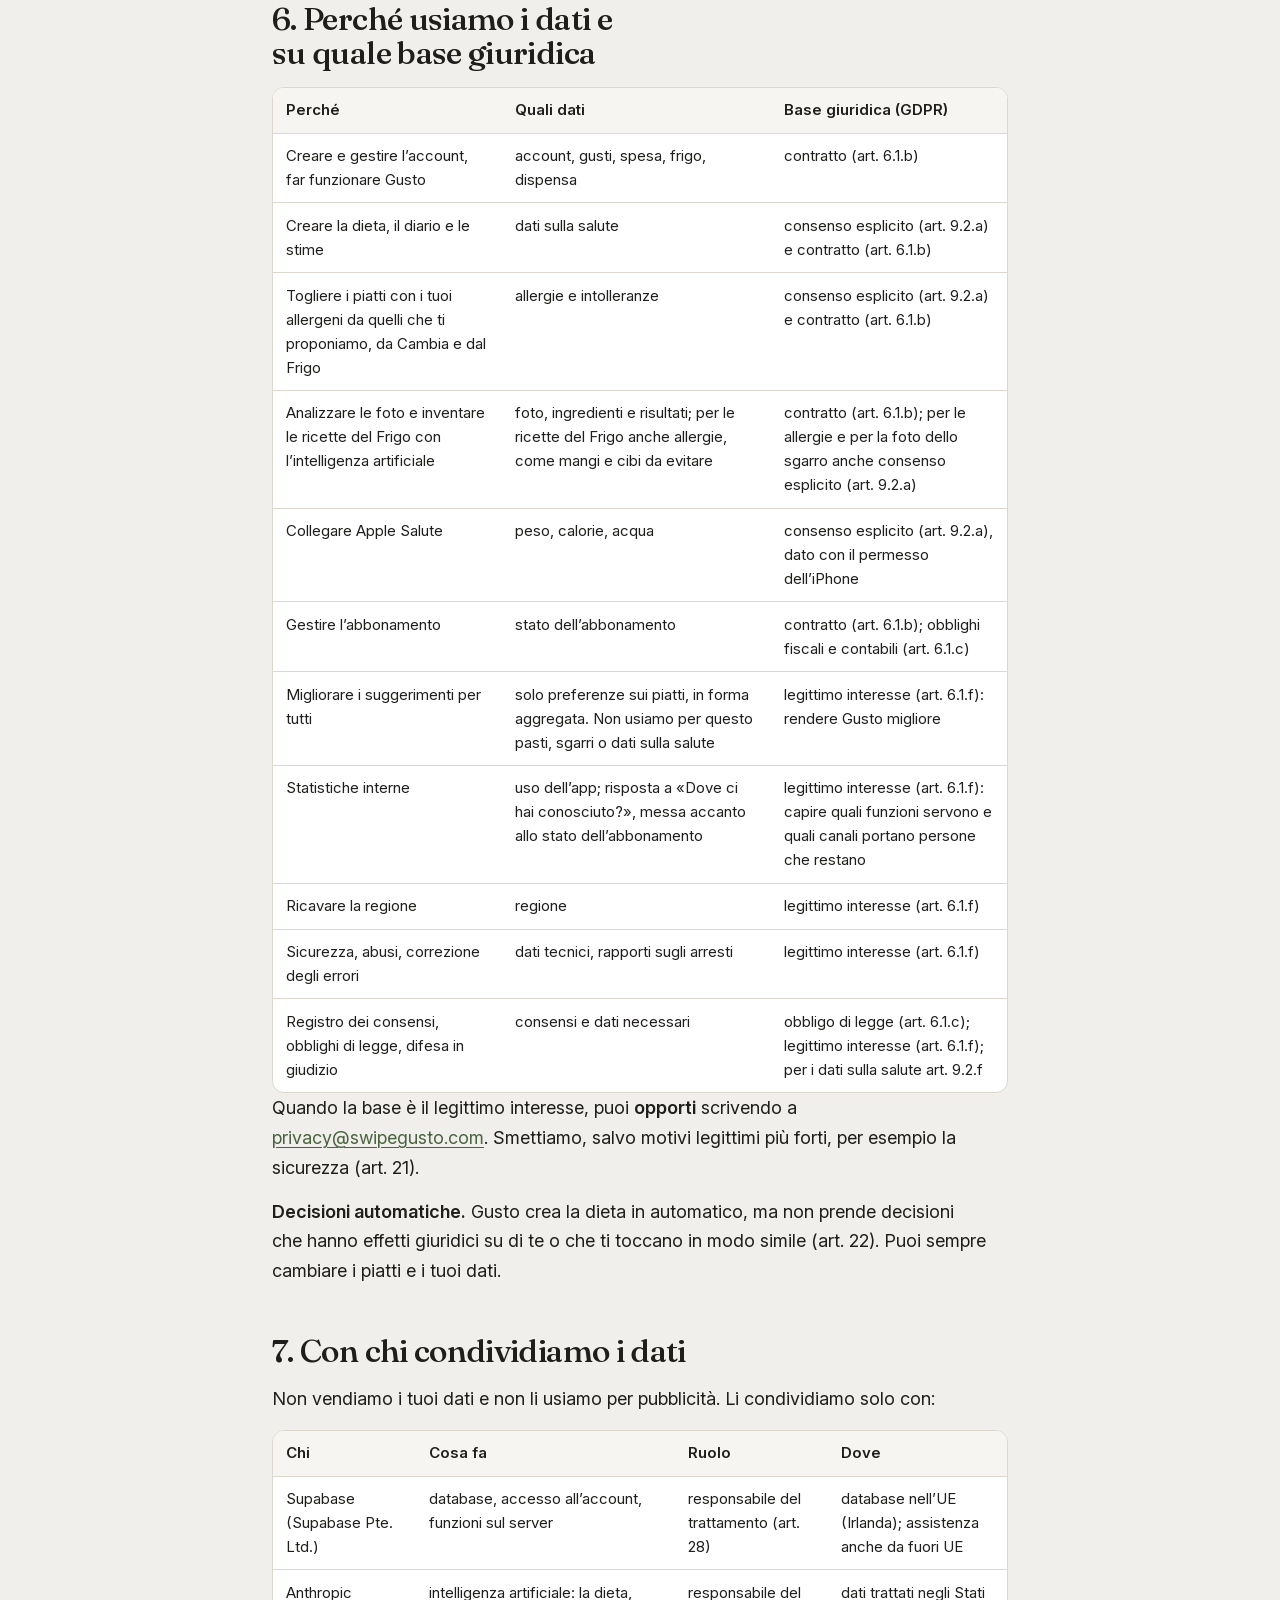
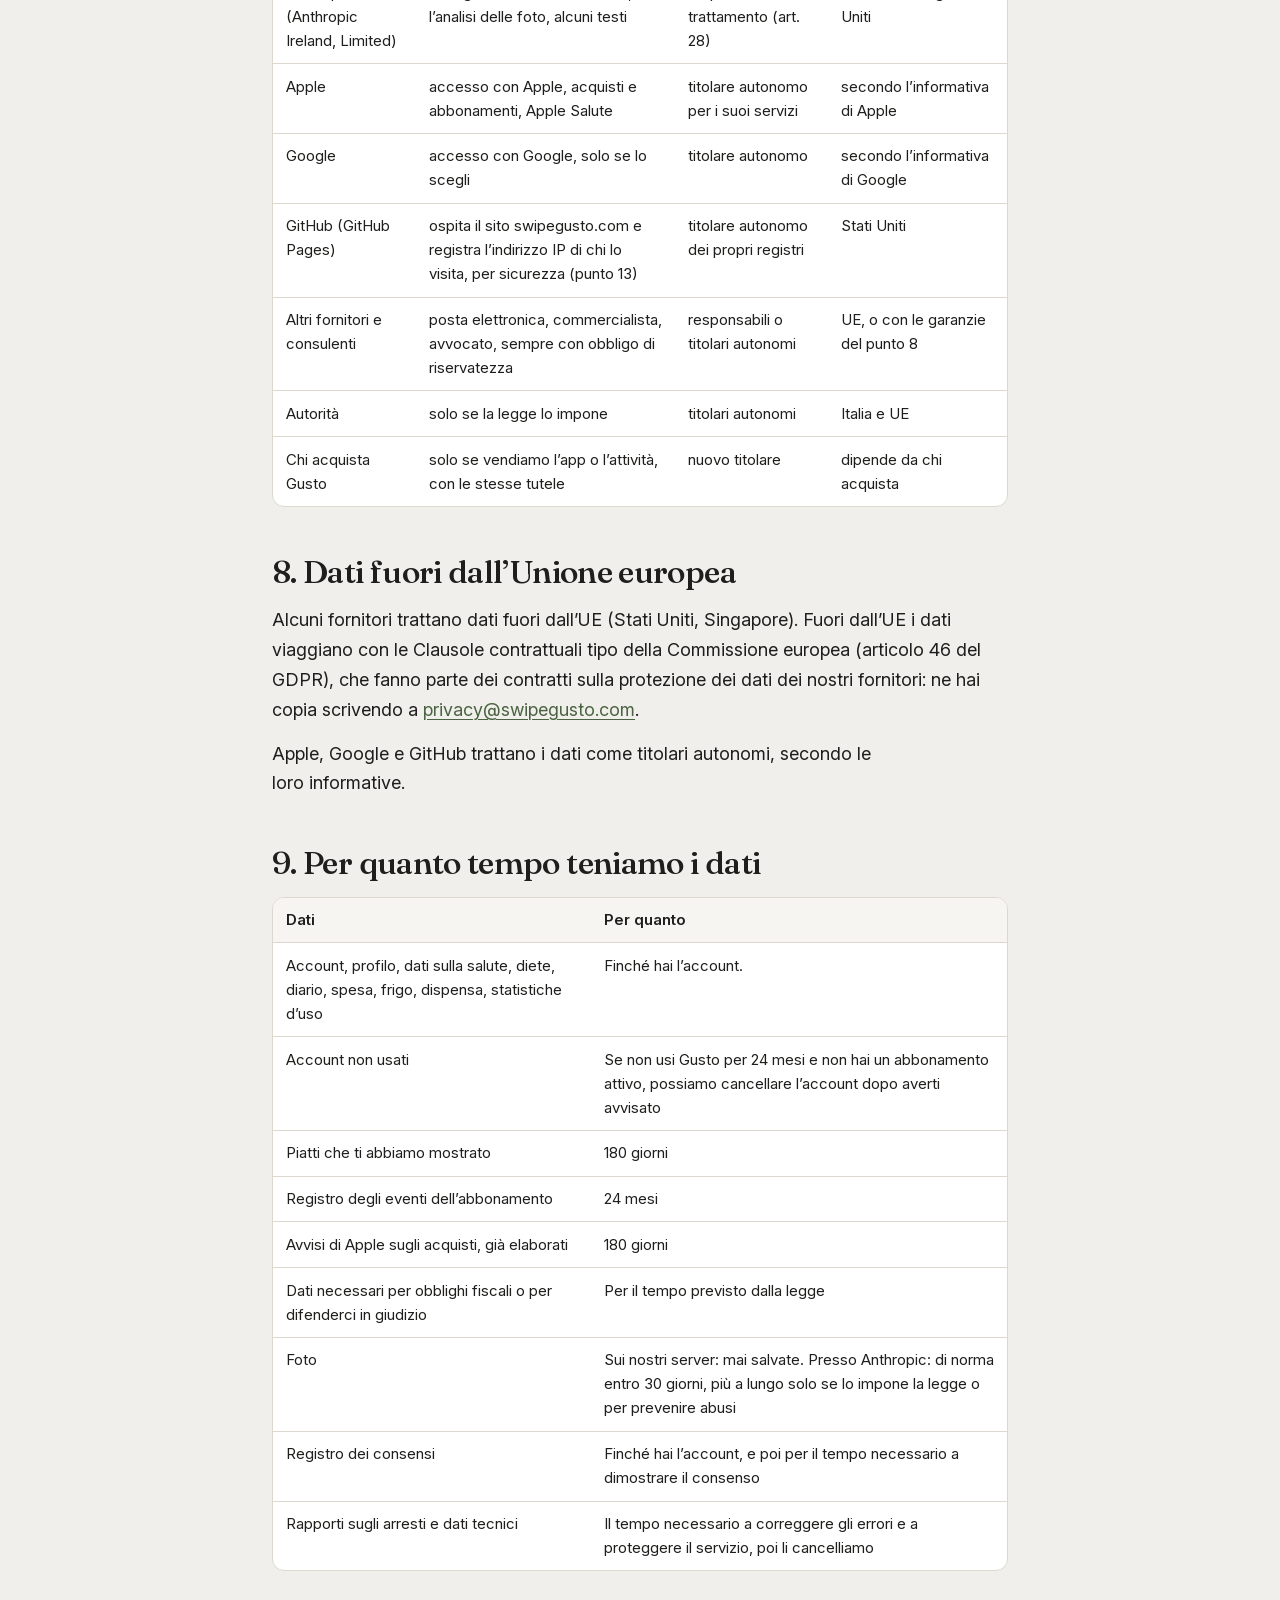
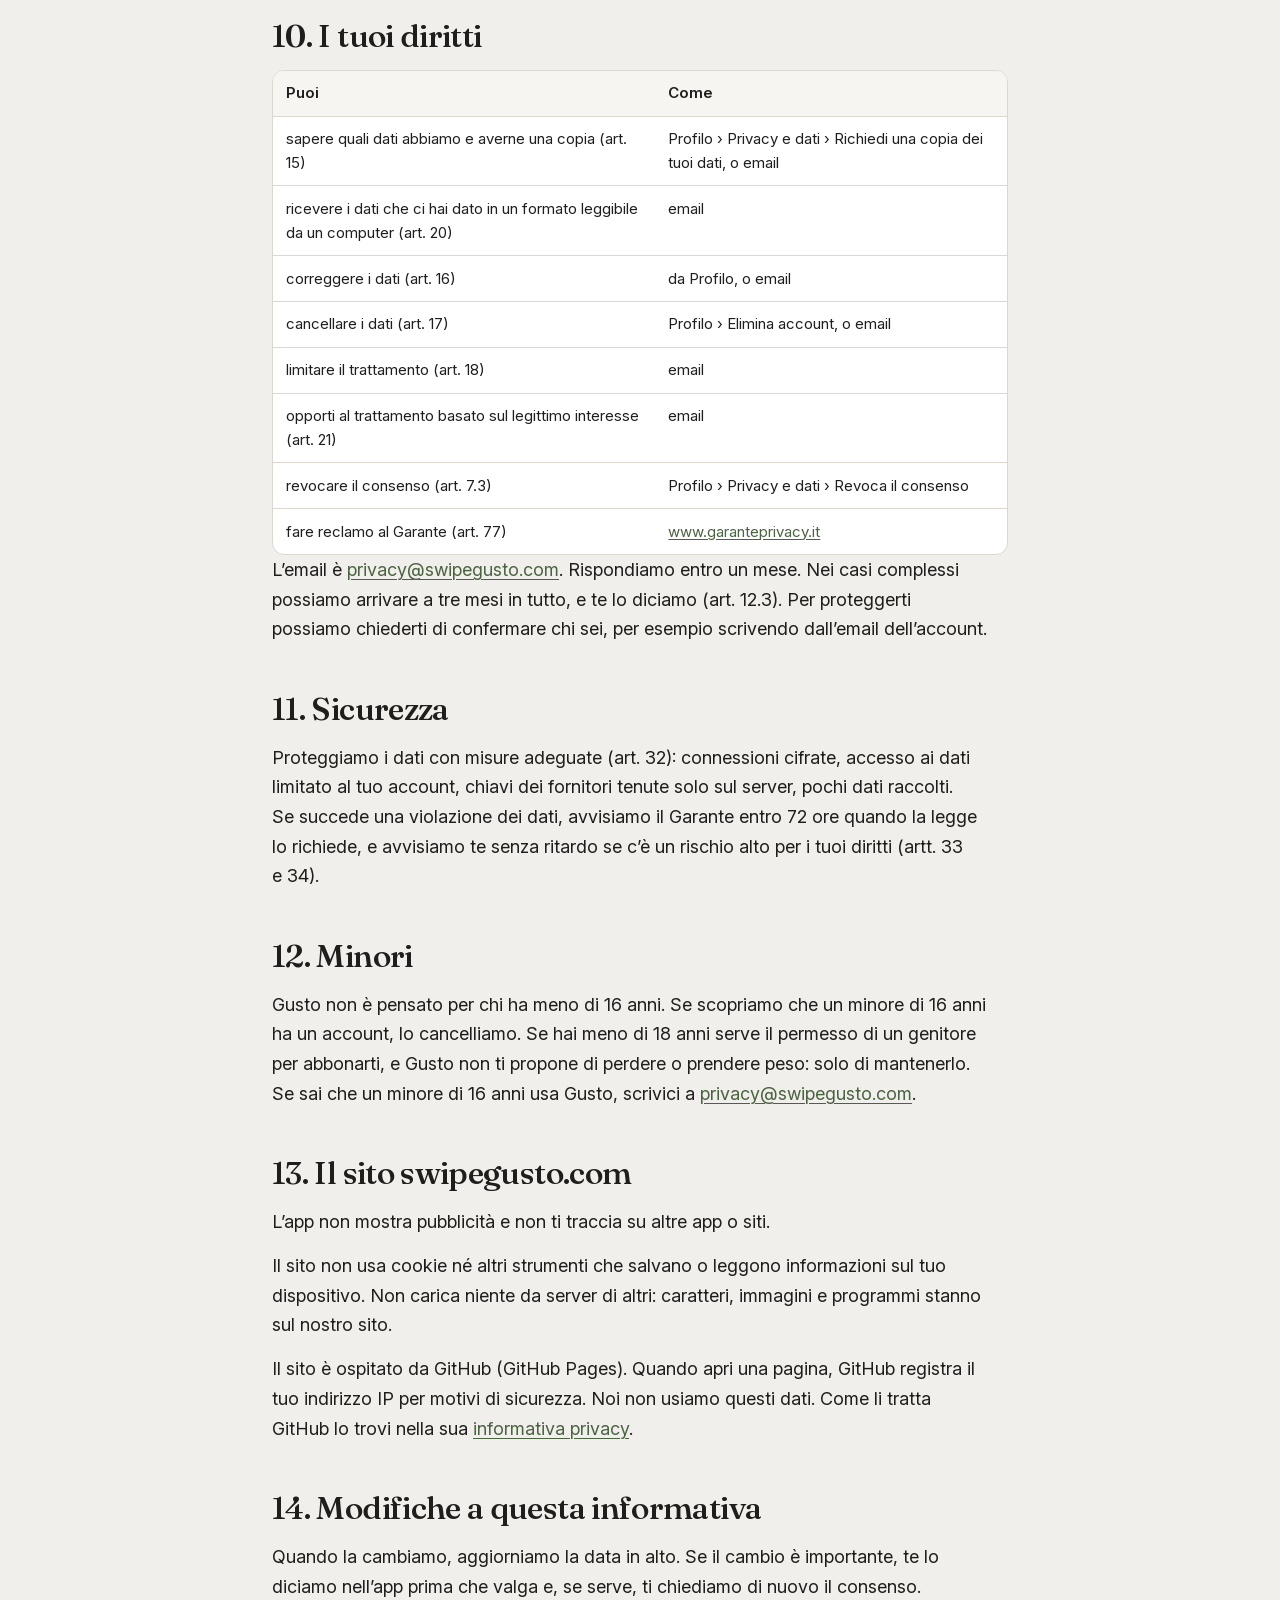
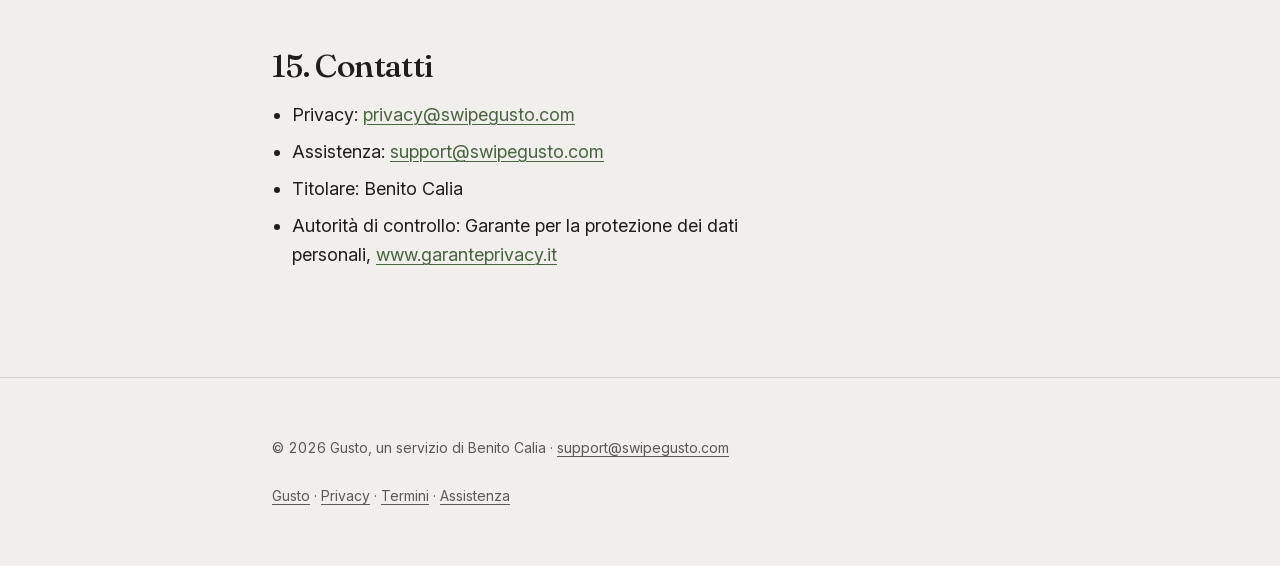
==== commit 46cbe539: "Privacy: torna la frase sulla revoca del consenso (testi 1-4 di Livia, UFF-569/574) - Punto 4: «Come" ====
--- a/privacy/index.html
+++ b/privacy/index.html
@@ -77,7 +77,7 @@
     <ul>
       <li>Usiamo i tuoi dati per far funzionare Gusto: la tua dieta, il diario, la spesa, il frigo.</li>
       <li>Peso, misure, allergie e condizioni di salute sono dati sulla salute: li usiamo solo con il tuo consenso esplicito.</li>
-      <li>Per scrivere la dieta, una parte di questi dati arriva al nostro fornitore di intelligenza artificiale, senza il tuo nome né la tua email.</li>
+      <li>Per scrivere la dieta e le ricette del Frigo, una parte di questi dati arriva al nostro fornitore di intelligenza artificiale, senza il tuo nome né la tua email.</li>
       <li>Gusto non mostra pubblicità, non vende i tuoi dati e non ti traccia su altre app o siti.</li>
       <li>Le foto del frigo e dello sgarro le analizza l’intelligenza artificiale del nostro fornitore: non le salviamo sui nostri server.</li>
       <li>Puoi avere una copia dei tuoi dati, correggerli, revocare il consenso ed eliminare l’account quando vuoi.</li>
@@ -127,7 +127,9 @@
     <p>Peso, misure, obiettivo, allergie, condizioni di salute, pasti e acqua possono rivelare informazioni sulla tua salute. Sono «categorie particolari» di dati (articolo 9 del GDPR). Li trattiamo <strong>solo con il tuo consenso esplicito</strong> (articolo 9, paragrafo 2, lettera a).</p>
     <p><strong>Come dai il consenso.</strong> Il consenso lo dai sulla prima schermata dell’app: toccando «Inizia» accetti i Termini, l’Informativa privacy e l’uso dei dati sulla salute per la tua dieta. Registriamo data e versione del testo.</p>
     <p><strong>Se non lo dai.</strong> Gusto non può creare la dieta, perché la dieta si basa proprio su questi dati.</p>
-    <p><strong>Come lo revochi.</strong> Quando vuoi, da <strong>Profilo › Privacy e dati › Revoca il consenso</strong>. Dopo la revoca, sull’iPhone dove l’hai revocato l’app non crea diete nuove finché non ci dai di nuovo il consenso. Quello che abbiamo fatto prima resta lecito. Se vuoi che cancelliamo anche i dati, elimina l’account o scrivici a <a href="mailto:privacy@swipegusto.com">privacy@swipegusto.com</a>.</p>
+    <p><strong>Come lo revochi.</strong> Quando vuoi, da <strong>Profilo › Privacy e dati › Revoca il consenso</strong>. Se sei senza connessione, registriamo la revoca appena torni online.</p>
+    <p><strong>Dopo la revoca.</strong> Da quando la revoca arriva ai nostri server, non si possono creare diete nuove finché non ci ridai il consenso. Se stavamo già preparando una dieta, quella arriva lo stesso. La dieta che stai usando resta visibile, ma i nostri server non ne cambiano più da soli calorie e porzioni.</p>
+    <p>Quello che abbiamo fatto prima della revoca resta lecito. Se vuoi che cancelliamo anche i dati, scrivici a <a href="mailto:privacy@swipegusto.com">privacy@swipegusto.com</a>.</p>
 
     <h2 id="foto-ia">5. Foto e intelligenza artificiale</h2>
     <p>Usiamo l’intelligenza artificiale del nostro fornitore Anthropic per scrivere la tua dieta settimanale, leggere le foto del frigo e dello sgarro e preparare alcuni testi.</p>
@@ -138,6 +140,7 @@
       <li><strong>Non salviamo le foto sui nostri server.</strong> Salviamo solo il risultato: gli ingredienti riconosciuti, le kcal stimate.</li>
       <li><strong>Cosa fa Anthropic.</strong> Tratta i dati solo per nostro conto, in base a un contratto sulla protezione dei dati. Non li usa per addestrare i suoi modelli. Di norma cancella richieste e risposte entro 30 giorni; più a lungo solo se lo impone la legge o per prevenire abusi.</li>
     </ol>
+    <p><strong>Le ricette del Frigo.</strong> Se nel ricettario non c’è un piatto adatto a quello che hai, l’intelligenza artificiale ne inventa due. Per farlo mandiamo ad Anthropic gli ingredienti e il momento del pasto. Se li hai indicati, mandiamo anche le tue allergie, come mangi e i cibi che non vuoi. Non gli mandiamo nome né email.</p>
     <p><strong>Altri testi.</strong> Per alcuni testi mandiamo ad Anthropic solo quello che serve e niente che ti identifica: per le schede dei piatti, il piatto e i tuoi tre gusti principali; per la frase sul tuo obiettivo, i numeri del piano, senza peso, altezza o età.</p>
     <p>Se un giorno volessimo salvare le foto sui nostri server, te lo chiederemmo prima, con un consenso a parte.</p>
 
@@ -148,7 +151,8 @@
         <tbody>
           <tr><td data-etichetta="Perché">Creare e gestire l’account, far funzionare Gusto</td><td data-etichetta="Quali dati">account, gusti, spesa, frigo, dispensa</td><td data-etichetta="Base giuridica (GDPR)">contratto (art. 6.1.b)</td></tr>
           <tr><td data-etichetta="Perché">Creare la dieta, il diario e le stime</td><td data-etichetta="Quali dati">dati sulla salute</td><td data-etichetta="Base giuridica (GDPR)">consenso esplicito (art. 9.2.a) e contratto (art. 6.1.b)</td></tr>
-          <tr><td data-etichetta="Perché">Analizzare le foto con l’intelligenza artificiale</td><td data-etichetta="Quali dati">foto e risultati</td><td data-etichetta="Base giuridica (GDPR)">contratto (art. 6.1.b); per la foto dello sgarro anche consenso esplicito (art. 9.2.a)</td></tr>
+          <tr><td data-etichetta="Perché">Togliere i piatti con i tuoi allergeni da quelli che ti proponiamo, da Cambia e dal Frigo</td><td data-etichetta="Quali dati">allergie e intolleranze</td><td data-etichetta="Base giuridica (GDPR)">consenso esplicito (art. 9.2.a) e contratto (art. 6.1.b)</td></tr>
+          <tr><td data-etichetta="Perché">Analizzare le foto e inventare le ricette del Frigo con l’intelligenza artificiale</td><td data-etichetta="Quali dati">foto, ingredienti e risultati; per le ricette del Frigo anche allergie, come mangi e cibi da evitare</td><td data-etichetta="Base giuridica (GDPR)">contratto (art. 6.1.b); per le allergie e per la foto dello sgarro anche consenso esplicito (art. 9.2.a)</td></tr>
           <tr><td data-etichetta="Perché">Collegare Apple Salute</td><td data-etichetta="Quali dati">peso, calorie, acqua</td><td data-etichetta="Base giuridica (GDPR)">consenso esplicito (art. 9.2.a), dato con il permesso dell’iPhone</td></tr>
           <tr><td data-etichetta="Perché">Gestire l’abbonamento</td><td data-etichetta="Quali dati">stato dell’abbonamento</td><td data-etichetta="Base giuridica (GDPR)">contratto (art. 6.1.b); obblighi fiscali e contabili (art. 6.1.c)</td></tr>
           <tr><td data-etichetta="Perché">Migliorare i suggerimenti per tutti</td><td data-etichetta="Quali dati">solo preferenze sui piatti, in forma aggregata. Non usiamo per questo pasti, sgarri o dati sulla salute</td><td data-etichetta="Base giuridica (GDPR)">legittimo interesse (art. 6.1.f): rendere Gusto migliore</td></tr>
